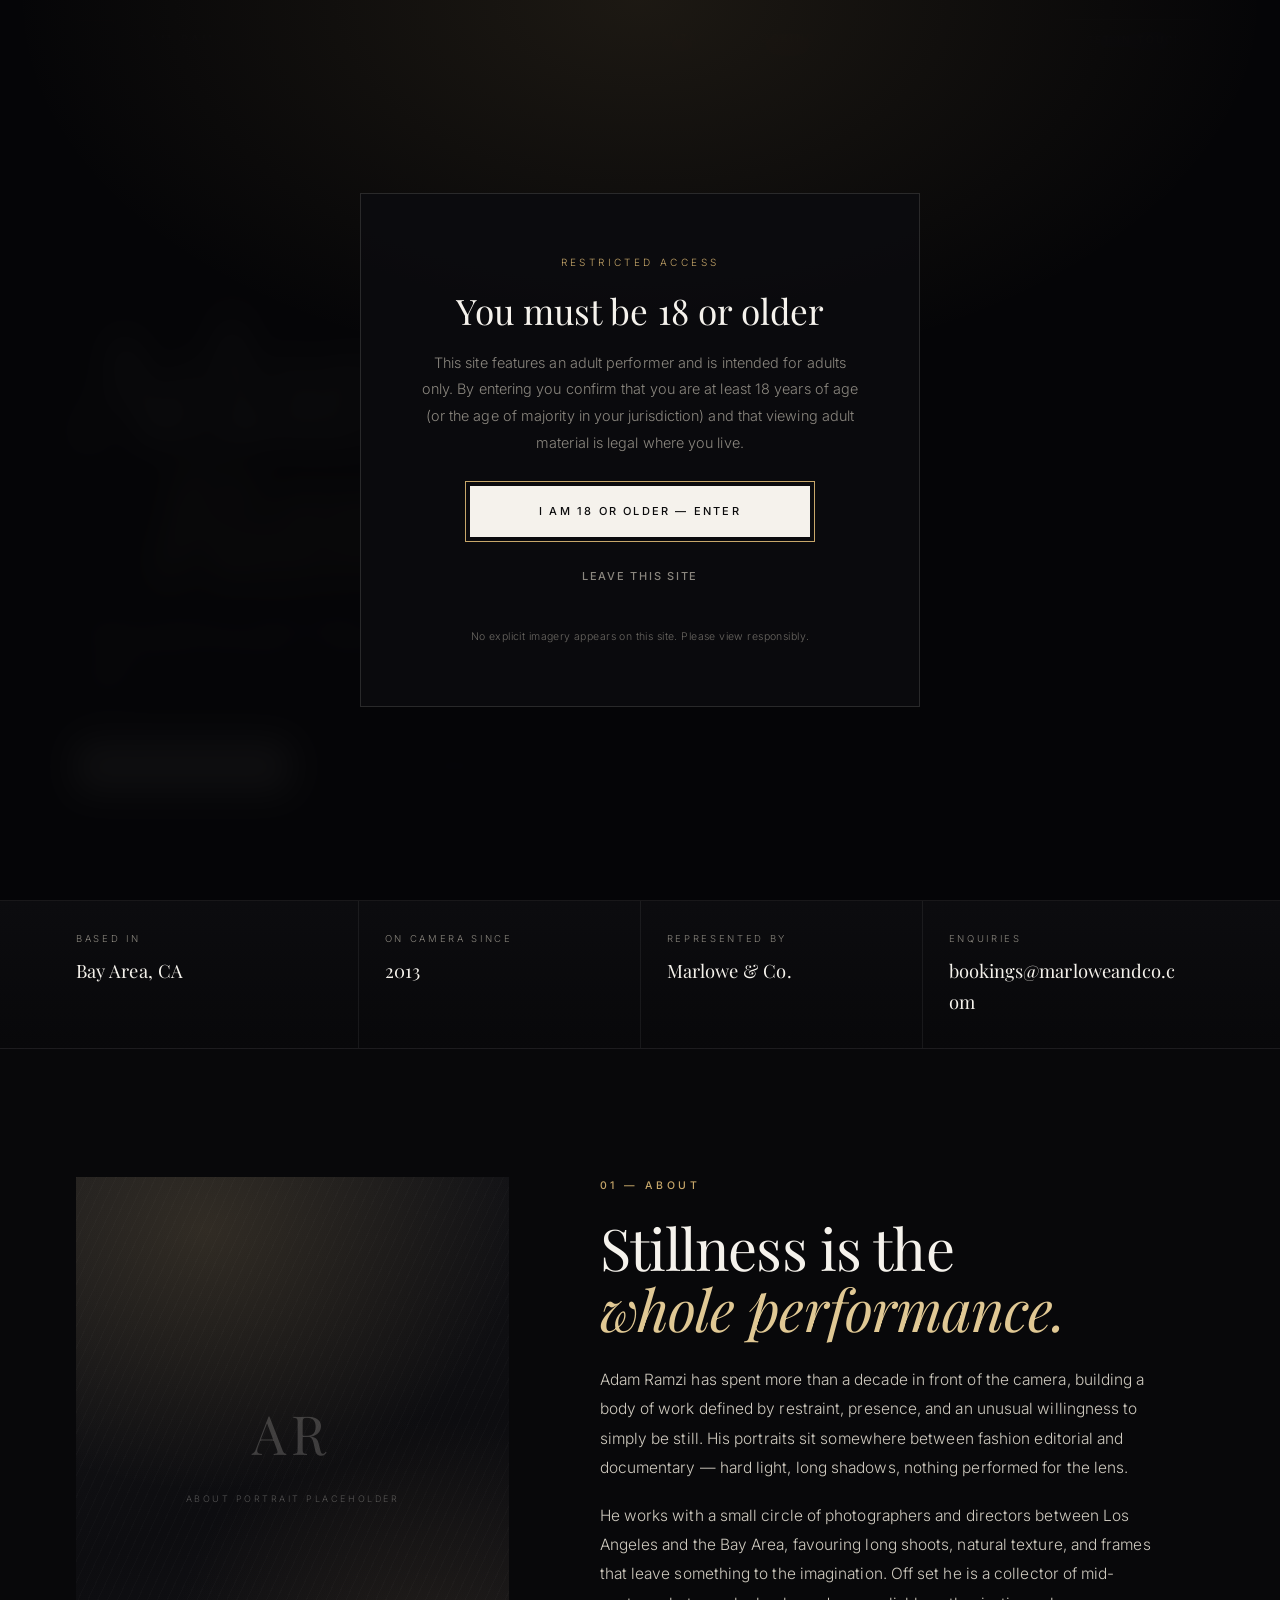
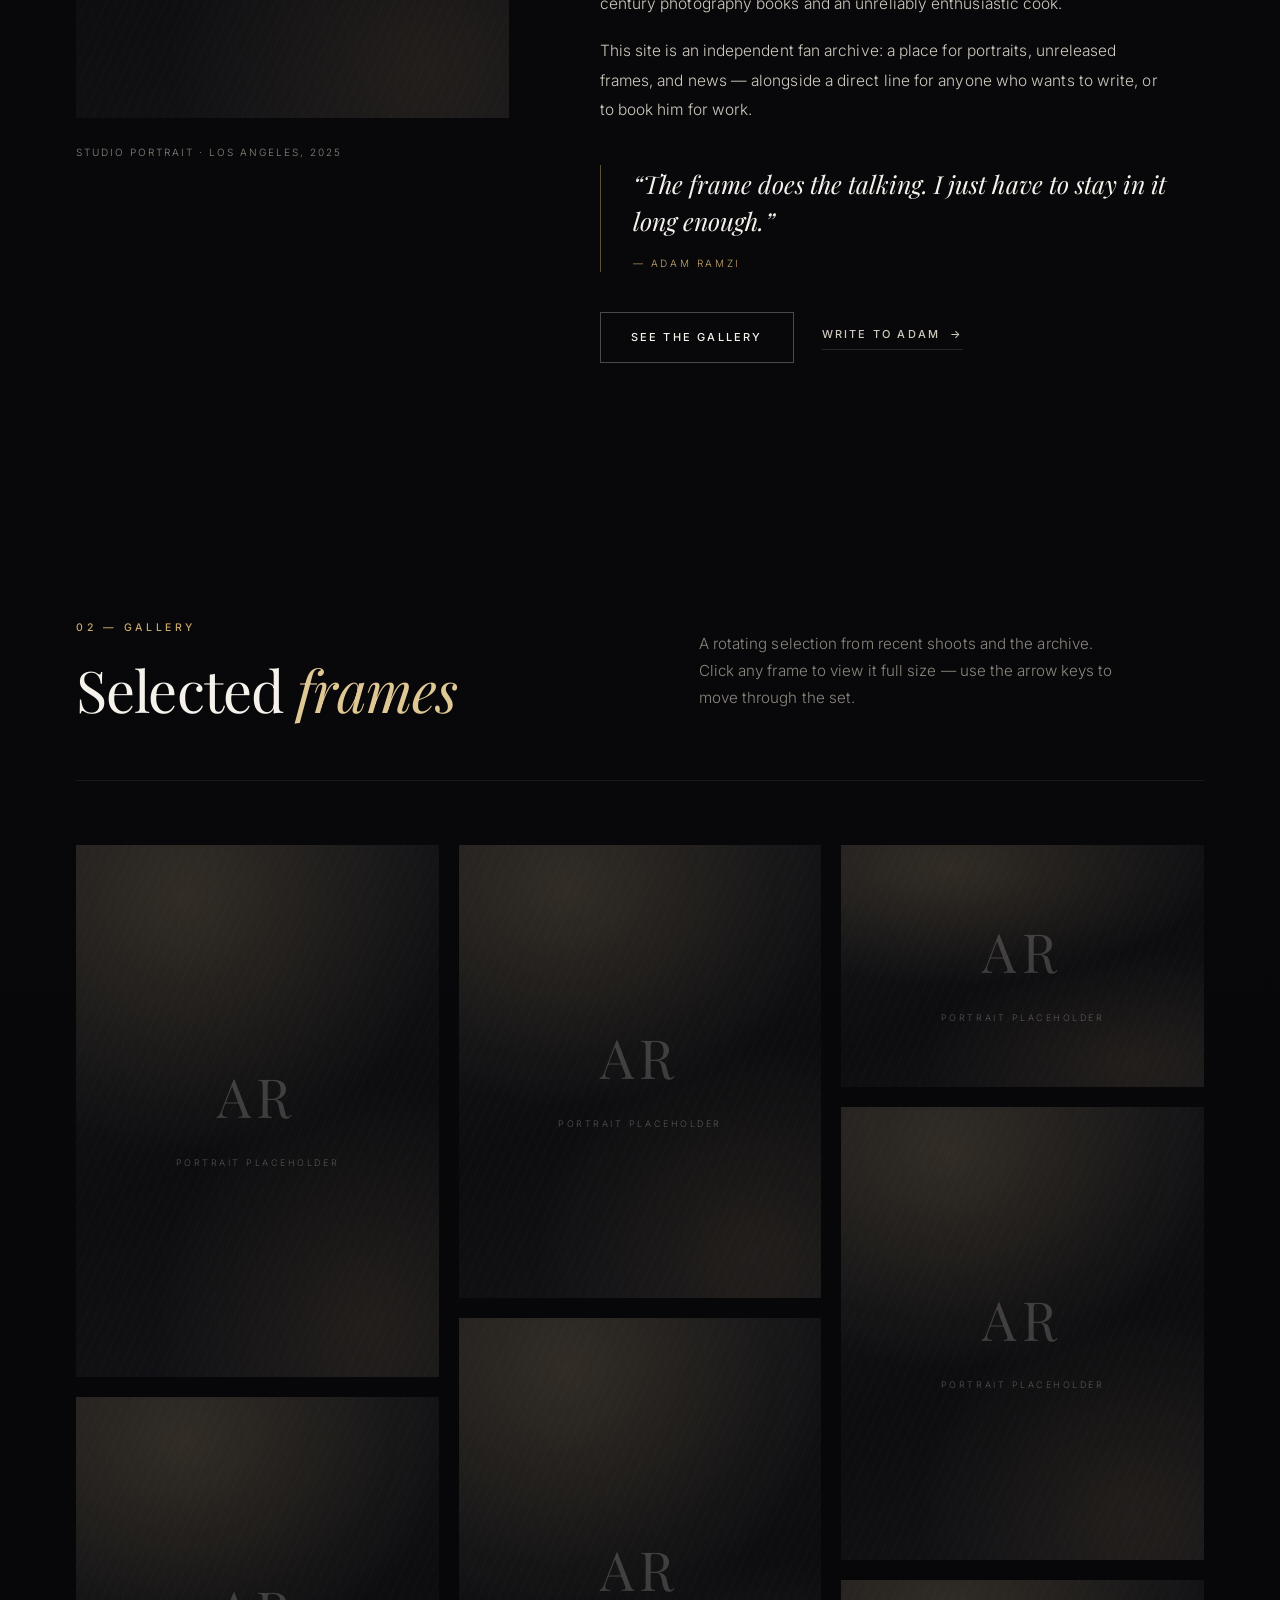
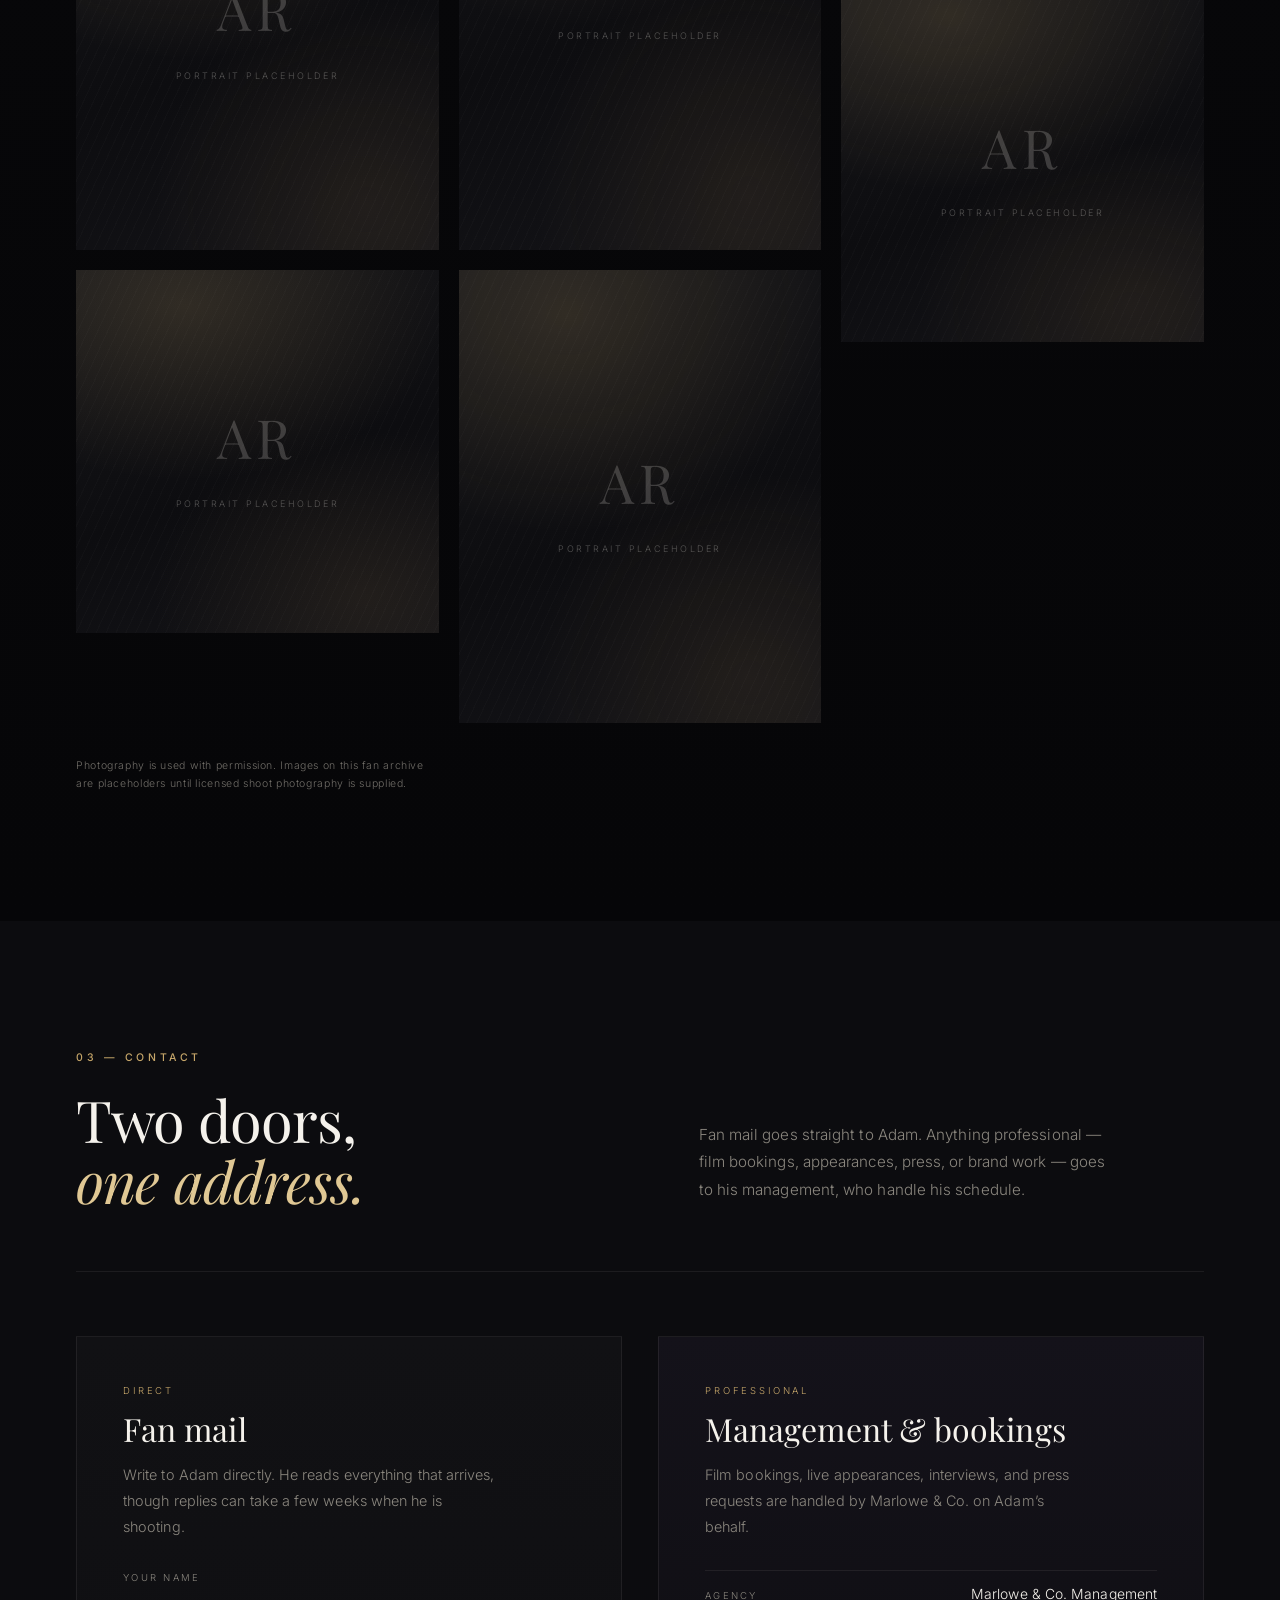
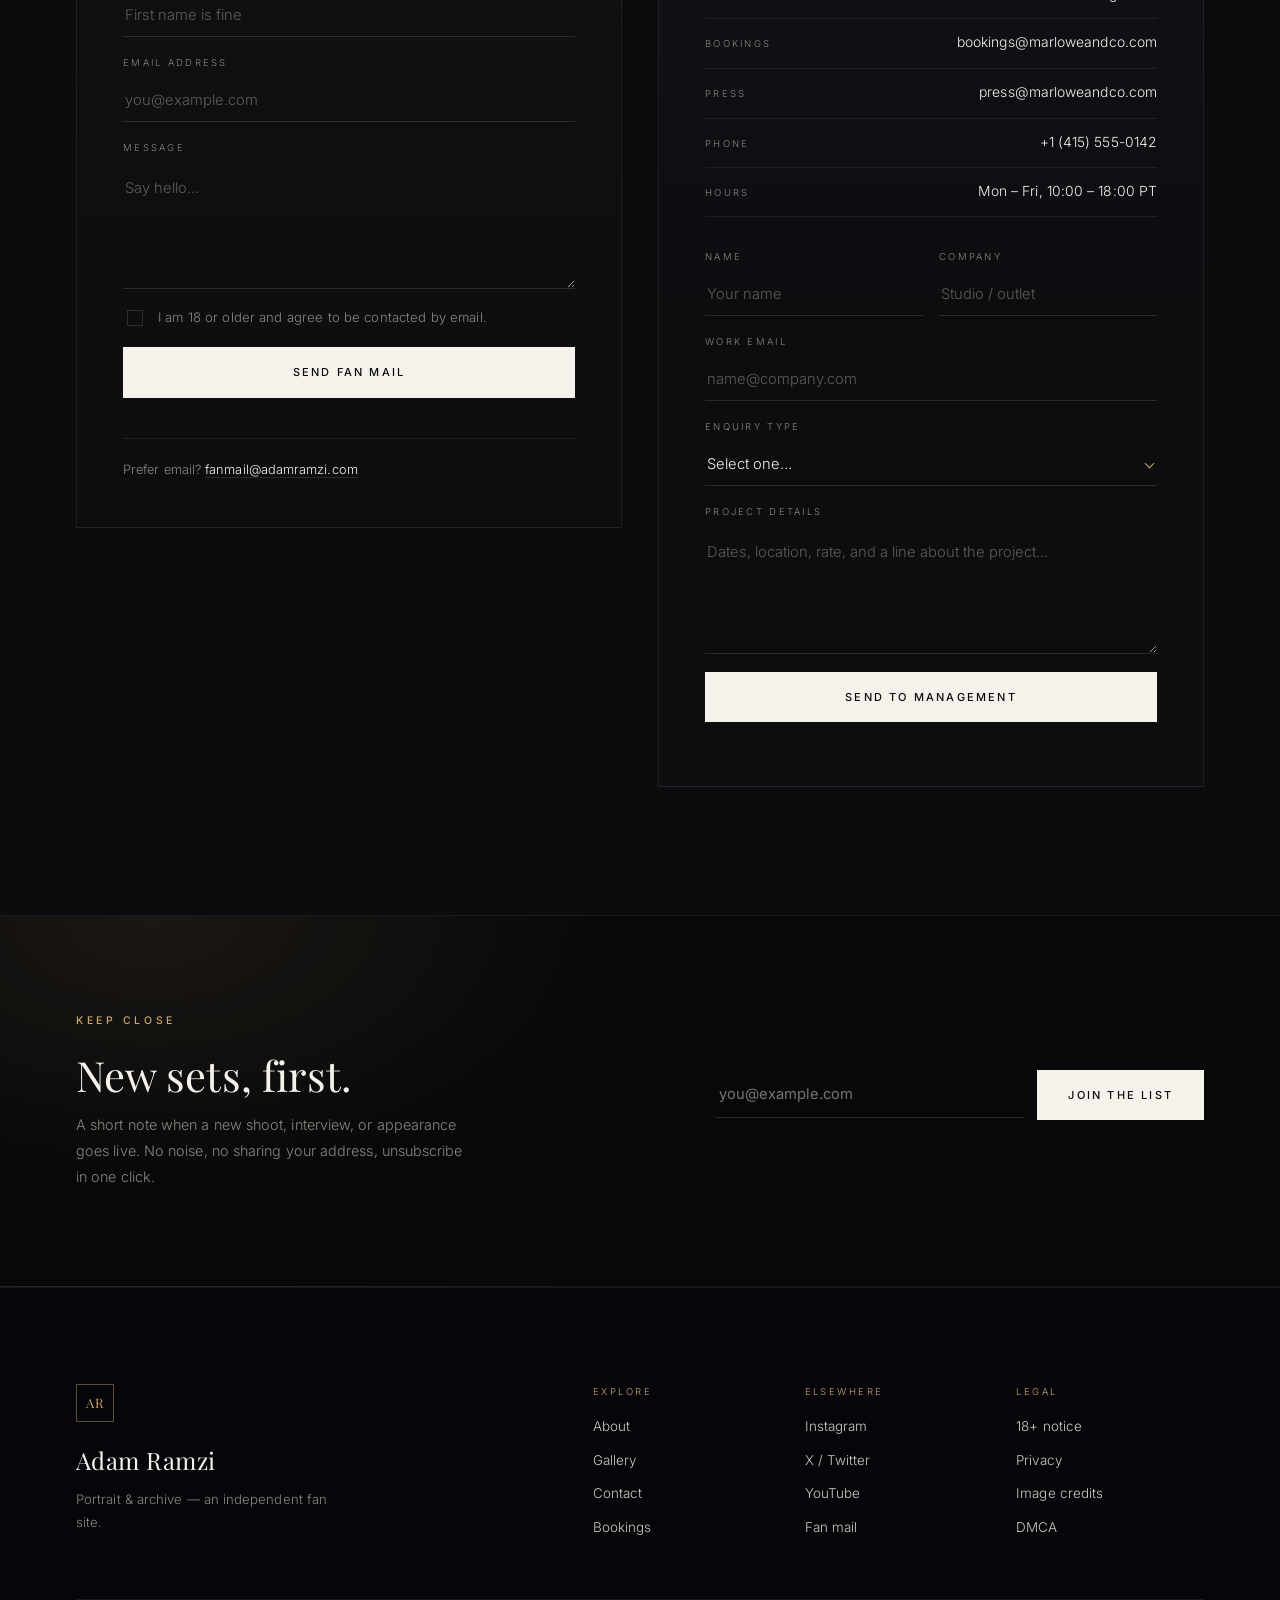
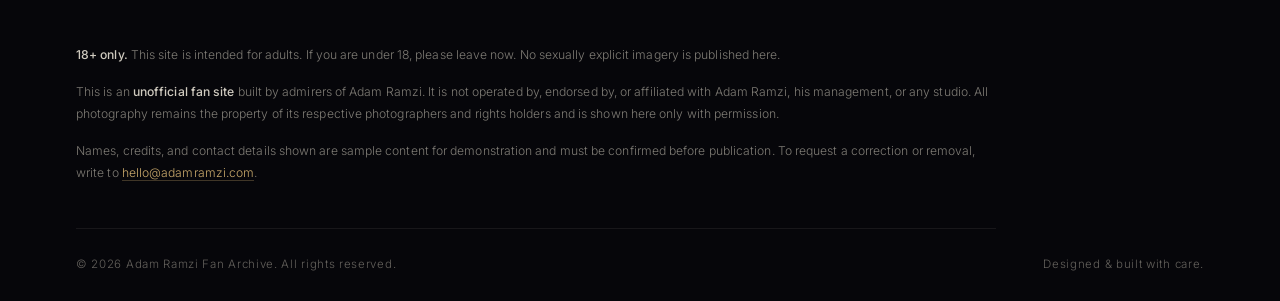
==== index.html @ 941df461 "first commit" ====
<!DOCTYPE html>
<html lang="en" class="no-js">
<head>
  <meta charset="utf-8">
  <meta name="viewport" content="width=device-width, initial-scale=1">
  <title>Adam Ramzi — Portrait &amp; Archive</title>
  <meta name="description" content="The fan hub for Adam Ramzi: portraits, archive work, and direct contact for fan mail, press, and booking enquiries.">
  <meta name="theme-color" content="#08080a">

  <!-- Open Graph / social preview -->
  <meta property="og:type" content="website">
  <meta property="og:title" content="Adam Ramzi — Portrait &amp; Archive">
  <meta property="og:description" content="Portraits, archive work, and direct contact for fan mail, press, and booking enquiries.">
  <meta property="og:image" content="images/hero.jpg">
  <meta name="rating" content="adult">

  <link rel="icon" href="data:image/svg+xml,%3Csvg xmlns='http://www.w3.org/2000/svg' viewBox='0 0 64 64'%3E%3Crect width='64' height='64' fill='%2308080a'/%3E%3Ctext x='32' y='43' font-family='Georgia,serif' font-size='26' fill='%23c7a76a' text-anchor='middle'%3EAR%3C/text%3E%3C/svg%3E">

  <link rel="preconnect" href="https://fonts.googleapis.com">
  <link rel="preconnect" href="https://fonts.gstatic.com" crossorigin>
  <link href="https://fonts.googleapis.com/css2?family=Playfair+Display:ital,wght@0,400;0,500;0,600;1,400&family=Inter:wght@300;400;500;600&display=swap" rel="stylesheet">
  <link rel="stylesheet" href="assets/css/styles.css">

  <script>document.documentElement.classList.remove('no-js');</script>
</head>
<body>

  <!-- ───────────────────────── 18+ GATE ───────────────────────── -->
  <div class="gate" id="age-gate" role="dialog" aria-modal="true" aria-labelledby="gate-title">
    <div class="gate__inner">
      <p class="gate__eyebrow">Restricted access</p>
      <h2 class="gate__title" id="gate-title">You must be 18 or older</h2>
      <p class="gate__copy">
        This site features an adult performer and is intended for adults only.
        By entering you confirm that you are at least 18 years of age (or the age of
        majority in your jurisdiction) and that viewing adult material is legal where you live.
      </p>
      <div class="gate__actions">
        <button class="btn btn--solid" type="button" data-gate-accept>I am 18 or older — Enter</button>
        <a class="btn btn--quiet" href="https://www.google.com" rel="noopener">Leave this site</a>
      </div>
      <p class="gate__fine">No explicit imagery appears on this site. Please view responsibly.</p>
    </div>
  </div>

  <div class="grain" aria-hidden="true"></div>

  <!-- ───────────────────────── HEADER ───────────────────────── -->
  <header class="site-header" id="site-header">
    <div class="site-header__inner">
      <a class="brand" href="#top" aria-label="Adam Ramzi — home">
        <span class="brand__mark">AR</span>
        <span class="brand__text">Adam&nbsp;Ramzi</span>
      </a>

      <nav class="nav" id="primary-nav" aria-label="Primary">
        <a href="#about">About</a>
        <a href="#gallery">Gallery</a>
        <a href="#contact">Contact</a>
        <a href="#contact" data-scroll="bookings">Bookings</a>
      </nav>

      <div class="site-header__actions">
        <a class="btn btn--line btn--sm" href="#contact">Get in touch</a>
        <button class="nav-toggle" id="nav-toggle" type="button" aria-expanded="false" aria-controls="primary-nav" aria-label="Open menu">
          <span></span><span></span>
        </button>
      </div>
    </div>
  </header>

  <main id="top">

    <!-- ───────────────────────── HERO ───────────────────────── -->
    <section class="hero" aria-labelledby="hero-title">
      <div class="hero__media">
        <div class="ph"><span class="ph__mark">AR</span><em class="ph__label">Hero portrait placeholder</em></div>
        <img src="images/hero.jpg" alt="Low-key portrait of Adam Ramzi" width="1600" height="2000" data-ph>
      </div>
      <div class="hero__veil" aria-hidden="true"></div>

      <div class="hero__content container">
        <p class="eyebrow reveal">Fan site &middot; Established 2026</p>
        <h1 class="hero__title reveal" id="hero-title">
          <span>Adam</span>
          <span class="hero__title-line">Ramzi</span>
        </h1>
        <p class="hero__lede reveal">
          Adult film performer, portrait subject, and a study in stillness.
          A quiet archive of the work — and a direct line to the man himself.
        </p>
        <div class="hero__actions reveal">
          <a class="btn btn--solid" href="#gallery">Enter the gallery</a>
          <a class="btn btn--line" href="#contact">Contact &amp; bookings</a>
        </div>
      </div>

      <a class="hero__scroll" href="#about" aria-label="Scroll to about section">
        <span>Scroll</span>
        <span class="hero__scroll-rule" aria-hidden="true"></span>
      </a>
    </section>

    <!-- ───────────────────────── FACTS STRIP ───────────────────────── -->
    <section class="facts" aria-label="At a glance">
      <div class="container facts__grid">
        <div class="fact">
          <p class="fact__label">Based in</p>
          <p class="fact__value">Bay Area, CA</p>
        </div>
        <div class="fact">
          <p class="fact__label">On camera since</p>
          <p class="fact__value">2013</p>
        </div>
        <div class="fact">
          <p class="fact__label">Represented by</p>
          <p class="fact__value">Marlowe &amp; Co.</p>
        </div>
        <div class="fact">
          <p class="fact__label">Enquiries</p>
          <p class="fact__value">bookings@marloweandco.com</p>
        </div>
      </div>
    </section>

    <!-- ───────────────────────── ABOUT ───────────────────────── -->
    <section class="about section" id="about" aria-labelledby="about-title">
      <div class="container about__grid">
        <div class="about__media reveal">
          <div class="frame">
            <div class="ph"><span class="ph__mark">AR</span><em class="ph__label">About portrait placeholder</em></div>
            <img src="images/about.jpg" alt="Portrait of Adam Ramzi in profile" width="1000" height="1250" loading="lazy" data-ph>
          </div>
          <p class="about__caption">Studio portrait &middot; Los Angeles, 2025</p>
        </div>

        <div class="about__body">
          <p class="eyebrow reveal">01 — About</p>
          <h2 class="section__title reveal" id="about-title">
            Stillness is the<br><em>whole performance.</em>
          </h2>

          <div class="about__text reveal">
            <p>
              Adam Ramzi has spent more than a decade in front of the camera, building a body of
              work defined by restraint, presence, and an unusual willingness to simply be still.
              His portraits sit somewhere between fashion editorial and documentary — hard light,
              long shadows, nothing performed for the lens.
            </p>
            <p>
              He works with a small circle of photographers and directors between Los Angeles and
              the Bay Area, favouring long shoots, natural texture, and frames that leave something
              to the imagination. Off set he is a collector of mid-century photography books and an
              unreliably enthusiastic cook.
            </p>
            <p>
              This site is an independent fan archive: a place for portraits, unreleased frames, and
              news — alongside a direct line for anyone who wants to write, or to book him for work.
            </p>
          </div>

          <blockquote class="pullquote reveal">
            <p>“The frame does the talking. I just have to stay in it long enough.”</p>
            <cite>— Adam Ramzi</cite>
          </blockquote>

          <div class="about__actions reveal">
            <a class="btn btn--line" href="#gallery">See the gallery</a>
            <a class="link-arrow" href="#contact">Write to Adam <span aria-hidden="true">→</span></a>
          </div>
        </div>
      </div>
    </section>

    <!-- ───────────────────────── GALLERY ───────────────────────── -->
    <section class="gallery section" id="gallery" aria-labelledby="gallery-title">
      <div class="container">
        <div class="section__head">
          <div>
            <p class="eyebrow reveal">02 — Gallery</p>
            <h2 class="section__title reveal" id="gallery-title">Selected <em>frames</em></h2>
          </div>
          <p class="section__intro reveal">
            A rotating selection from recent shoots and the archive. Click any frame to view it
            full size — use the arrow keys to move through the set.
          </p>
        </div>

        <div class="gallery__grid" id="gallery-grid">
          <figure class="tile tile--tall reveal">
            <div class="ph"><span class="ph__mark">AR</span><em class="ph__label">Portrait placeholder</em></div>
            <img src="images/gallery-01.jpg" alt="Studio portrait of Adam Ramzi in low-key light" width="900" height="1350" loading="lazy" data-ph>
            <figcaption><span>Studio Portrait I</span><em>Los Angeles &middot; 2025</em></figcaption>
          </figure>

          <figure class="tile reveal">
            <div class="ph"><span class="ph__mark">AR</span><em class="ph__label">Portrait placeholder</em></div>
            <img src="images/gallery-02.jpg" alt="Editorial frame of Adam Ramzi against a dark wall" width="900" height="1150" loading="lazy" data-ph>
            <figcaption><span>Editorial No. 04</span><em>Bay Area &middot; 2025</em></figcaption>
          </figure>

          <figure class="tile tile--square reveal">
            <div class="ph"><span class="ph__mark">AR</span><em class="ph__label">Portrait placeholder</em></div>
            <img src="images/gallery-03.jpg" alt="Square-format portrait of Adam Ramzi" width="1000" height="1000" loading="lazy" data-ph>
            <figcaption><span>Square Study</span><em>Archive &middot; 2024</em></figcaption>
          </figure>

          <figure class="tile reveal">
            <div class="ph"><span class="ph__mark">AR</span><em class="ph__label">Portrait placeholder</em></div>
            <img src="images/gallery-04.jpg" alt="Adam Ramzi in profile, window light" width="900" height="1150" loading="lazy" data-ph>
            <figcaption><span>Window Light</span><em>San Francisco &middot; 2024</em></figcaption>
          </figure>

          <figure class="tile tile--tall reveal">
            <div class="ph"><span class="ph__mark">AR</span><em class="ph__label">Portrait placeholder</em></div>
            <img src="images/gallery-05.jpg" alt="Full-length portrait of Adam Ramzi on set" width="900" height="1350" loading="lazy" data-ph>
            <figcaption><span>On Set</span><em>Los Angeles &middot; 2025</em></figcaption>
          </figure>

          <figure class="tile reveal">
            <div class="ph"><span class="ph__mark">AR</span><em class="ph__label">Portrait placeholder</em></div>
            <img src="images/gallery-06.jpg" alt="Close portrait of Adam Ramzi in warm light" width="900" height="1150" loading="lazy" data-ph>
            <figcaption><span>Warm Room</span><em>Archive &middot; 2023</em></figcaption>
          </figure>

          <figure class="tile tile--wide reveal">
            <div class="ph"><span class="ph__mark">AR</span><em class="ph__label">Portrait placeholder</em></div>
            <img src="images/gallery-07.jpg" alt="Wide editorial frame of Adam Ramzi" width="1400" height="900" loading="lazy" data-ph>
            <figcaption><span>Wide Frame</span><em>Editorial &middot; 2025</em></figcaption>
          </figure>

          <figure class="tile reveal">
            <div class="ph"><span class="ph__mark">AR</span><em class="ph__label">Portrait placeholder</em></div>
            <img src="images/gallery-08.jpg" alt="Black and white portrait of Adam Ramzi" width="900" height="1150" loading="lazy" data-ph>
            <figcaption><span>Monochrome</span><em>Archive &middot; 2022</em></figcaption>
          </figure>

          <figure class="tile tile--square reveal">
            <div class="ph"><span class="ph__mark">AR</span><em class="ph__label">Portrait placeholder</em></div>
            <img src="images/gallery-09.jpg" alt="Off-duty portrait of Adam Ramzi" width="1000" height="1000" loading="lazy" data-ph>
            <figcaption><span>Off Duty</span><em>Bay Area &middot; 2025</em></figcaption>
          </figure>
        </div>

        <p class="gallery__note reveal">
          Photography is used with permission. Images on this fan archive are placeholders until
          licensed shoot photography is supplied.
        </p>
      </div>
    </section>

    <!-- ───────────────────────── CONTACT ───────────────────────── -->
    <section class="contact section" id="contact" aria-labelledby="contact-title">
      <div class="container">
        <div class="section__head">
          <div>
            <p class="eyebrow reveal">03 — Contact</p>
            <h2 class="section__title reveal" id="contact-title">Two doors,<br><em>one address.</em></h2>
          </div>
          <p class="section__intro reveal">
            Fan mail goes straight to Adam. Anything professional — film bookings, appearances,
            press, or brand work — goes to his management, who handle his schedule.
          </p>
        </div>

        <div class="contact__grid">

          <!-- Fan mail -->
          <article class="card reveal" id="fanmail">
            <header class="card__head">
              <p class="card__kicker">Direct</p>
              <h3 class="card__title">Fan mail</h3>
              <p class="card__copy">
                Write to Adam directly. He reads everything that arrives, though replies can take
                a few weeks when he is shooting.
              </p>
            </header>

            <form class="form" id="fanmail-form" novalidate>
              <div class="field">
                <label for="fan-name">Your name</label>
                <input id="fan-name" name="name" type="text" autocomplete="name" placeholder="First name is fine" required>
                <p class="field__error" data-error-for="fan-name"></p>
              </div>

              <div class="field">
                <label for="fan-email">Email address</label>
                <input id="fan-email" name="email" type="email" autocomplete="email" placeholder="you@example.com" required>
                <p class="field__error" data-error-for="fan-email"></p>
              </div>

              <div class="field">
                <label for="fan-message">Message</label>
                <textarea id="fan-message" name="message" rows="4" placeholder="Say hello…" required></textarea>
                <p class="field__error" data-error-for="fan-message"></p>
              </div>

              <div class="field field--check">
                <input id="fan-consent" name="consent" type="checkbox" required>
                <label for="fan-consent">I am 18 or older and agree to be contacted by email.</label>
                <p class="field__error" data-error-for="fan-consent"></p>
              </div>

              <button class="btn btn--solid btn--full" type="submit">Send fan mail</button>
              <p class="form__status" role="status" aria-live="polite"></p>
            </form>

            <p class="card__foot">
              Prefer email? <a href="mailto:fanmail@adamramzi.com" data-copy="fanmail@adamramzi.com">fanmail@adamramzi.com</a>
            </p>
          </article>

          <!-- Management -->
          <article class="card card--feature reveal" id="bookings">
            <header class="card__head">
              <p class="card__kicker">Professional</p>
              <h3 class="card__title">Management &amp; bookings</h3>
              <p class="card__copy">
                Film bookings, live appearances, interviews, and press requests are handled by
                Marlowe &amp; Co. on Adam’s behalf.
              </p>
            </header>

            <ul class="rep">
              <li>
                <span class="rep__label">Agency</span>
                <span class="rep__value">Marlowe &amp; Co. Management</span>
              </li>
              <li>
                <span class="rep__label">Bookings</span>
                <a class="rep__value" href="mailto:bookings@marloweandco.com" data-copy="bookings@marloweandco.com">bookings@marloweandco.com</a>
              </li>
              <li>
                <span class="rep__label">Press</span>
                <a class="rep__value" href="mailto:press@marloweandco.com" data-copy="press@marloweandco.com">press@marloweandco.com</a>
              </li>
              <li>
                <span class="rep__label">Phone</span>
                <a class="rep__value" href="tel:+14155550142">+1 (415) 555-0142</a>
              </li>
              <li>
                <span class="rep__label">Hours</span>
                <span class="rep__value">Mon – Fri, 10:00 – 18:00 PT</span>
              </li>
            </ul>

            <form class="form" id="booking-form" novalidate>
              <div class="field-row">
                <div class="field">
                  <label for="book-name">Name</label>
                  <input id="book-name" name="name" type="text" autocomplete="name" placeholder="Your name" required>
                  <p class="field__error" data-error-for="book-name"></p>
                </div>
                <div class="field">
                  <label for="book-company">Company</label>
                  <input id="book-company" name="company" type="text" autocomplete="organization" placeholder="Studio / outlet">
                </div>
              </div>

              <div class="field">
                <label for="book-email">Work email</label>
                <input id="book-email" name="email" type="email" autocomplete="email" placeholder="name@company.com" required>
                <p class="field__error" data-error-for="book-email"></p>
              </div>

              <div class="field">
                <label for="book-type">Enquiry type</label>
                <div class="select">
                  <select id="book-type" name="type" required>
                    <option value="">Select one…</option>
                    <option>Film booking</option>
                    <option>Live appearance</option>
                    <option>Interview / press</option>
                    <option>Brand partnership</option>
                    <option>Other</option>
                  </select>
                  <span class="select__chev" aria-hidden="true"></span>
                </div>
                <p class="field__error" data-error-for="book-type"></p>
              </div>

              <div class="field">
                <label for="book-details">Project details</label>
                <textarea id="book-details" name="details" rows="4" placeholder="Dates, location, rate, and a line about the project…" required></textarea>
                <p class="field__error" data-error-for="book-details"></p>
              </div>

              <button class="btn btn--solid btn--full" type="submit">Send to management</button>
              <p class="form__status" role="status" aria-live="polite"></p>
            </form>
          </article>
        </div>
      </div>
    </section>

    <!-- ───────────────────────── NEWSLETTER ───────────────────────── -->
    <section class="newsletter" aria-labelledby="newsletter-title">
      <div class="container newsletter__inner reveal">
        <div>
          <p class="eyebrow">Keep close</p>
          <h2 class="newsletter__title" id="newsletter-title">New sets, first.</h2>
          <p class="newsletter__copy">
            A short note when a new shoot, interview, or appearance goes live. No noise, no sharing
            your address, unsubscribe in one click.
          </p>
        </div>
        <form class="newsletter__form" id="newsletter-form" novalidate>
          <label class="sr-only" for="newsletter-email">Email address</label>
          <input id="newsletter-email" name="email" type="email" placeholder="you@example.com" autocomplete="email" required>
          <button class="btn btn--solid" type="submit">Join the list</button>
          <p class="form__status" role="status" aria-live="polite"></p>
        </form>
      </div>
    </section>

  </main>

  <!-- ───────────────────────── FOOTER ───────────────────────── -->
  <footer class="site-footer">
    <div class="container">
      <div class="site-footer__top">
        <div class="site-footer__brand">
          <span class="brand__mark">AR</span>
          <p class="site-footer__name">Adam Ramzi</p>
          <p class="site-footer__tag">Portrait &amp; archive — an independent fan site.</p>
        </div>

        <nav class="site-footer__nav" aria-label="Footer">
          <div>
            <p class="site-footer__head">Explore</p>
            <a href="#about">About</a>
            <a href="#gallery">Gallery</a>
            <a href="#contact">Contact</a>
            <a href="#bookings">Bookings</a>
          </div>
          <div>
            <p class="site-footer__head">Elsewhere</p>
            <a href="https://instagram.com" rel="noopener">Instagram</a>
            <a href="https://x.com" rel="noopener">X / Twitter</a>
            <a href="https://youtube.com" rel="noopener">YouTube</a>
            <a href="mailto:fanmail@adamramzi.com">Fan mail</a>
          </div>
          <div>
            <p class="site-footer__head">Legal</p>
            <a href="#legal">18+ notice</a>
            <a href="#legal">Privacy</a>
            <a href="#legal">Image credits</a>
            <a href="#legal">DMCA</a>
          </div>
        </nav>
      </div>

      <div class="site-footer__legal" id="legal">
        <p>
          <strong>18+ only.</strong> This site is intended for adults. If you are under 18, please
          leave now. No sexually explicit imagery is published here.
        </p>
        <p>
          This is an <strong>unofficial fan site</strong> built by admirers of Adam Ramzi. It is not
          operated by, endorsed by, or affiliated with Adam Ramzi, his management, or any studio.
          All photography remains the property of its respective photographers and rights holders and
          is shown here only with permission.
        </p>
        <p>
          Names, credits, and contact details shown are sample content for demonstration and must be
          confirmed before publication. To request a correction or removal, write to
          <a href="mailto:hello@adamramzi.com">hello@adamramzi.com</a>.
        </p>
      </div>

      <div class="site-footer__bottom">
        <p>&copy; <span id="year">2026</span> Adam Ramzi Fan Archive. All rights reserved.</p>
        <p>Designed &amp; built with care.</p>
      </div>
    </div>
  </footer>

  <!-- ───────────────────────── LIGHTBOX ───────────────────────── -->
  <div class="lightbox" id="lightbox" role="dialog" aria-modal="true" aria-label="Gallery viewer" hidden>
    <button class="lightbox__close" type="button" data-lb-close aria-label="Close viewer">&times;</button>
    <button class="lightbox__nav lightbox__nav--prev" type="button" data-lb-prev aria-label="Previous image">&#8249;</button>
    <figure class="lightbox__figure">
      <div class="ph"><span class="ph__mark">AR</span><em class="ph__label">Portrait placeholder</em></div>
      <img id="lightbox-img" src="" alt="">
      <figcaption class="lightbox__caption">
        <span id="lightbox-title"></span>
        <em id="lightbox-meta"></em>
      </figcaption>
    </figure>
    <button class="lightbox__nav lightbox__nav--next" type="button" data-lb-next aria-label="Next image">&#8250;</button>
    <p class="lightbox__count" id="lightbox-count" aria-hidden="true"></p>
  </div>

  <script src="assets/js/main.js"></script>
</body>
</html>
---- assets/css/styles.css ----
/* =========================================================
   Adam Ramzi — Fan Archive
   Editorial dark theme: ink, paper, and a single gold accent.
   ========================================================= */

/* ---------- 1. Tokens ---------- */
:root {
  --ink:        #08080a;
  --ink-soft:   #0c0c0f;
  --panel:      #111114;
  --panel-2:    #16161a;
  --paper:      #f5f2ec;
  --paper-dim:  #cfcabf;
  --muted:      #8b877f;
  --gold:       #c7a76a;
  --gold-soft:  #e0c894;
  --gold-deep:  #a5833f;
  --line:       rgba(245, 242, 236, .13);
  --line-soft:  rgba(245, 242, 236, .07);
  --danger:     #e2725b;

  --font-display: "Playfair Display", "Times New Roman", serif;
  --font-sans:    "Inter", -apple-system, BlinkMacSystemFont, "Segoe UI", sans-serif;

  --nav-h: 78px;
  --container: 1240px;
  --pad: clamp(20px, 5vw, 56px);
  --section-y: clamp(72px, 10vw, 148px);
  --ease: cubic-bezier(.22, .61, .36, 1);
}

/* ---------- 2. Reset ---------- */
*, *::before, *::after { box-sizing: border-box; }

html {
  scroll-behavior: smooth;
  scroll-padding-top: calc(var(--nav-h) + 12px);
  -webkit-text-size-adjust: 100%;
}

body {
  margin: 0;
  min-height: 100%;
  background: var(--ink);
  color: var(--paper);
  font-family: var(--font-sans);
  font-size: 16px;
  font-weight: 300;
  line-height: 1.7;
  letter-spacing: .005em;
  -webkit-font-smoothing: antialiased;
  text-rendering: optimizeLegibility;
  overflow-x: hidden;
}

body.is-locked { overflow: hidden; }

img { display: block; max-width: 100%; }
a { color: inherit; text-decoration: none; }
button { font: inherit; color: inherit; cursor: pointer; }
p { margin: 0; }
h1, h2, h3, h4 { margin: 0; font-weight: 400; }
ul { margin: 0; padding: 0; list-style: none; }
::selection { background: var(--gold); color: #0b0b0c; }

:focus-visible {
  outline: 1px solid var(--gold);
  outline-offset: 4px;
}

.sr-only {
  position: absolute; width: 1px; height: 1px;
  padding: 0; margin: -1px; overflow: hidden;
  clip: rect(0 0 0 0); white-space: nowrap; border: 0;
}

/* ---------- 3. Layout helpers ---------- */
.container {
  width: 100%;
  max-width: var(--container);
  margin-inline: auto;
  padding-inline: var(--pad);
}

.section { padding-block: var(--section-y); position: relative; }

.eyebrow {
  font-size: 10.5px;
  font-weight: 500;
  letter-spacing: .34em;
  text-transform: uppercase;
  color: var(--gold);
  margin-bottom: 22px;
}

.section__title {
  font-family: var(--font-display);
  font-size: clamp(2.1rem, 5vw, 3.6rem);
  line-height: 1.06;
  letter-spacing: -.015em;
  color: var(--paper);
}
.section__title em {
  font-style: italic;
  color: var(--gold-soft);
}

.section__head {
  display: grid;
  grid-template-columns: 1.05fr .95fr;
  gap: clamp(24px, 5vw, 72px);
  align-items: end;
  padding-bottom: clamp(36px, 5vw, 60px);
  border-bottom: 1px solid var(--line-soft);
  margin-bottom: clamp(36px, 5vw, 64px);
}

.section__intro {
  max-width: 46ch;
  font-size: .95rem;
  color: var(--muted);
  line-height: 1.8;
  padding-bottom: 8px;
}

/* ---------- 4. Buttons ---------- */
.btn {
  --btn-bg: transparent;
  display: inline-flex;
  align-items: center;
  justify-content: center;
  gap: 10px;
  padding: 15px 30px;
  border: 1px solid transparent;
  background: var(--btn-bg);
  font-family: var(--font-sans);
  font-size: 11px;
  font-weight: 500;
  letter-spacing: .2em;
  text-transform: uppercase;
  white-space: nowrap;
  transition: background .35s var(--ease), color .35s var(--ease),
              border-color .35s var(--ease), transform .35s var(--ease);
}
.btn:hover { transform: translateY(-2px); }
.btn:active { transform: translateY(0); }

.btn--solid {
  background: var(--paper);
  color: #0b0b0c;
  border-color: var(--paper);
}
.btn--solid:hover { background: var(--gold); border-color: var(--gold); }

.btn--line {
  border-color: rgba(245, 242, 236, .28);
  color: var(--paper);
}
.btn--line:hover {
  border-color: var(--gold);
  color: var(--gold-soft);
  background: rgba(199, 167, 106, .07);
}

.btn--quiet {
  color: var(--muted);
  padding-inline: 18px;
  letter-spacing: .16em;
}
.btn--quiet:hover { color: var(--paper); }

.btn--sm { padding: 11px 20px; font-size: 10px; }
.btn--full { width: 100%; }

.link-arrow {
  display: inline-flex;
  align-items: center;
  gap: 10px;
  font-size: 11px;
  font-weight: 500;
  letter-spacing: .2em;
  text-transform: uppercase;
  color: var(--paper-dim);
  border-bottom: 1px solid var(--line);
  padding-bottom: 6px;
  transition: color .3s var(--ease), border-color .3s var(--ease), gap .3s var(--ease);
}
.link-arrow:hover { color: var(--gold); border-color: var(--gold); gap: 16px; }

/* ---------- 5. Image placeholder system ----------
   Every image sits on top of a .ph block. Until a real photo is
   supplied the elegant placeholder stays visible; once the file
   loads, JS fades the photo in.
   ------------------------------------------------- */
.ph {
  position: absolute;
  inset: 0;
  display: grid;
  place-content: center;
  gap: 12px;
  text-align: center;
  background:
    radial-gradient(120% 80% at 30% 10%, rgba(199, 167, 106, .16), transparent 60%),
    radial-gradient(90% 70% at 80% 90%, rgba(120, 96, 60, .16), transparent 65%),
    linear-gradient(160deg, #17171a 0%, #0d0d10 55%, #131317 100%);
  overflow: hidden;
}
.ph::before {
  content: "";
  position: absolute;
  inset: 0;
  background-image:
    repeating-linear-gradient(115deg, rgba(245, 242, 236, .035) 0 1px, transparent 1px 9px);
  opacity: .5;
}
.ph__mark {
  position: relative;
  font-family: var(--font-display);
  font-size: clamp(28px, 6vw, 54px);
  letter-spacing: .12em;
  color: rgba(245, 242, 236, .2);
}
.ph__label {
  position: relative;
  font-size: 9px;
  font-style: normal;
  letter-spacing: .28em;
  text-transform: uppercase;
  color: rgba(245, 242, 236, .3);
}

.hero img,
.about__media img,
.tile img,
.lightbox img {
  opacity: 0;
  transition: opacity .8s var(--ease);
}
.hero img.is-loaded,
.about__media img.is-loaded,
.tile img.is-loaded,
.lightbox img.is-loaded { opacity: 1; }

/* ---------- 6. Grain overlay ---------- */
.grain {
  position: fixed;
  inset: 0;
  z-index: 3;
  pointer-events: none;
  opacity: .035;
  mix-blend-mode: overlay;
  background-image: url("data:image/svg+xml,%3Csvg xmlns='http://www.w3.org/2000/svg' width='200' height='200'%3E%3Cfilter id='n'%3E%3CfeTurbulence type='fractalNoise' baseFrequency='.85' numOctaves='3'/%3E%3C/filter%3E%3Crect width='200' height='200' filter='url(%23n)'/%3E%3C/svg%3E");
}

/* ---------- 7. Age gate ---------- */
.gate {
  position: fixed;
  inset: 0;
  z-index: 300;
  display: grid;
  place-items: center;
  padding: 24px;
  background:
    radial-gradient(70% 60% at 50% 0%, rgba(199, 167, 106, .12), transparent 70%),
    rgba(6, 6, 8, .96);
  backdrop-filter: blur(18px);
  -webkit-backdrop-filter: blur(18px);
  transition: opacity .5s var(--ease), visibility .5s var(--ease);
}
.gate.is-hidden { opacity: 0; visibility: hidden; }

.gate__inner {
  width: min(560px, 100%);
  padding: clamp(34px, 6vw, 60px);
  border: 1px solid var(--line);
  background: rgba(12, 12, 15, .9);
  text-align: center;
  animation: gateIn .7s var(--ease) both;
}

@keyframes gateIn {
  from { opacity: 0; transform: translateY(18px); }
  to   { opacity: 1; transform: none; }
}

.gate__eyebrow {
  font-size: 10px;
  letter-spacing: .34em;
  text-transform: uppercase;
  color: var(--gold);
  margin-bottom: 20px;
}

.gate__title {
  font-family: var(--font-display);
  font-size: clamp(1.6rem, 4vw, 2.2rem);
  line-height: 1.15;
  margin-bottom: 18px;
}

.gate__copy {
  font-size: .9rem;
  line-height: 1.85;
  color: var(--muted);
  margin-bottom: 30px;
}

.gate__actions {
  display: grid;
  gap: 14px;
  justify-items: center;
}
.gate__actions .btn { width: 100%; max-width: 340px; }

.gate__fine {
  margin-top: 26px;
  font-size: 10.5px;
  letter-spacing: .04em;
  color: rgba(139, 135, 127, .75);
}

/* ---------- 8. Header ---------- */
.site-header {
  position: fixed;
  inset: 0 0 auto 0;
  z-index: 100;
  border-bottom: 1px solid transparent;
  transition: background .4s var(--ease), border-color .4s var(--ease),
              backdrop-filter .4s var(--ease);
}
.site-header.is-scrolled {
  background: rgba(8, 8, 10, .82);
  border-bottom-color: var(--line-soft);
  backdrop-filter: blur(16px) saturate(120%);
  -webkit-backdrop-filter: blur(16px) saturate(120%);
}

.site-header__inner {
  max-width: var(--container);
  margin-inline: auto;
  padding-inline: var(--pad);
  height: var(--nav-h);
  display: flex;
  align-items: center;
  justify-content: space-between;
  gap: 24px;
}

.brand {
  display: inline-flex;
  align-items: center;
  gap: 13px;
}
.brand__mark {
  display: grid;
  place-items: center;
  width: 38px;
  height: 38px;
  border: 1px solid rgba(199, 167, 106, .45);
  font-family: var(--font-display);
  font-size: 13px;
  letter-spacing: .06em;
  color: var(--gold);
  transition: background .35s var(--ease), color .35s var(--ease);
}
.brand:hover .brand__mark { background: var(--gold); color: #0b0b0c; }

.brand__text {
  font-size: 11px;
  font-weight: 500;
  letter-spacing: .3em;
  text-transform: uppercase;
  color: var(--paper);
}

.nav {
  display: flex;
  align-items: center;
  gap: clamp(18px, 2.6vw, 38px);
}
.nav a {
  position: relative;
  font-size: 10.5px;
  font-weight: 400;
  letter-spacing: .22em;
  text-transform: uppercase;
  color: var(--paper-dim);
  padding-block: 6px;
  transition: color .3s var(--ease);
}
.nav a::after {
  content: "";
  position: absolute;
  left: 0; right: 0; bottom: 0;
  height: 1px;
  background: var(--gold);
  transform: scaleX(0);
  transform-origin: left;
  transition: transform .4s var(--ease);
}
.nav a:hover { color: var(--paper); }
.nav a:hover::after,
.nav a.is-active::after { transform: scaleX(1); }
.nav a.is-active { color: var(--gold-soft); }

.site-header__actions {
  display: flex;
  align-items: center;
  gap: 14px;
}

.nav-toggle {
  display: none;
  width: 42px; height: 42px;
  background: none;
  border: 1px solid var(--line);
  position: relative;
}
.nav-toggle span {
  position: absolute;
  left: 12px; right: 12px;
  height: 1px;
  background: var(--paper);
  transition: transform .35s var(--ease), opacity .25s var(--ease);
}
.nav-toggle span:first-child { top: 16px; }
.nav-toggle span:last-child { top: 24px; }
.nav-toggle[aria-expanded="true"] span:first-child { transform: translateY(4px) rotate(45deg); }
.nav-toggle[aria-expanded="true"] span:last-child { transform: translateY(-4px) rotate(-45deg); }

/* ---------- 9. Hero ---------- */
.hero {
  position: relative;
  min-height: 100svh;
  display: flex;
  align-items: flex-end;
  padding-top: calc(var(--nav-h) + 40px);
  padding-bottom: clamp(64px, 12vh, 130px);
  overflow: hidden;
  isolation: isolate;
}

.hero__media {
  position: absolute;
  inset: 0;
  z-index: -2;
}
.hero__media img {
  width: 100%;
  height: 100%;
  object-fit: cover;
  object-position: 62% 28%;
  filter: contrast(1.04) saturate(.9);
}

.hero__veil {
  position: absolute;
  inset: 0;
  z-index: -1;
  background:
    linear-gradient(180deg, rgba(8, 8, 10, .72) 0%, rgba(8, 8, 10, .3) 32%, rgba(8, 8, 10, .82) 78%, var(--ink) 100%),
    linear-gradient(92deg, rgba(8, 8, 10, .92) 0%, rgba(8, 8, 10, .55) 42%, transparent 72%);
}

.hero__content { position: relative; }

.hero__title {
  font-family: var(--font-display);
  font-size: clamp(3.4rem, 12vw, 9.5rem);
  line-height: .88;
  letter-spacing: -.035em;
  margin-block: 0 26px;
}
.hero__title span { display: block; }
.hero__title-line {
  font-style: italic;
  color: var(--gold-soft);
  padding-left: clamp(0px, 6vw, 96px);
}

.hero__lede {
  max-width: 46ch;
  font-size: clamp(.95rem, 1.5vw, 1.1rem);
  line-height: 1.85;
  color: var(--paper-dim);
}

.hero__actions {
  display: flex;
  flex-wrap: wrap;
  gap: 14px;
  margin-top: 38px;
}

.hero__scroll {
  position: absolute;
  right: var(--pad);
  bottom: 40px;
  display: flex;
  align-items: center;
  gap: 14px;
  font-size: 9.5px;
  letter-spacing: .3em;
  text-transform: uppercase;
  color: var(--muted);
  transition: color .3s var(--ease);
}
.hero__scroll:hover { color: var(--gold); }
.hero__scroll-rule {
  width: 60px;
  height: 1px;
  background: linear-gradient(90deg, var(--gold), transparent);
  animation: scrollPulse 3s var(--ease) infinite;
}
@keyframes scrollPulse {
  0%, 100% { opacity: .35; transform: scaleX(.6); transform-origin: left; }
  50%      { opacity: 1;   transform: scaleX(1);  transform-origin: left; }
}

/* ---------- 10. Facts ---------- */
.facts {
  border-block: 1px solid var(--line-soft);
  background: linear-gradient(180deg, var(--ink-soft), var(--ink));
}
.facts__grid {
  display: grid;
  grid-template-columns: repeat(4, 1fr);
}
.fact {
  padding: 30px clamp(12px, 2vw, 28px) 30px 0;
  border-left: 1px solid var(--line-soft);
  padding-left: clamp(14px, 2vw, 28px);
}
.fact:first-child { border-left: 0; padding-left: 0; }
.fact__label {
  font-size: 9.5px;
  letter-spacing: .28em;
  text-transform: uppercase;
  color: var(--muted);
  margin-bottom: 8px;
}
.fact__value {
  font-family: var(--font-display);
  font-size: clamp(.95rem, 1.5vw, 1.15rem);
  color: var(--paper);
  overflow-wrap: anywhere;
}

/* ---------- 11. About ---------- */
.about__grid {
  display: grid;
  grid-template-columns: .85fr 1.15fr;
  gap: clamp(32px, 6vw, 92px);
  align-items: start;
}

.about__media { position: relative; }

.frame {
  position: relative;
  aspect-ratio: 4 / 5;
  overflow: hidden;
  background: var(--panel);
}
.frame img { width: 100%; height: 100%; object-fit: cover; }
.frame::after {
  content: "";
  position: absolute;
  inset: 14px -14px -14px 14px;
  border: 1px solid rgba(199, 167, 106, .3);
  pointer-events: none;
  z-index: -1;
}
.about__media { padding-right: 14px; }

.about__caption {
  margin-top: 26px;
  font-size: 10px;
  letter-spacing: .2em;
  text-transform: uppercase;
  color: var(--muted);
}

.about__text {
  display: grid;
  gap: 18px;
  margin-top: 26px;
  max-width: 56ch;
  font-size: .97rem;
  line-height: 1.9;
  color: var(--paper-dim);
}
.about__text p { color: var(--paper-dim); }

.pullquote {
  margin: 40px 0 0;
  padding-left: clamp(18px, 3vw, 32px);
  border-left: 1px solid rgba(199, 167, 106, .45);
}
.pullquote p {
  font-family: var(--font-display);
  font-style: italic;
  font-size: clamp(1.15rem, 2.2vw, 1.55rem);
  line-height: 1.5;
  color: var(--paper);
}
.pullquote cite {
  display: block;
  margin-top: 16px;
  font-size: 10px;
  font-style: normal;
  letter-spacing: .26em;
  text-transform: uppercase;
  color: var(--gold);
}

.about__actions {
  display: flex;
  align-items: center;
  gap: 28px;
  flex-wrap: wrap;
  margin-top: 40px;
}

/* ---------- 12. Gallery ---------- */
.gallery { background: linear-gradient(180deg, var(--ink), #060608); }

.gallery__grid {
  columns: 3;
  column-gap: clamp(12px, 1.6vw, 20px);
}

.tile {
  position: relative;
  margin: 0 0 clamp(12px, 1.6vw, 20px);
  break-inside: avoid;
  overflow: hidden;
  background: var(--panel);
  aspect-ratio: 4 / 5;
  cursor: pointer;
}
.tile--tall { aspect-ratio: 3 / 4.4; }
.tile--square { aspect-ratio: 1 / 1; }
.tile--wide { aspect-ratio: 3 / 2; }

.tile img {
  position: absolute;
  inset: 0;
  width: 100%;
  height: 100%;
  object-fit: cover;
  transition: opacity .8s var(--ease), transform .9s var(--ease);
}
.tile:hover img.is-loaded { transform: scale(1.04); }

.tile figcaption {
  position: absolute;
  inset: auto 0 0 0;
  z-index: 2;
  display: flex;
  justify-content: space-between;
  align-items: baseline;
  gap: 12px;
  padding: 44px 20px 18px;
  background: linear-gradient(180deg, transparent, rgba(6, 6, 8, .88));
  opacity: 0;
  transform: translateY(8px);
  transition: opacity .45s var(--ease), transform .45s var(--ease);
}
.tile:hover figcaption,
.tile:focus-within figcaption { opacity: 1; transform: none; }

.tile figcaption span {
  font-family: var(--font-display);
  font-size: .98rem;
  color: var(--paper);
}
.tile figcaption em {
  font-size: 9px;
  font-style: normal;
  letter-spacing: .18em;
  text-transform: uppercase;
  color: var(--gold);
  text-align: right;
}

.tile::after {
  content: "";
  position: absolute;
  inset: 0;
  border: 1px solid transparent;
  transition: border-color .4s var(--ease);
  pointer-events: none;
  z-index: 3;
}
.tile:hover::after { border-color: rgba(199, 167, 106, .45); }

.gallery__note {
  margin-top: 34px;
  font-size: 10.5px;
  letter-spacing: .06em;
  color: rgba(139, 135, 127, .8);
  max-width: 60ch;
}

/* ---------- 13. Lightbox ---------- */
.lightbox {
  position: fixed;
  inset: 0;
  z-index: 400;
  display: grid;
  grid-template-columns: 64px 1fr 64px;
  align-items: center;
  gap: clamp(8px, 2vw, 24px);
  padding: clamp(16px, 3vw, 40px);
  background: rgba(5, 5, 7, .96);
  backdrop-filter: blur(10px);
  -webkit-backdrop-filter: blur(10px);
  animation: fadeIn .35s var(--ease);
}
.lightbox[hidden] { display: none; }

@keyframes fadeIn { from { opacity: 0; } to { opacity: 1; } }

.lightbox__figure {
  position: relative;
  margin: 0;
  justify-self: center;
  max-width: min(1100px, 100%);
  width: 100%;
  aspect-ratio: 3 / 4;
  max-height: 82vh;
  display: grid;
  place-items: center;
  background: var(--panel);
  overflow: hidden;
}
.lightbox__figure img {
  position: relative;
  z-index: 2;
  width: 100%;
  height: 100%;
  object-fit: contain;
}

.lightbox__caption {
  position: absolute;
  inset: auto 0 0 0;
  z-index: 3;
  display: flex;
  justify-content: space-between;
  align-items: baseline;
  gap: 10px;
  padding: 50px 24px 20px;
  background: linear-gradient(180deg, transparent, rgba(4, 4, 6, .92));
  pointer-events: none;
}
.lightbox__caption span {
  font-family: var(--font-display);
  font-size: 1.05rem;
}
.lightbox__caption em {
  font-style: normal;
  font-size: 9.5px;
  letter-spacing: .2em;
  text-transform: uppercase;
  color: var(--gold);
}

.lightbox__nav,
.lightbox__close {
  background: none;
  border: 1px solid var(--line);
  color: var(--paper);
  width: 52px;
  height: 52px;
  display: grid;
  place-items: center;
  font-size: 24px;
  line-height: 1;
  transition: background .3s var(--ease), border-color .3s var(--ease), color .3s var(--ease);
}
.lightbox__nav:hover,
.lightbox__close:hover {
  background: var(--gold);
  border-color: var(--gold);
  color: #0b0b0c;
}
.lightbox__nav { justify-self: center; }

.lightbox__close {
  position: absolute;
  top: clamp(14px, 3vw, 32px);
  right: clamp(14px, 3vw, 32px);
  font-size: 22px;
}

.lightbox__count {
  position: absolute;
  left: 50%;
  bottom: clamp(10px, 2vw, 22px);
  transform: translateX(-50%);
  margin: 0;
  font-size: 9.5px;
  letter-spacing: .3em;
  color: var(--muted);
}

/* ---------- 14. Contact ---------- */
.contact { background: var(--ink-soft); }

.contact__grid {
  display: grid;
  grid-template-columns: 1fr 1fr;
  gap: clamp(20px, 3vw, 36px);
  align-items: start;
}

.card {
  position: relative;
  padding: clamp(26px, 4vw, 46px);
  background: linear-gradient(180deg, var(--panel), #0d0d10);
  border: 1px solid var(--line-soft);
  transition: border-color .4s var(--ease), transform .4s var(--ease);
}
.card:hover { border-color: rgba(245, 242, 236, .2); }
.card--feature { background: linear-gradient(180deg, #14121a, #0d0d10 55%); }

.card__head { margin-bottom: 30px; }

.card__kicker {
  font-size: 9.5px;
  letter-spacing: .3em;
  text-transform: uppercase;
  color: var(--gold);
  margin-bottom: 12px;
}

.card__title {
  font-family: var(--font-display);
  font-size: clamp(1.5rem, 2.6vw, 2rem);
  line-height: 1.15;
  margin-bottom: 14px;
}

.card__copy {
  font-size: .9rem;
  line-height: 1.8;
  color: var(--muted);
  max-width: 42ch;
}

/* Representative details */
.rep {
  display: grid;
  gap: 0;
  margin-bottom: 32px;
  border-top: 1px solid var(--line-soft);
}
.rep li {
  display: flex;
  justify-content: space-between;
  align-items: baseline;
  gap: 16px;
  padding: 12px 0;
  border-bottom: 1px solid var(--line-soft);
}
.rep__label {
  font-size: 9.5px;
  letter-spacing: .24em;
  text-transform: uppercase;
  color: var(--muted);
  flex: 0 0 auto;
}
.rep__value {
  font-size: .87rem;
  color: var(--paper);
  text-align: right;
  overflow-wrap: anywhere;
}
a.rep__value {
  border-bottom: 1px solid transparent;
  transition: color .3s var(--ease), border-color .3s var(--ease);
}
a.rep__value:hover { color: var(--gold); border-color: var(--gold); }

/* Forms */
.form { display: grid; gap: 18px; }

.field { display: grid; gap: 8px; }
.field-row {
  display: grid;
  grid-template-columns: 1fr 1fr;
  gap: 16px;
}

.field label {
  font-size: 9.5px;
  letter-spacing: .24em;
  text-transform: uppercase;
  color: var(--muted);
}

.field input[type="text"],
.field input[type="email"],
.field textarea,
.field select {
  width: 100%;
  padding: 12px 2px;
  background: transparent;
  border: 0;
  border-bottom: 1px solid var(--line);
  color: var(--paper);
  font-family: var(--font-sans);
  font-size: .92rem;
  font-weight: 300;
  border-radius: 0;
  transition: border-color .35s var(--ease), background .35s var(--ease);
  appearance: none;
}
.field textarea { resize: vertical; min-height: 96px; line-height: 1.7; }

.field input::placeholder,
.field textarea::placeholder { color: rgba(139, 135, 127, .65); }

.field input:focus,
.field textarea:focus,
.field select:focus {
  outline: none;
  border-bottom-color: var(--gold);
}
.field select { cursor: pointer; color: var(--paper); }
.field select option { background: #101013; color: var(--paper); }

.select { position: relative; }
.select__chev {
  position: absolute;
  right: 4px;
  top: 50%;
  width: 7px;
  height: 7px;
  margin-top: -5px;
  border-right: 1px solid var(--gold);
  border-bottom: 1px solid var(--gold);
  transform: rotate(45deg);
  pointer-events: none;
}

.field--check {
  display: grid;
  grid-template-columns: auto 1fr;
  align-items: start;
  gap: 12px;
}
.field--check input {
  appearance: none;
  width: 16px;
  height: 16px;
  margin-top: 3px;
  border: 1px solid var(--line);
  background: transparent;
  transition: background .25s var(--ease), border-color .25s var(--ease);
  cursor: pointer;
  flex: 0 0 auto;
}
.field--check input:checked {
  background: var(--gold);
  border-color: var(--gold);
  box-shadow: inset 0 0 0 3px #0d0d10;
}
.field--check label {
  text-transform: none;
  letter-spacing: .01em;
  font-size: .82rem;
  line-height: 1.6;
  color: var(--muted);
  cursor: pointer;
}
.field--check .field__error { grid-column: 2; }

.field__error {
  font-size: .74rem;
  letter-spacing: .03em;
  color: var(--danger);
  min-height: 0;
  display: none;
}
.field.has-error .field__error { display: block; }
.field.has-error input,
.field.has-error textarea,
.field.has-error select { border-bottom-color: var(--danger); }

.form__status {
  font-size: .82rem;
  line-height: 1.6;
  color: var(--gold-soft);
  min-height: 0;
}
.form__status:not(:empty) {
  padding: 12px 16px;
  border-left: 1px solid var(--gold);
  background: rgba(199, 167, 106, .07);
}

.form.is-sending .btn { opacity: .6; pointer-events: none; }

.card__foot {
  margin-top: 22px;
  padding-top: 20px;
  border-top: 1px solid var(--line-soft);
  font-size: .8rem;
  color: var(--muted);
}
.card__foot a {
  color: var(--paper);
  border-bottom: 1px solid var(--line);
  transition: color .3s var(--ease), border-color .3s var(--ease);
}
.card__foot a:hover { color: var(--gold); border-color: var(--gold); }

/* ---------- 15. Newsletter ---------- */
.newsletter {
  padding-block: clamp(56px, 8vw, 96px);
  border-block: 1px solid var(--line-soft);
  background:
    radial-gradient(60% 120% at 12% 0%, rgba(199, 167, 106, .1), transparent 60%),
    var(--ink);
}
.newsletter__inner {
  display: grid;
  grid-template-columns: 1fr .85fr;
  gap: clamp(26px, 5vw, 64px);
  align-items: center;
}
.newsletter__title {
  font-family: var(--font-display);
  font-size: clamp(1.8rem, 3.6vw, 2.6rem);
  line-height: 1.1;
  margin-bottom: 14px;
}
.newsletter__copy {
  font-size: .9rem;
  line-height: 1.8;
  color: var(--muted);
  max-width: 44ch;
}
.newsletter__form {
  display: grid;
  grid-template-columns: 1fr auto;
  gap: 12px;
  align-items: center;
}
.newsletter__form input {
  padding: 14px 4px;
  background: transparent;
  border: 0;
  border-bottom: 1px solid var(--line);
  color: var(--paper);
  font-family: var(--font-sans);
  font-size: .92rem;
  transition: border-color .35s var(--ease);
}
.newsletter__form input:focus { outline: none; border-bottom-color: var(--gold); }
.newsletter__form .form__status { grid-column: 1 / -1; }

/* ---------- 16. Footer ---------- */
.site-footer {
  padding-top: clamp(56px, 8vw, 96px);
  background: #06060a;
  border-top: 1px solid var(--line-soft);
}

.site-footer__top {
  display: grid;
  grid-template-columns: 1fr 1.35fr;
  gap: clamp(32px, 5vw, 72px);
  padding-bottom: clamp(36px, 5vw, 60px);
  border-bottom: 1px solid var(--line-soft);
}

.site-footer__brand .brand__mark { margin-bottom: 18px; }
.site-footer__name {
  font-family: var(--font-display);
  font-size: 1.5rem;
  letter-spacing: .02em;
  margin-bottom: 8px;
}
.site-footer__tag {
  font-size: .82rem;
  color: var(--muted);
  max-width: 32ch;
}

.site-footer__nav {
  display: grid;
  grid-template-columns: repeat(3, 1fr);
  gap: 24px;
}
.site-footer__nav > div { display: grid; gap: 11px; align-content: start; }
.site-footer__head {
  font-size: 9.5px;
  letter-spacing: .26em;
  text-transform: uppercase;
  color: var(--gold);
  margin-bottom: 4px;
}
.site-footer__nav a {
  font-size: .84rem;
  color: var(--paper-dim);
  width: fit-content;
  transition: color .3s var(--ease);
}
.site-footer__nav a:hover { color: var(--gold); }

.site-footer__legal {
  display: grid;
  gap: 14px;
  padding-block: clamp(28px, 4vw, 44px);
  border-bottom: 1px solid var(--line-soft);
  max-width: 92ch;
}
.site-footer__legal p {
  font-size: .76rem;
  line-height: 1.85;
  color: rgba(139, 135, 127, .9);
}
.site-footer__legal strong { color: var(--paper-dim); font-weight: 500; }
.site-footer__legal a { color: var(--gold); border-bottom: 1px solid rgba(199, 167, 106, .3); }

.site-footer__bottom {
  display: flex;
  justify-content: space-between;
  flex-wrap: wrap;
  gap: 10px;
  padding-block: 26px;
  font-size: .72rem;
  letter-spacing: .06em;
  color: rgba(139, 135, 127, .7);
}

/* ---------- 17. Reveal animation ---------- */
.reveal {
  opacity: 0;
  transform: translateY(22px);
  transition: opacity .9s var(--ease), transform .9s var(--ease);
}
.reveal.is-visible {
  opacity: 1;
  transform: none;
}
.no-js .reveal { opacity: 1; transform: none; }

/* ---------- 18. Responsive ---------- */
@media (max-width: 1024px) {
  .gallery__grid { columns: 2; }
  .about__grid { grid-template-columns: 1fr; gap: 40px; }
  .about__media { max-width: 480px; }
  .section__head { grid-template-columns: 1fr; align-items: start; gap: 22px; }
  .contact__grid { grid-template-columns: 1fr; }
  .newsletter__inner { grid-template-columns: 1fr; }
  .site-footer__top { grid-template-columns: 1fr; }
  .facts__grid { grid-template-columns: repeat(2, 1fr); }
  .fact:nth-child(3) { border-left: 0; padding-left: 0; }
  .fact:nth-child(n+3) { border-top: 1px solid var(--line-soft); }
}

/* Touch devices never hover, so captions stay visible there. */
@media (hover: none) {
  .tile figcaption { opacity: 1; transform: none; }
  .tile img.is-loaded { transform: none; }
}

@media (max-width: 860px) {
  :root { --nav-h: 68px; }

  .nav {
    position: fixed;
    inset: var(--nav-h) 0 auto 0;
    flex-direction: column;
    align-items: stretch;
    gap: 0;
    padding: 8px var(--pad) 22px;
    background: rgba(8, 8, 10, .97);
    border-bottom: 1px solid var(--line-soft);
    backdrop-filter: blur(16px);
    -webkit-backdrop-filter: blur(16px);
    max-height: 0;
    overflow: hidden;
    opacity: 0;
    visibility: hidden;
    transition: max-height .45s var(--ease), opacity .3s var(--ease), visibility .3s;
  }
  .nav.is-open {
    max-height: 340px;
    opacity: 1;
    visibility: visible;
  }
  .nav a {
    padding: 16px 0;
    border-bottom: 1px solid var(--line-soft);
    font-size: 11px;
  }
  .nav a::after { display: none; }

  .nav-toggle { display: block; }
  .site-header__actions .btn { display: none; }

  .hero__title-line { padding-left: 0; }
  .hero__scroll { display: none; }
  .hero__media img { object-position: 58% 22%; }
}

@media (max-width: 640px) {
  body { font-size: 15px; }

  .gallery__grid { columns: 1; }
  .tile, .tile--tall, .tile--square, .tile--wide { aspect-ratio: 4 / 5; }

  .facts__grid { grid-template-columns: 1fr; }
  .fact { border-left: 0; padding-left: 0; }
  .fact + .fact { border-top: 1px solid var(--line-soft); }

  .field-row { grid-template-columns: 1fr; }
  .newsletter__form { grid-template-columns: 1fr; }
  .newsletter__form .btn { width: 100%; }

  .site-footer__nav { grid-template-columns: 1fr 1fr; gap: 28px 20px; }
  .site-footer__bottom { flex-direction: column; }

  .lightbox { grid-template-columns: 1fr; grid-template-rows: 1fr auto; padding: 14px; }
  .lightbox__figure { aspect-ratio: 3 / 4; max-height: 72vh; }
  .lightbox__nav { position: absolute; bottom: 22px; width: 46px; height: 46px; }
  .lightbox__nav--prev { left: 18px; }
  .lightbox__nav--next { right: 18px; }
  .lightbox__count { bottom: 38px; }
  .lightbox__caption { flex-direction: column; gap: 4px; }
}

/* ---------- 19. Reduced motion ---------- */
@media (prefers-reduced-motion: reduce) {
  html { scroll-behavior: auto; }
  *, *::before, *::after {
    animation-duration: .01ms !important;
    animation-iteration-count: 1 !important;
    transition-duration: .01ms !important;
  }
  .reveal { opacity: 1; transform: none; }
  .hero__scroll-rule { animation: none; }
}
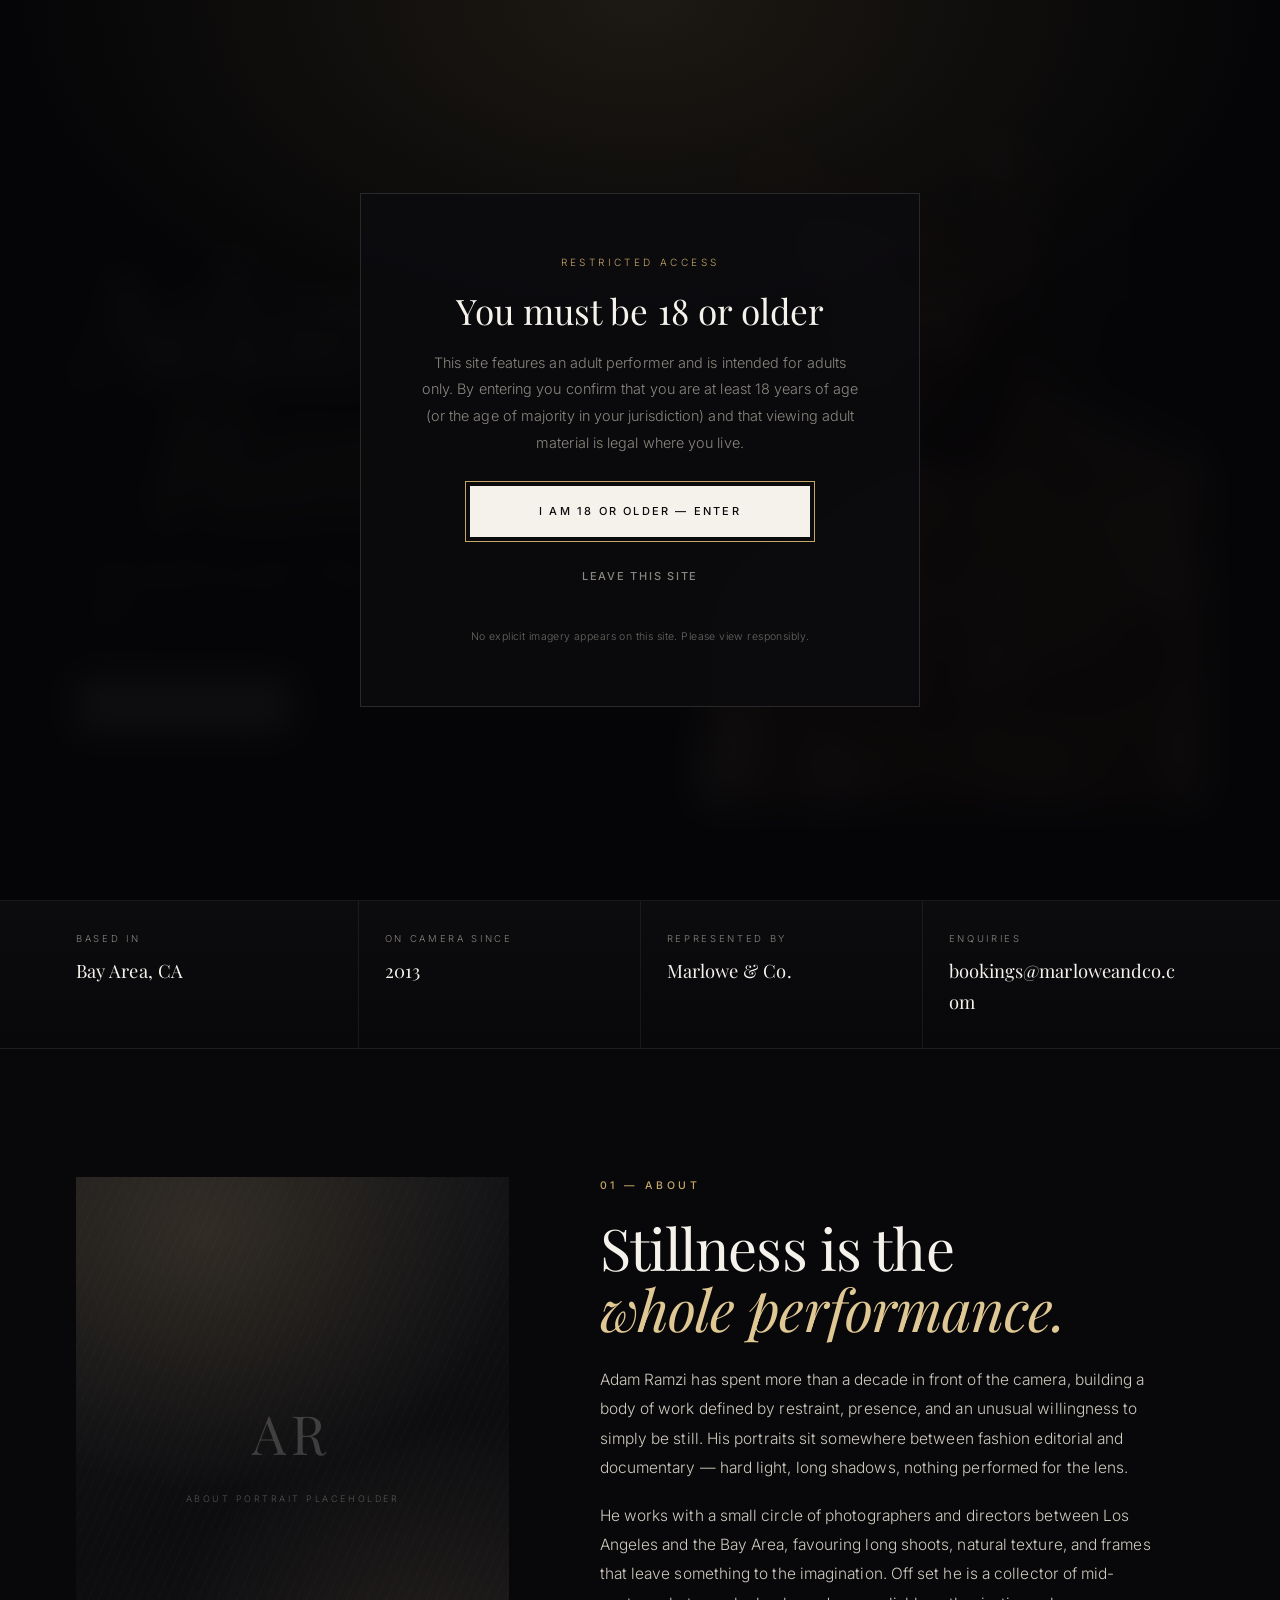
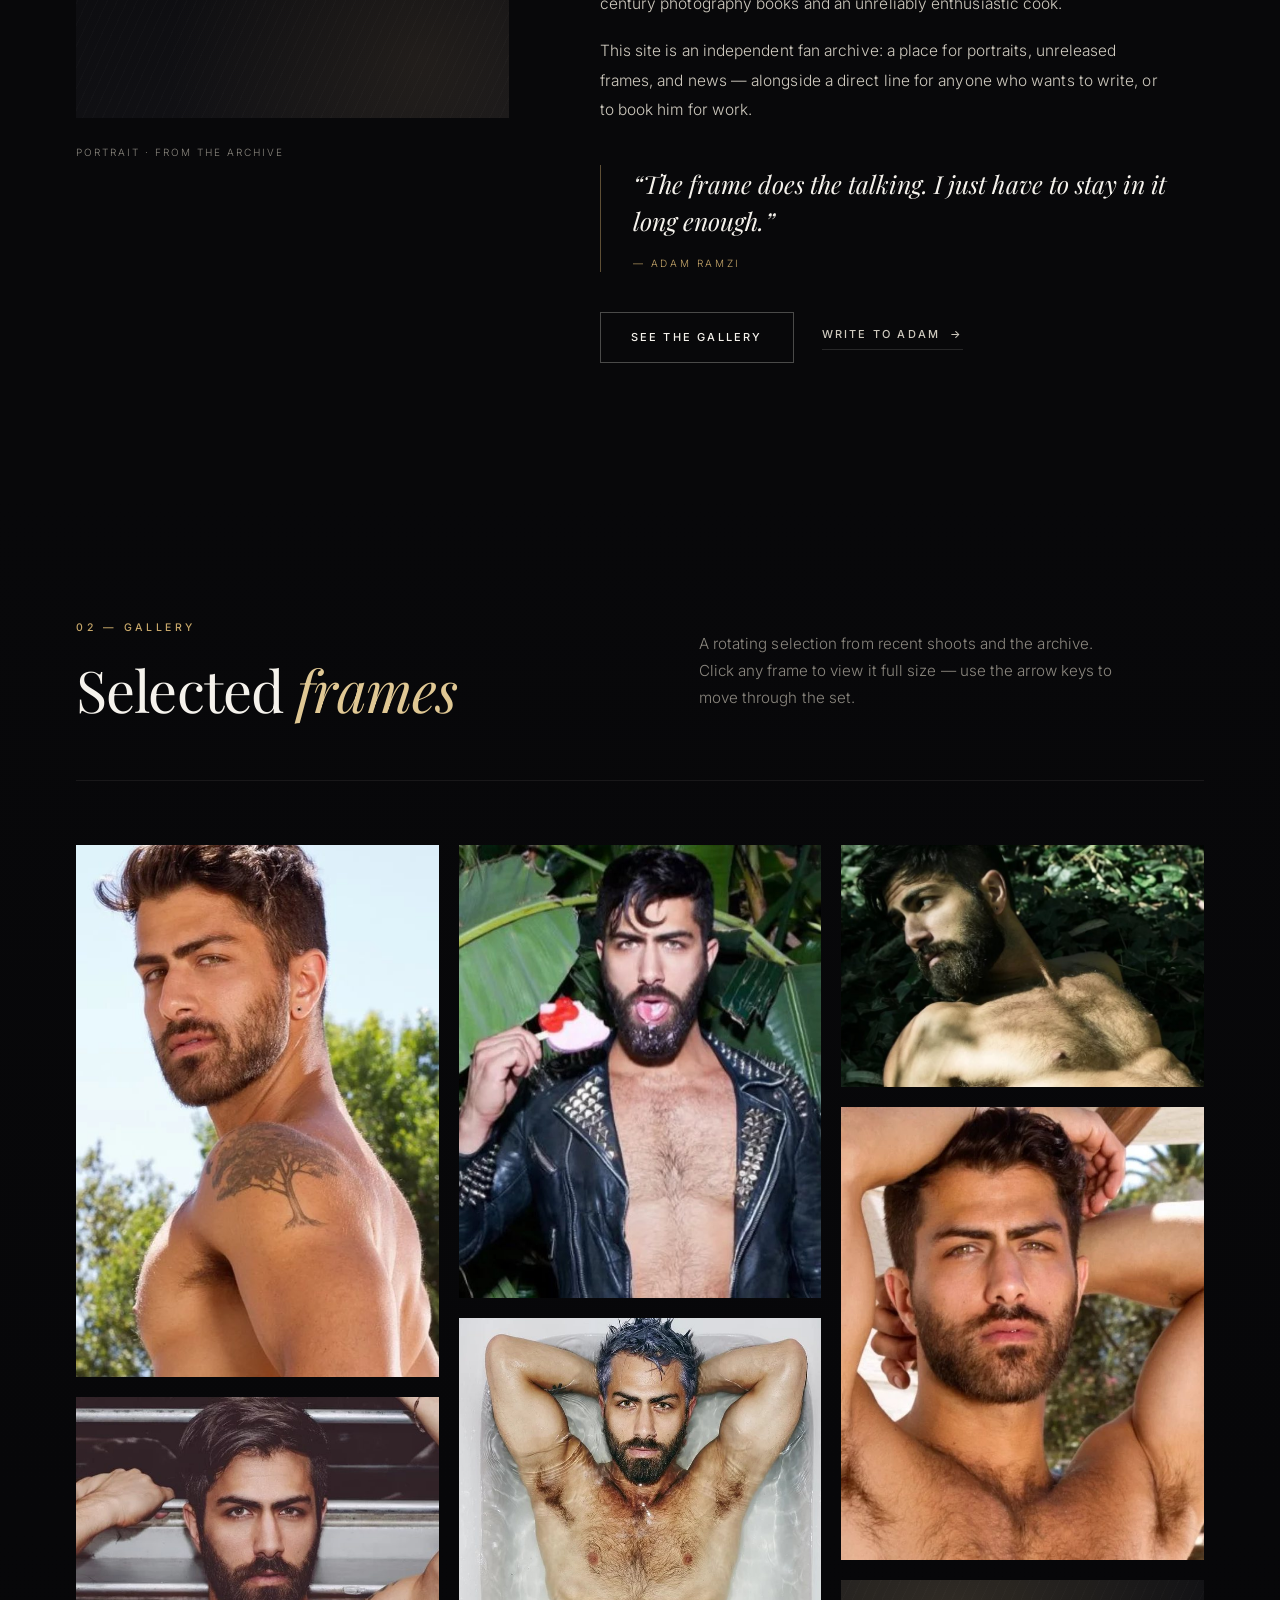
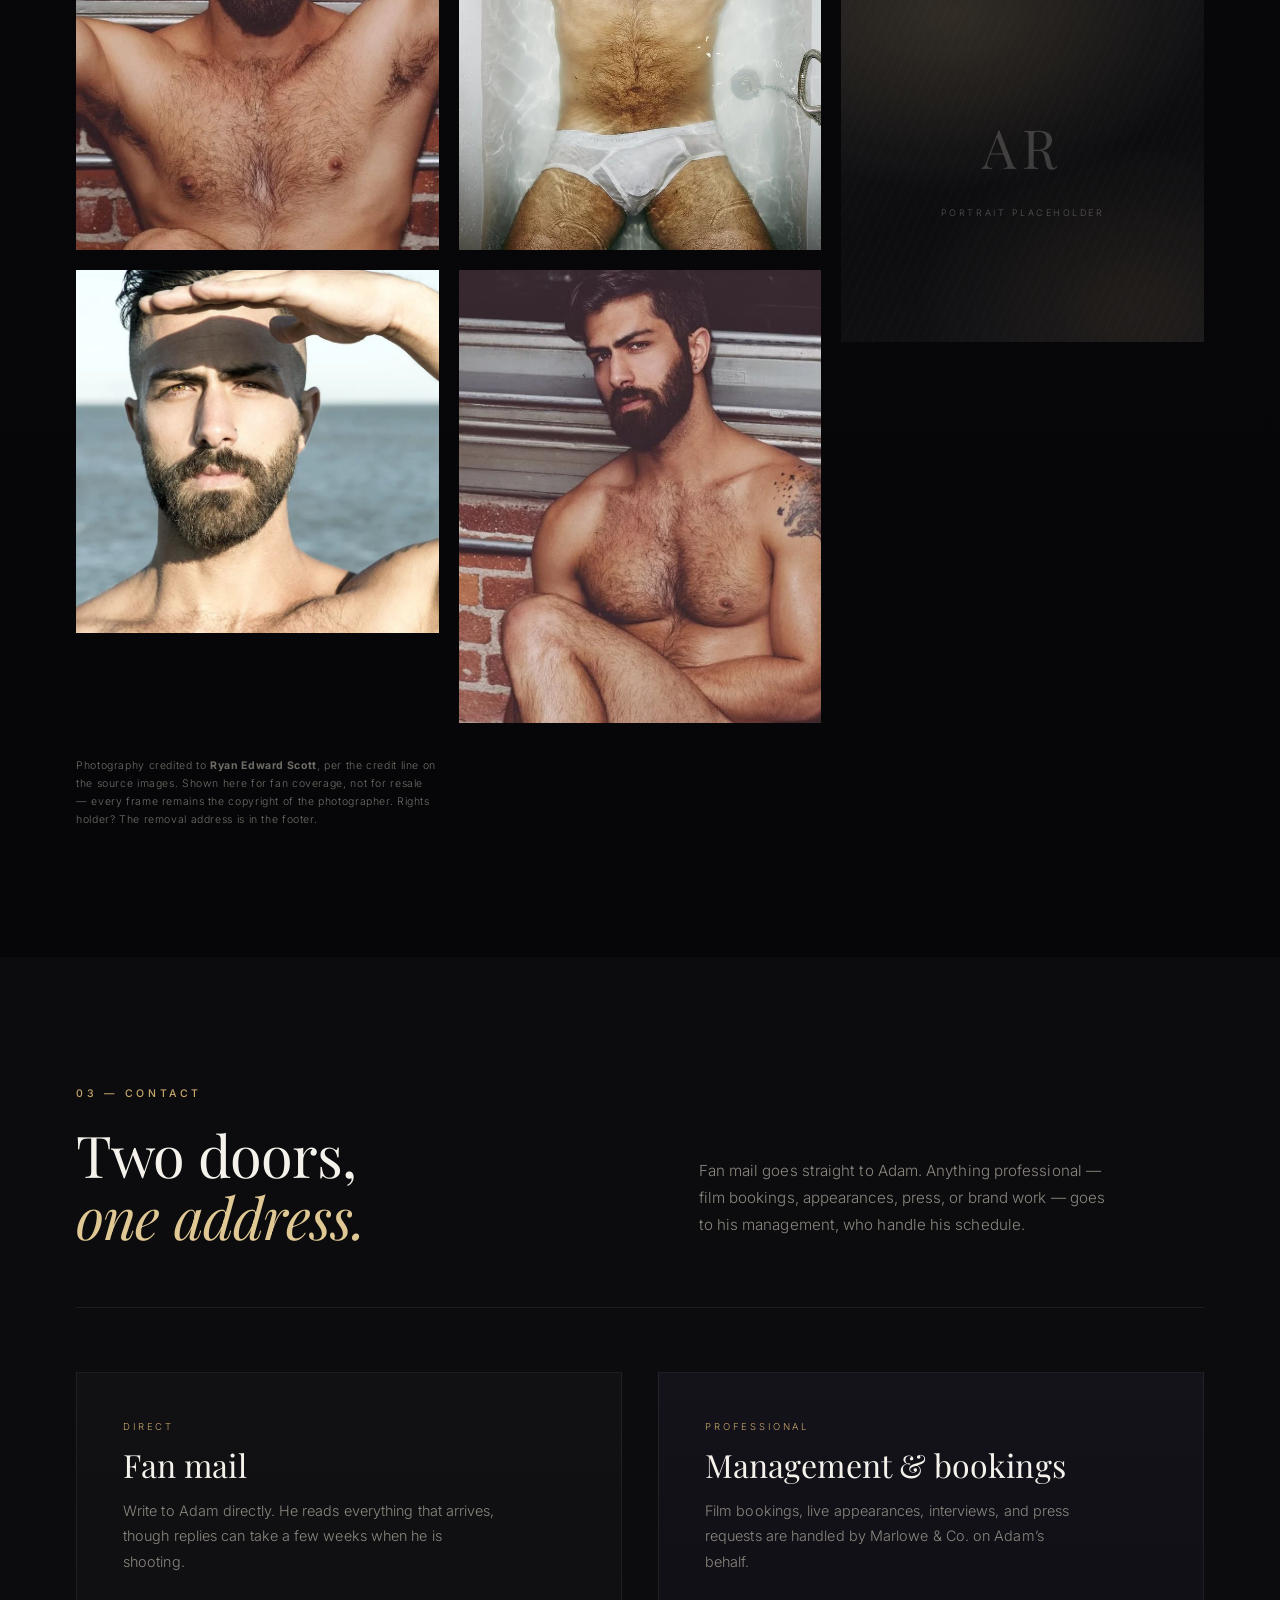
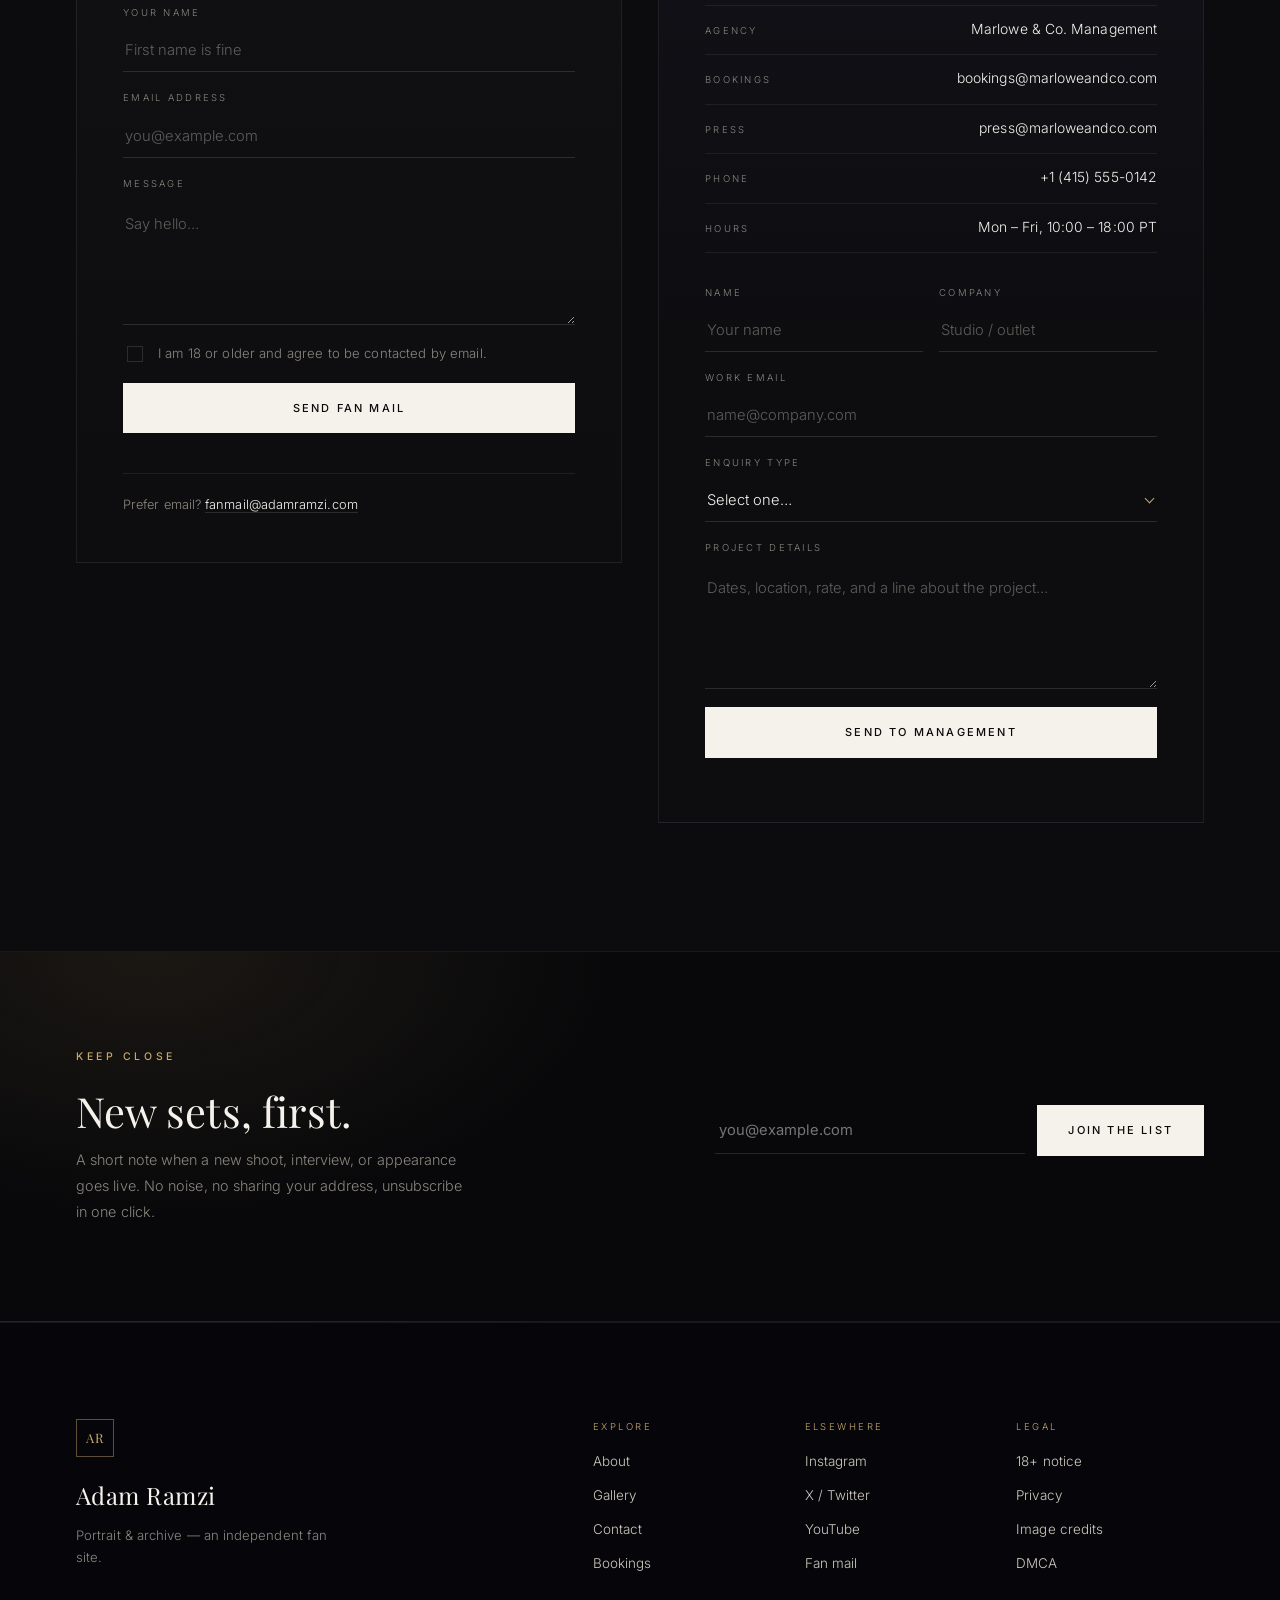
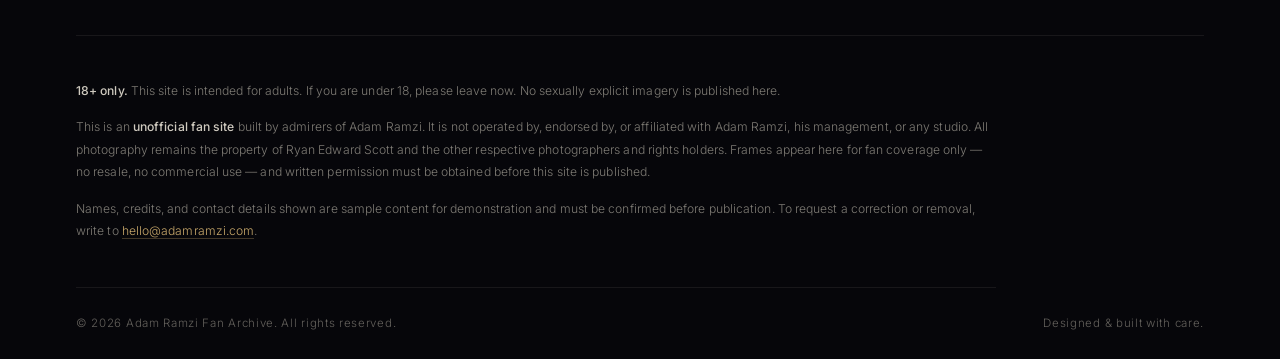
==== commit 466d3f45: "Refactor code structure for improved readability and maintainability" ====
--- a/index.html
+++ b/index.html
@@ -19,7 +19,7 @@
   <link rel="preconnect" href="https://fonts.googleapis.com">
   <link rel="preconnect" href="https://fonts.gstatic.com" crossorigin>
   <link href="https://fonts.googleapis.com/css2?family=Playfair+Display:ital,wght@0,400;0,500;0,600;1,400&family=Inter:wght@300;400;500;600&display=swap" rel="stylesheet">
-  <link rel="stylesheet" href="assets/css/styles.css">
+  <link rel="stylesheet" href="assets/css/styles.css?v=4">
 
   <script>document.documentElement.classList.remove('no-js');</script>
 </head>
@@ -75,7 +75,7 @@
     <section class="hero" aria-labelledby="hero-title">
       <div class="hero__media">
         <div class="ph"><span class="ph__mark">AR</span><em class="ph__label">Hero portrait placeholder</em></div>
-        <img src="images/hero.jpg" alt="Low-key portrait of Adam Ramzi" width="1600" height="2000" data-ph>
+        <img src="images/hero.jpg" alt="Portrait of Adam Ramzi in low light" width="616" height="770" data-ph>
       </div>
       <div class="hero__veil" aria-hidden="true"></div>
 
@@ -129,9 +129,9 @@
         <div class="about__media reveal">
           <div class="frame">
             <div class="ph"><span class="ph__mark">AR</span><em class="ph__label">About portrait placeholder</em></div>
-            <img src="images/about.jpg" alt="Portrait of Adam Ramzi in profile" width="1000" height="1250" loading="lazy" data-ph>
-          </div>
-          <p class="about__caption">Studio portrait &middot; Los Angeles, 2025</p>
+            <img src="images/about.jpg" alt="Portrait of Adam Ramzi, standing against foliage" width="616" height="770" loading="lazy" data-ph>
+          </div>
+          <p class="about__caption">Portrait &middot; from the archive</p>
         </div>
 
         <div class="about__body">
@@ -189,62 +189,63 @@
         <div class="gallery__grid" id="gallery-grid">
           <figure class="tile tile--tall reveal">
             <div class="ph"><span class="ph__mark">AR</span><em class="ph__label">Portrait placeholder</em></div>
-            <img src="images/gallery-01.jpg" alt="Studio portrait of Adam Ramzi in low-key light" width="900" height="1350" loading="lazy" data-ph>
-            <figcaption><span>Studio Portrait I</span><em>Los Angeles &middot; 2025</em></figcaption>
+            <img src="images/gallery-01.jpg" alt="Adam Ramzi photographed from behind, looking back over his shoulder" width="513" height="770" loading="lazy" data-ph>
+            <figcaption><span>Backlight</span><em>Portrait</em></figcaption>
           </figure>
 
           <figure class="tile reveal">
             <div class="ph"><span class="ph__mark">AR</span><em class="ph__label">Portrait placeholder</em></div>
-            <img src="images/gallery-02.jpg" alt="Editorial frame of Adam Ramzi against a dark wall" width="900" height="1150" loading="lazy" data-ph>
-            <figcaption><span>Editorial No. 04</span><em>Bay Area &middot; 2025</em></figcaption>
+            <img src="images/gallery-02.jpg" alt="Adam Ramzi against a brick wall, hands behind his head" width="616" height="770" loading="lazy" data-ph>
+            <figcaption><span>Brickwork</span><em>Portrait</em></figcaption>
           </figure>
 
           <figure class="tile tile--square reveal">
             <div class="ph"><span class="ph__mark">AR</span><em class="ph__label">Portrait placeholder</em></div>
-            <img src="images/gallery-03.jpg" alt="Square-format portrait of Adam Ramzi" width="1000" height="1000" loading="lazy" data-ph>
-            <figcaption><span>Square Study</span><em>Archive &middot; 2024</em></figcaption>
+            <img src="images/gallery-03.jpg" alt="Close portrait of Adam Ramzi shading his eyes by the sea" width="770" height="770" loading="lazy" data-ph>
+            <figcaption><span>Summer Diary</span><em>Ryan Edward Scott</em></figcaption>
           </figure>
 
           <figure class="tile reveal">
             <div class="ph"><span class="ph__mark">AR</span><em class="ph__label">Portrait placeholder</em></div>
-            <img src="images/gallery-04.jpg" alt="Adam Ramzi in profile, window light" width="900" height="1150" loading="lazy" data-ph>
-            <figcaption><span>Window Light</span><em>San Francisco &middot; 2024</em></figcaption>
+            <img src="images/gallery-04.jpg" alt="Adam Ramzi in a studded leather jacket, holding a lollipop" width="616" height="770" loading="lazy" data-ph>
+            <figcaption><span>Leather</span><em>Editorial</em></figcaption>
           </figure>
 
           <figure class="tile tile--tall reveal">
             <div class="ph"><span class="ph__mark">AR</span><em class="ph__label">Portrait placeholder</em></div>
-            <img src="images/gallery-05.jpg" alt="Full-length portrait of Adam Ramzi on set" width="900" height="1350" loading="lazy" data-ph>
-            <figcaption><span>On Set</span><em>Los Angeles &middot; 2025</em></figcaption>
+            <img src="images/gallery-05.jpg" alt="Adam Ramzi in a bathtub with his arms raised" width="712" height="1068" loading="lazy" data-ph>
+            <figcaption><span>Wet Room</span><em>Editorial</em></figcaption>
           </figure>
 
           <figure class="tile reveal">
             <div class="ph"><span class="ph__mark">AR</span><em class="ph__label">Portrait placeholder</em></div>
-            <img src="images/gallery-06.jpg" alt="Close portrait of Adam Ramzi in warm light" width="900" height="1150" loading="lazy" data-ph>
-            <figcaption><span>Warm Room</span><em>Archive &middot; 2023</em></figcaption>
+            <img src="images/gallery-06.jpg" alt="Adam Ramzi seated against a brick wall" width="616" height="770" loading="lazy" data-ph>
+            <figcaption><span>Seated Study</span><em>Portrait</em></figcaption>
           </figure>
 
           <figure class="tile tile--wide reveal">
             <div class="ph"><span class="ph__mark">AR</span><em class="ph__label">Portrait placeholder</em></div>
-            <img src="images/gallery-07.jpg" alt="Wide editorial frame of Adam Ramzi" width="1400" height="900" loading="lazy" data-ph>
-            <figcaption><span>Wide Frame</span><em>Editorial &middot; 2025</em></figcaption>
+            <img src="images/gallery-07.jpg" alt="Adam Ramzi lying in dense green foliage" width="770" height="495" loading="lazy" data-ph>
+            <figcaption><span>Understory</span><em>Portrait</em></figcaption>
           </figure>
 
           <figure class="tile reveal">
             <div class="ph"><span class="ph__mark">AR</span><em class="ph__label">Portrait placeholder</em></div>
-            <img src="images/gallery-08.jpg" alt="Black and white portrait of Adam Ramzi" width="900" height="1150" loading="lazy" data-ph>
-            <figcaption><span>Monochrome</span><em>Archive &middot; 2022</em></figcaption>
+            <img src="images/gallery-08.jpg" alt="Adam Ramzi outdoors with his arms behind his head" width="616" height="770" loading="lazy" data-ph>
+            <figcaption><span>Poolside</span><em>Editorial</em></figcaption>
           </figure>
 
           <figure class="tile tile--square reveal">
             <div class="ph"><span class="ph__mark">AR</span><em class="ph__label">Portrait placeholder</em></div>
-            <img src="images/gallery-09.jpg" alt="Off-duty portrait of Adam Ramzi" width="1000" height="1000" loading="lazy" data-ph>
-            <figcaption><span>Off Duty</span><em>Bay Area &middot; 2025</em></figcaption>
+            <img src="images/gallery-09.jpg" alt="Portrait of Adam Ramzi" width="1000" height="1000" loading="lazy" data-ph>
+            <figcaption><span>Reserved frame</span><em>Gallery</em></figcaption>
           </figure>
         </div>
 
         <p class="gallery__note reveal">
-          Photography is used with permission. Images on this fan archive are placeholders until
-          licensed shoot photography is supplied.
+          Photography credited to <strong>Ryan Edward Scott</strong>, per the credit line on the
+          source images. Shown here for fan coverage, not for resale &mdash; every frame remains
+          the copyright of the photographer. Rights holder? The removal address is in the footer.
         </p>
       </div>
     </section>
@@ -458,8 +459,9 @@
         <p>
           This is an <strong>unofficial fan site</strong> built by admirers of Adam Ramzi. It is not
           operated by, endorsed by, or affiliated with Adam Ramzi, his management, or any studio.
-          All photography remains the property of its respective photographers and rights holders and
-          is shown here only with permission.
+          All photography remains the property of Ryan Edward Scott and the other respective
+          photographers and rights holders. Frames appear here for fan coverage only — no resale,
+          no commercial use — and written permission must be obtained before this site is published.
         </p>
         <p>
           Names, credits, and contact details shown are sample content for demonstration and must be
--- a/assets/css/styles.css
+++ b/assets/css/styles.css
@@ -432,37 +432,54 @@
 .hero {
   position: relative;
   min-height: 100svh;
-  display: flex;
-  align-items: flex-end;
-  padding-top: calc(var(--nav-h) + 40px);
-  padding-bottom: clamp(64px, 12vh, 130px);
+  display: grid;
+  grid-template-columns: minmax(0, 1.06fr) minmax(0, .94fr);
+  grid-template-areas: "content media";
+  align-items: center;
+  gap: clamp(24px, 4vw, 68px);
+  max-width: var(--container);
+  margin-inline: auto;
+  padding: calc(var(--nav-h) + 44px) var(--pad) clamp(56px, 9vh, 104px);
   overflow: hidden;
   isolation: isolate;
 }
 
+/* The portrait sits in a thin frame rather than full-bleed: the source
+   photography is a tight chest-up crop, and type needs room beside it. */
 .hero__media {
-  position: absolute;
-  inset: 0;
-  z-index: -2;
+  grid-area: media;
+  position: relative;
+  inset: auto;
+  z-index: 1;
+  height: min(74svh, 720px);
+  border: 1px solid rgba(199, 167, 106, .22);
+  background: var(--panel);
+}
+.hero__media::after {
+  content: "";
+  position: absolute;
+  inset: 12px -12px -12px 12px;
+  border: 1px solid rgba(199, 167, 106, .16);
+  z-index: -1;
+  pointer-events: none;
 }
 .hero__media img {
   width: 100%;
   height: 100%;
   object-fit: cover;
-  object-position: 62% 28%;
-  filter: contrast(1.04) saturate(.9);
-}
-
-.hero__veil {
-  position: absolute;
-  inset: 0;
-  z-index: -1;
-  background:
-    linear-gradient(180deg, rgba(8, 8, 10, .72) 0%, rgba(8, 8, 10, .3) 32%, rgba(8, 8, 10, .82) 78%, var(--ink) 100%),
-    linear-gradient(92deg, rgba(8, 8, 10, .92) 0%, rgba(8, 8, 10, .55) 42%, transparent 72%);
-}
-
-.hero__content { position: relative; }
+  object-position: 50% 24%;
+  filter: contrast(1.03) saturate(.92);
+}
+
+.hero__veil { display: none; }
+
+.hero__content {
+  grid-area: content;
+  position: relative;
+  z-index: 2;
+  max-width: none;
+  padding-inline: 0;
+}
 
 .hero__title {
   font-family: var(--font-display);
@@ -494,8 +511,9 @@
 
 .hero__scroll {
   position: absolute;
-  right: var(--pad);
-  bottom: 40px;
+  left: var(--pad);
+  right: auto;
+  bottom: 34px;
   display: flex;
   align-items: center;
   gap: 14px;
@@ -726,17 +744,19 @@
   position: relative;
   margin: 0;
   justify-self: center;
-  max-width: min(1100px, 100%);
+  max-width: min(880px, 100%);
   width: 100%;
   aspect-ratio: 3 / 4;
   max-height: 82vh;
+  overflow: hidden;
   display: grid;
   place-items: center;
   background: var(--panel);
   overflow: hidden;
 }
 .lightbox__figure img {
-  position: relative;
+  position: absolute;
+  inset: 0;
   z-index: 2;
   width: 100%;
   height: 100%;
@@ -1162,6 +1182,21 @@
   .facts__grid { grid-template-columns: repeat(2, 1fr); }
   .fact:nth-child(3) { border-left: 0; padding-left: 0; }
   .fact:nth-child(n+3) { border-top: 1px solid var(--line-soft); }
+}
+
+/* Stacked hero: portrait under the headline once two columns get cramped. */
+@media (max-width: 900px) {
+  .hero {
+    grid-template-columns: 1fr;
+    grid-template-areas: "content" "media";
+    align-content: center;
+    gap: 32px;
+    padding-top: calc(var(--nav-h) + 32px);
+    padding-bottom: 48px;
+  }
+  .hero__media { height: 46svh; min-height: 280px; }
+  .hero__media::after { inset: 10px -10px -10px 10px; }
+  .hero__title { font-size: clamp(2.9rem, 11.5vw, 5.6rem); }
 }
 
 /* Touch devices never hover, so captions stay visible there. */
@@ -1207,7 +1242,7 @@
 
   .hero__title-line { padding-left: 0; }
   .hero__scroll { display: none; }
-  .hero__media img { object-position: 58% 22%; }
+  .hero__media img { object-position: 50% 20%; }
 }
 
 @media (max-width: 640px) {
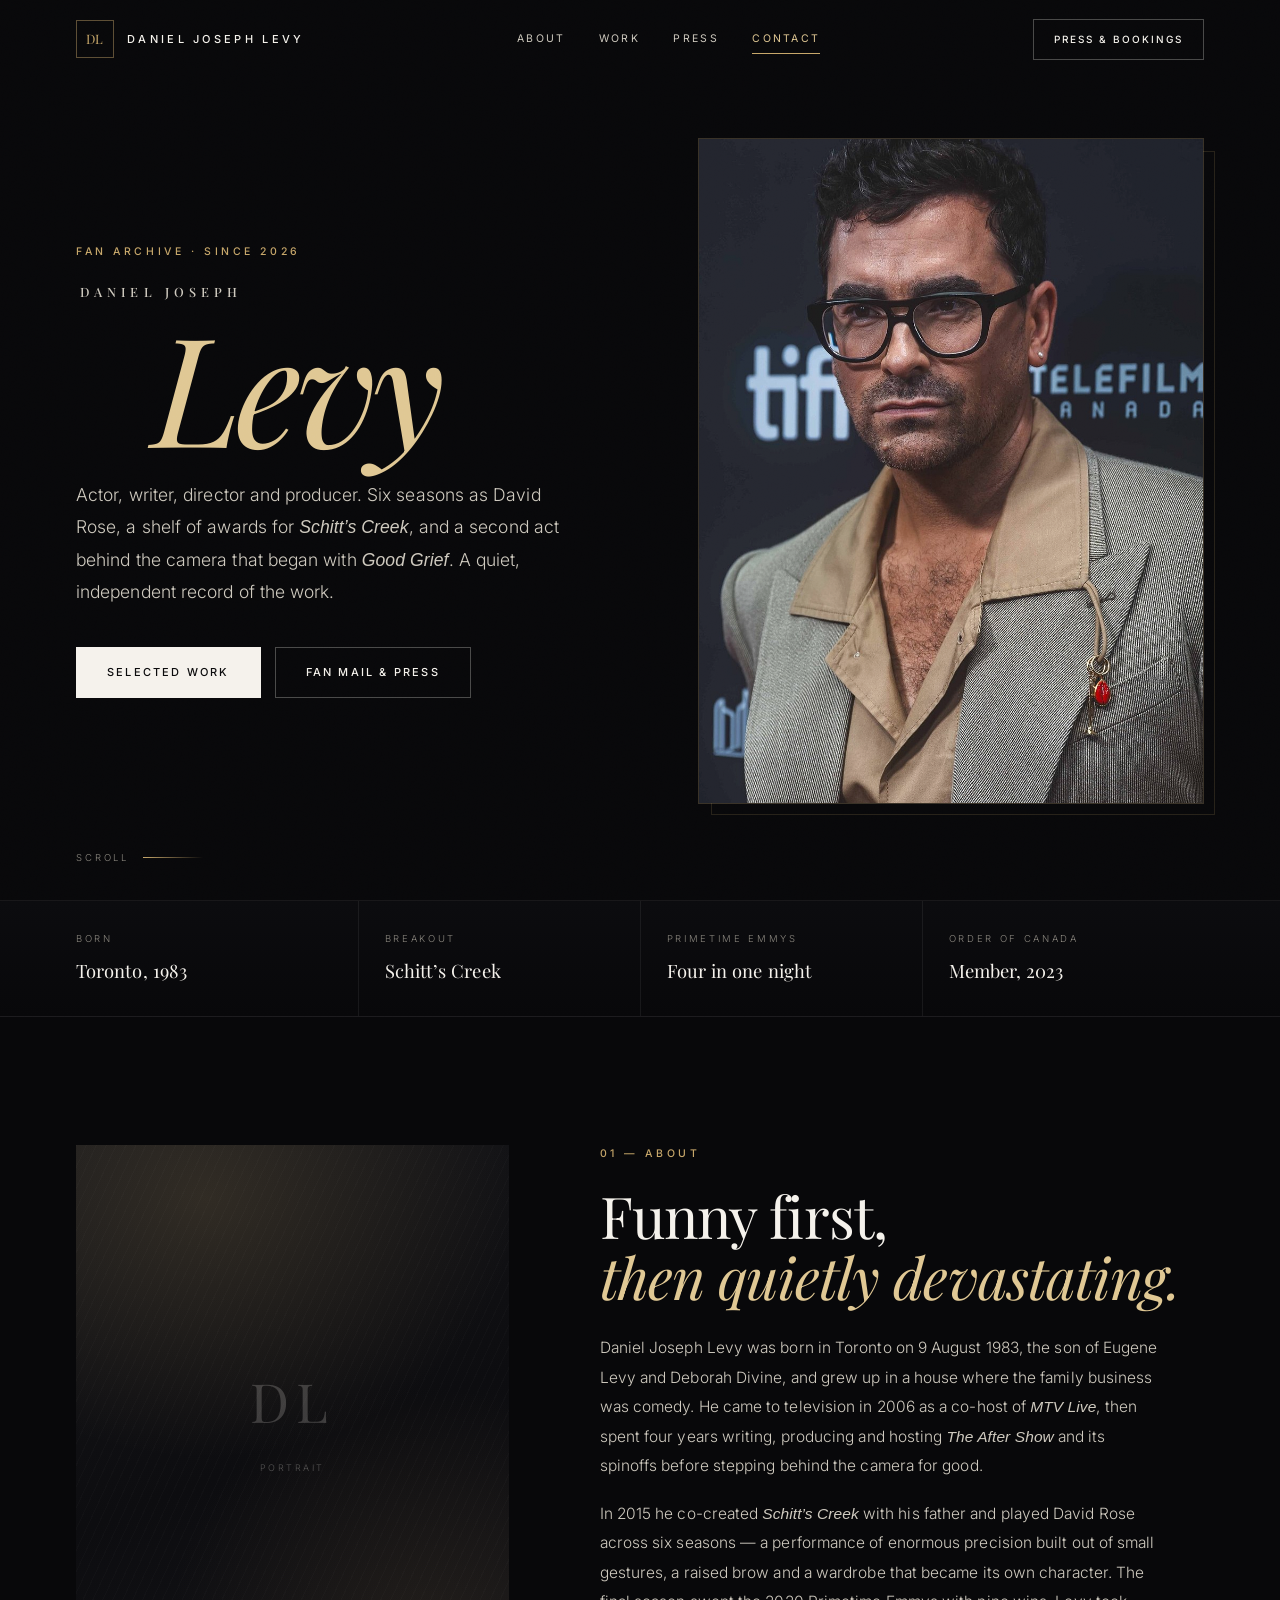
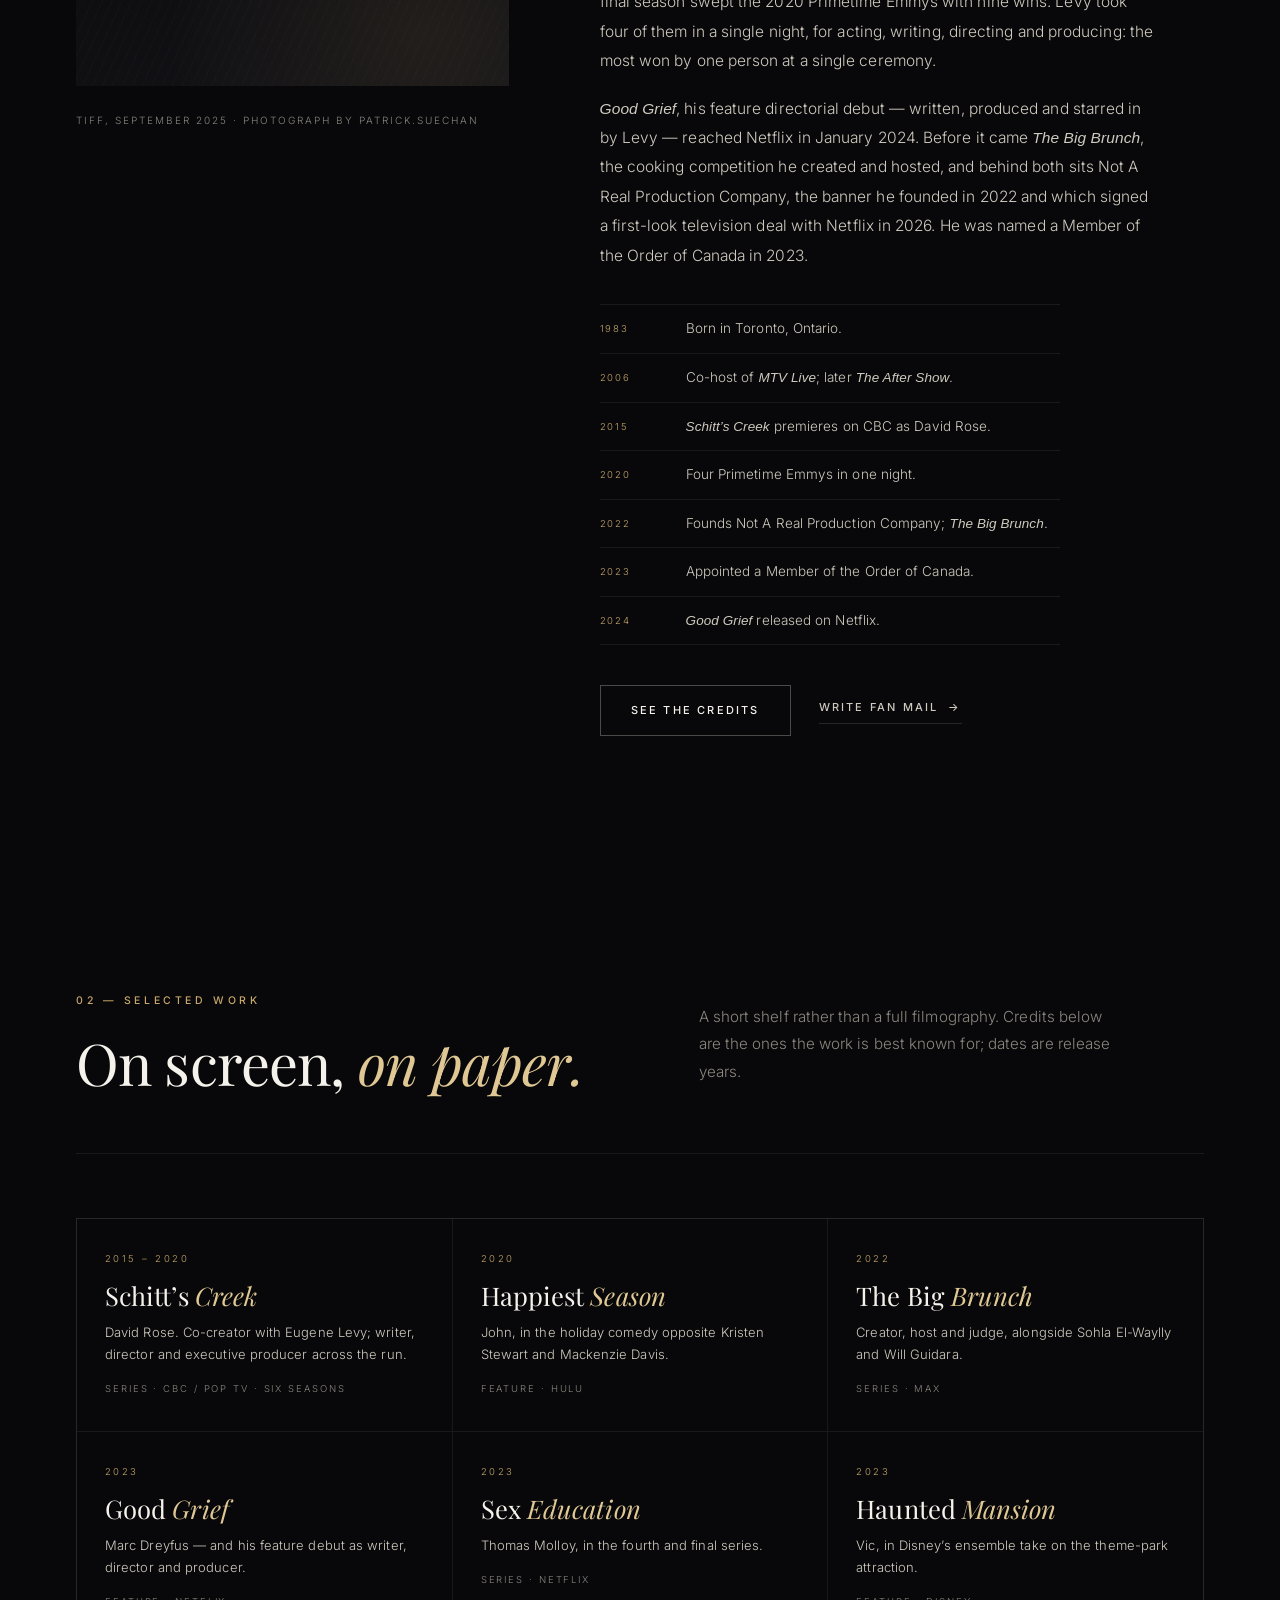
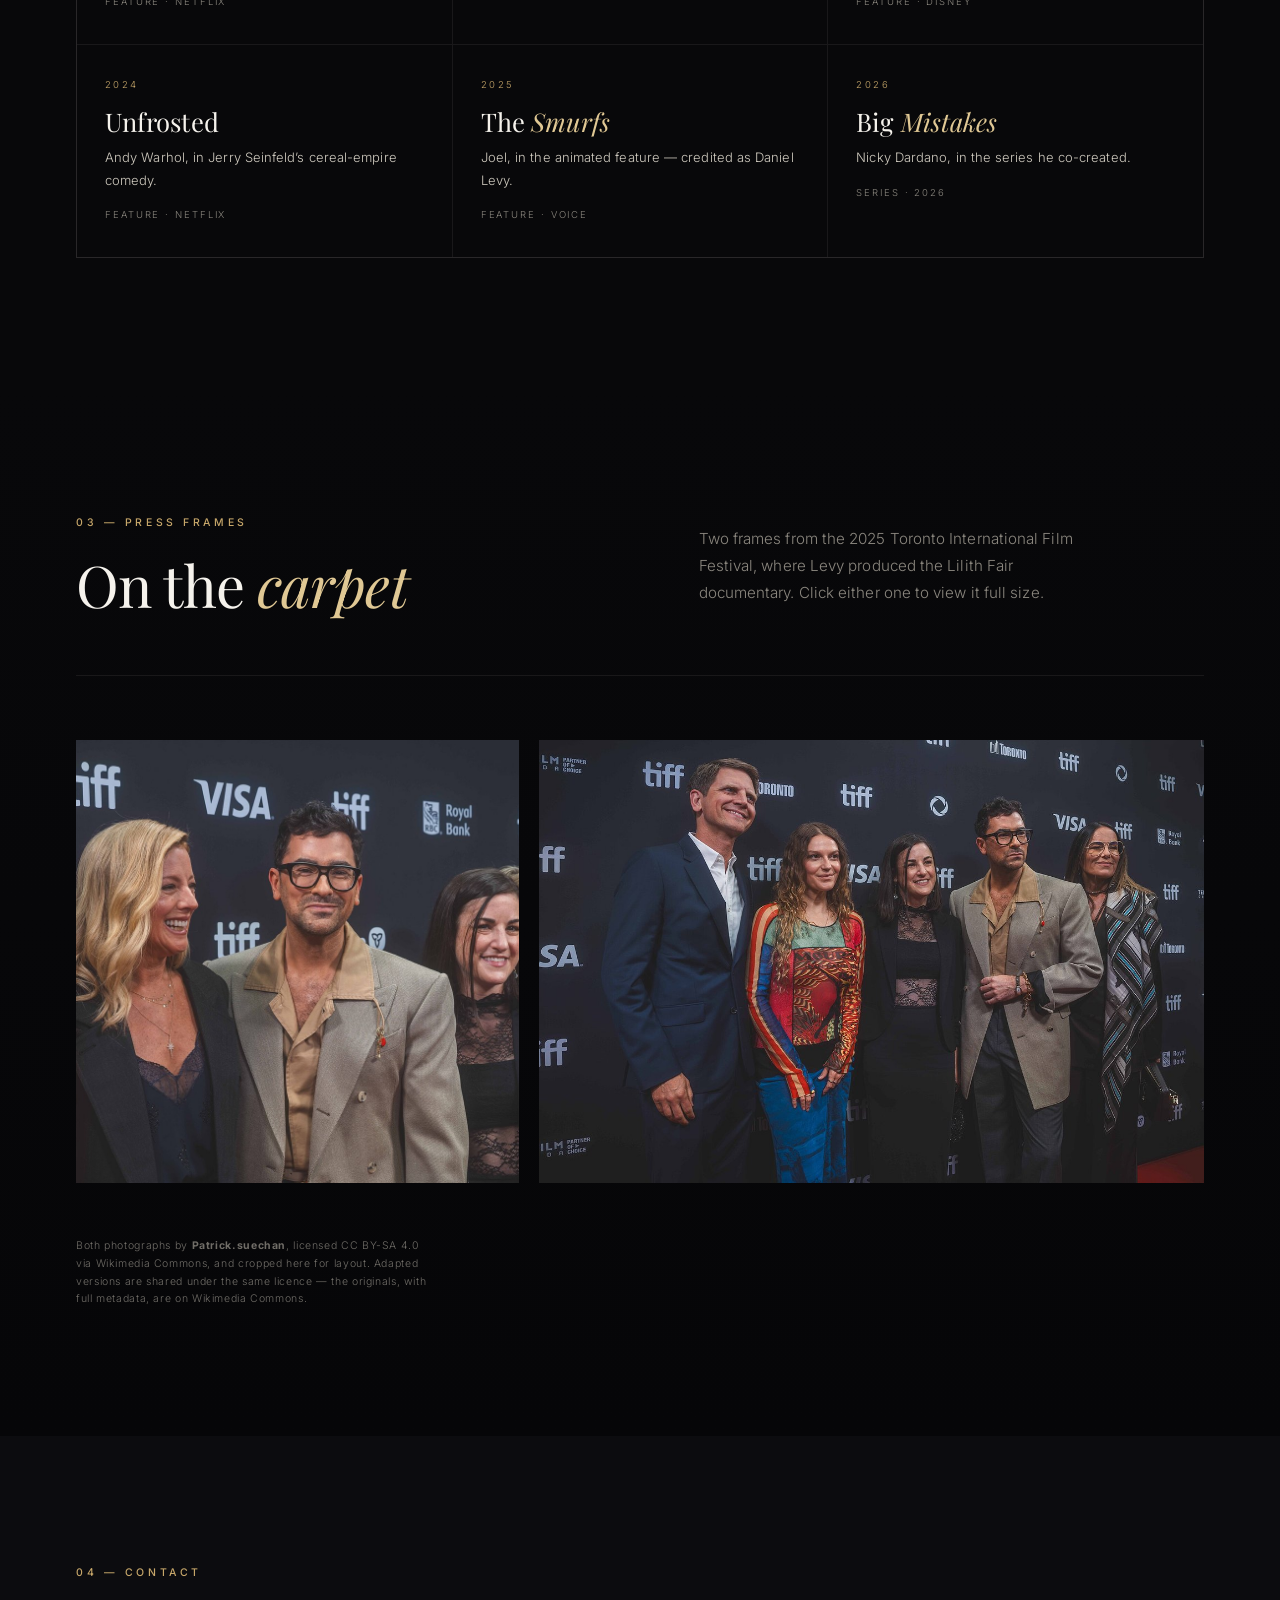
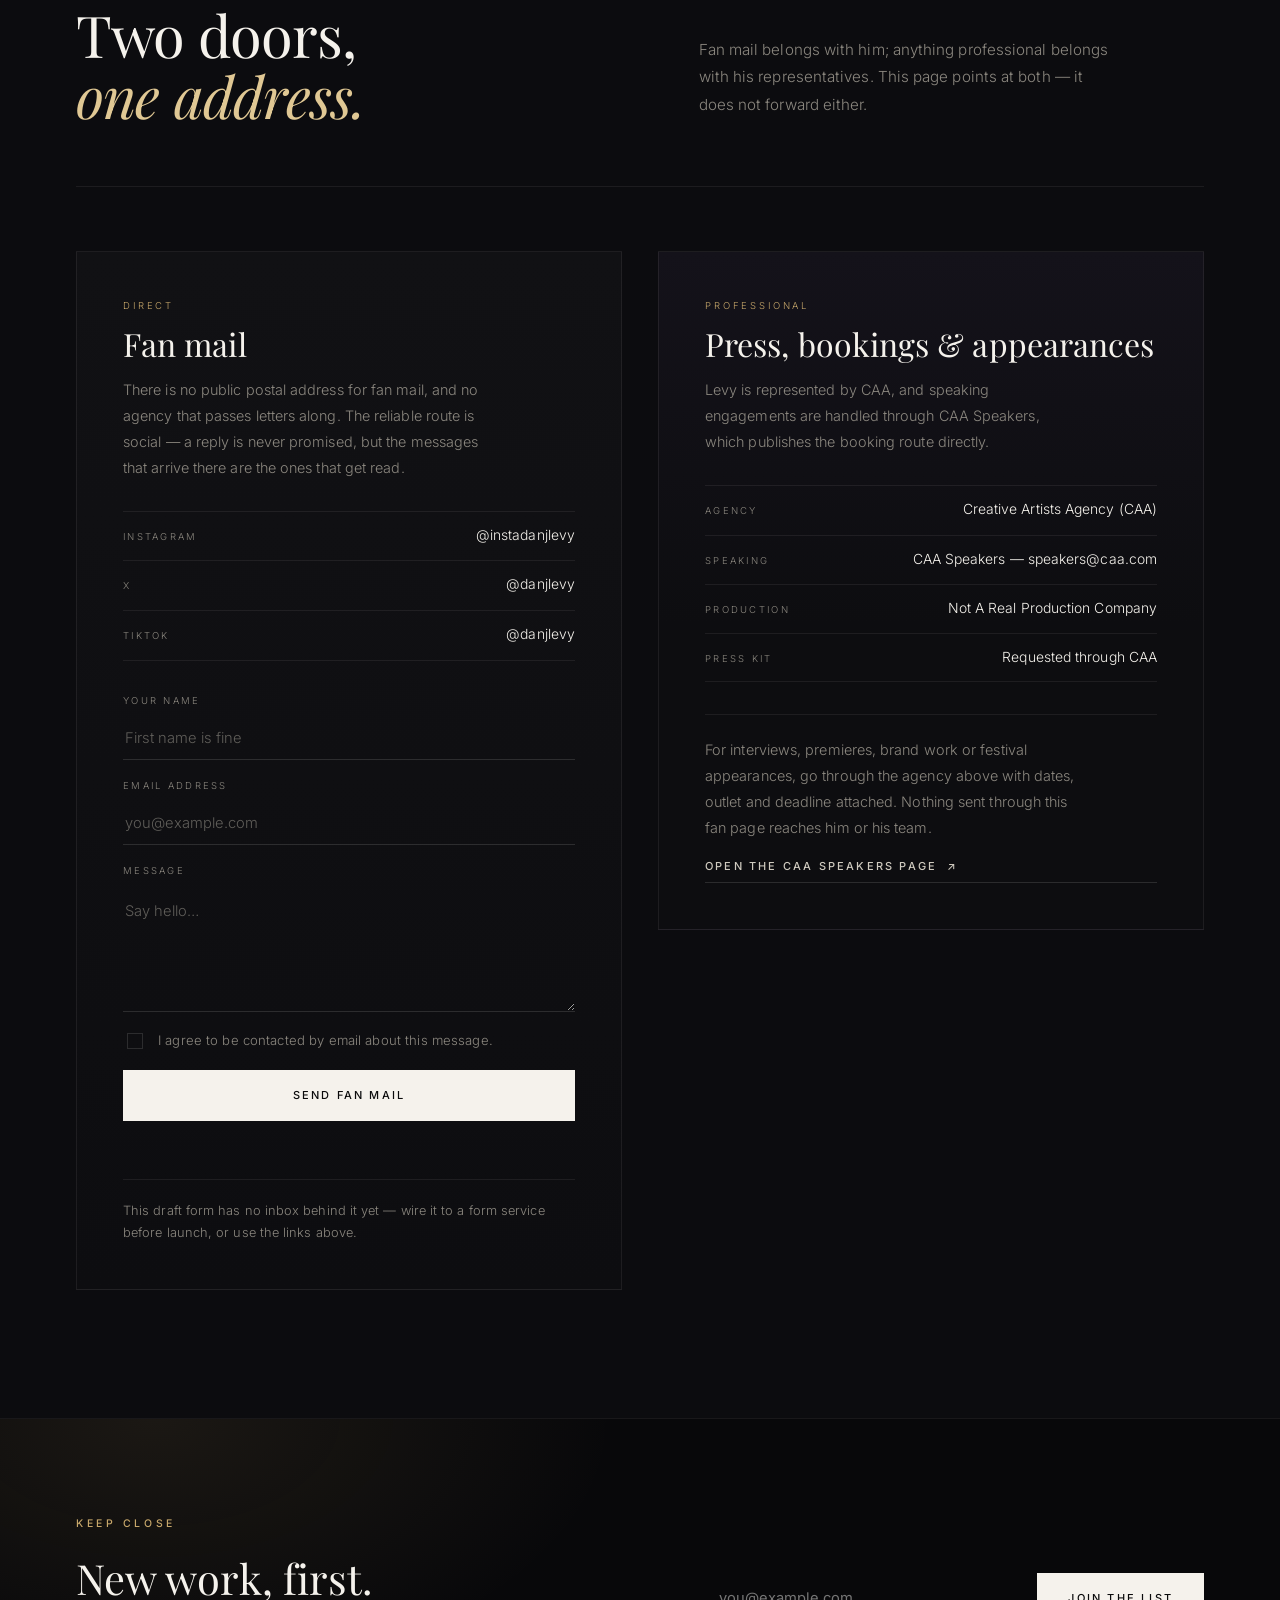
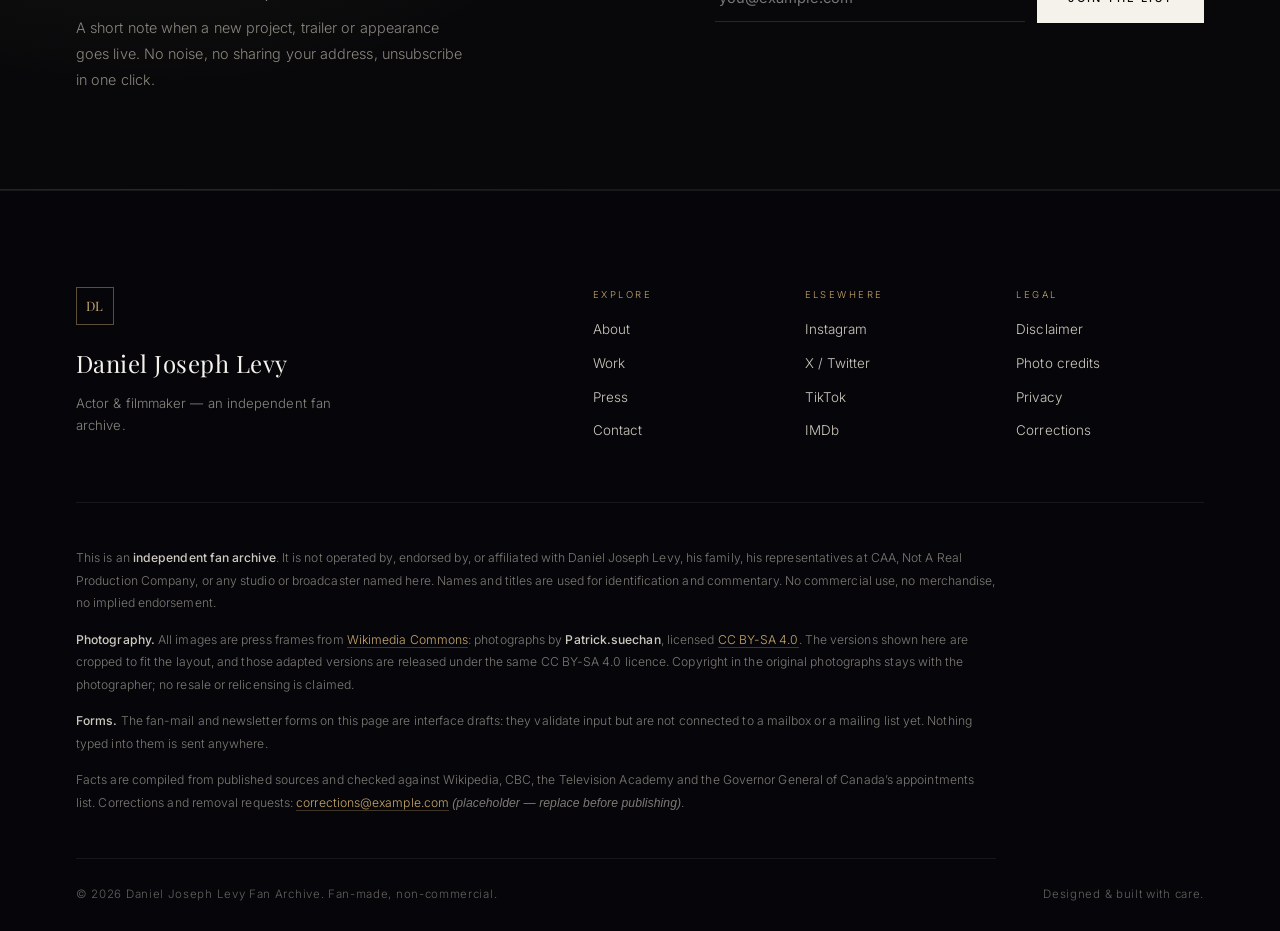
==== commit f0771bd3: "Refactor code structure for improved readability and maintainability" ====
--- a/index.html
+++ b/index.html
@@ -3,65 +3,46 @@
 <head>
   <meta charset="utf-8">
   <meta name="viewport" content="width=device-width, initial-scale=1">
-  <title>Adam Ramzi — Portrait &amp; Archive</title>
-  <meta name="description" content="The fan hub for Adam Ramzi: portraits, archive work, and direct contact for fan mail, press, and booking enquiries.">
+  <title>Daniel Joseph Levy — Actor &amp; Filmmaker</title>
+  <meta name="description" content="An independent fan archive for Daniel Joseph Levy: selected work, press frames, and where to send fan mail or a professional enquiry.">
   <meta name="theme-color" content="#08080a">
 
   <!-- Open Graph / social preview -->
   <meta property="og:type" content="website">
-  <meta property="og:title" content="Adam Ramzi — Portrait &amp; Archive">
-  <meta property="og:description" content="Portraits, archive work, and direct contact for fan mail, press, and booking enquiries.">
+  <meta property="og:title" content="Daniel Joseph Levy — Actor &amp; Filmmaker">
+  <meta property="og:description" content="Selected work, press frames, and where to send fan mail or a professional enquiry.">
   <meta property="og:image" content="images/hero.jpg">
-  <meta name="rating" content="adult">
-
-  <link rel="icon" href="data:image/svg+xml,%3Csvg xmlns='http://www.w3.org/2000/svg' viewBox='0 0 64 64'%3E%3Crect width='64' height='64' fill='%2308080a'/%3E%3Ctext x='32' y='43' font-family='Georgia,serif' font-size='26' fill='%23c7a76a' text-anchor='middle'%3EAR%3C/text%3E%3C/svg%3E">
+
+  <link rel="icon" href="data:image/svg+xml,%3Csvg xmlns='http://www.w3.org/2000/svg' viewBox='0 0 64 64'%3E%3Crect width='64' height='64' fill='%2308080a'/%3E%3Ctext x='32' y='43' font-family='Georgia,serif' font-size='26' fill='%23c7a76a' text-anchor='middle'%3EDL%3C/text%3E%3C/svg%3E">
 
   <link rel="preconnect" href="https://fonts.googleapis.com">
   <link rel="preconnect" href="https://fonts.gstatic.com" crossorigin>
   <link href="https://fonts.googleapis.com/css2?family=Playfair+Display:ital,wght@0,400;0,500;0,600;1,400&family=Inter:wght@300;400;500;600&display=swap" rel="stylesheet">
-  <link rel="stylesheet" href="assets/css/styles.css?v=4">
+  <link rel="stylesheet" href="assets/css/styles.css?v=5">
 
   <script>document.documentElement.classList.remove('no-js');</script>
 </head>
 <body>
 
-  <!-- ───────────────────────── 18+ GATE ───────────────────────── -->
-  <div class="gate" id="age-gate" role="dialog" aria-modal="true" aria-labelledby="gate-title">
-    <div class="gate__inner">
-      <p class="gate__eyebrow">Restricted access</p>
-      <h2 class="gate__title" id="gate-title">You must be 18 or older</h2>
-      <p class="gate__copy">
-        This site features an adult performer and is intended for adults only.
-        By entering you confirm that you are at least 18 years of age (or the age of
-        majority in your jurisdiction) and that viewing adult material is legal where you live.
-      </p>
-      <div class="gate__actions">
-        <button class="btn btn--solid" type="button" data-gate-accept>I am 18 or older — Enter</button>
-        <a class="btn btn--quiet" href="https://www.google.com" rel="noopener">Leave this site</a>
-      </div>
-      <p class="gate__fine">No explicit imagery appears on this site. Please view responsibly.</p>
-    </div>
-  </div>
-
   <div class="grain" aria-hidden="true"></div>
 
   <!-- ───────────────────────── HEADER ───────────────────────── -->
   <header class="site-header" id="site-header">
     <div class="site-header__inner">
-      <a class="brand" href="#top" aria-label="Adam Ramzi — home">
-        <span class="brand__mark">AR</span>
-        <span class="brand__text">Adam&nbsp;Ramzi</span>
+      <a class="brand" href="#top" aria-label="Daniel Joseph Levy — home">
+        <span class="brand__mark">DL</span>
+        <span class="brand__text">Daniel&nbsp;Joseph&nbsp;Levy</span>
       </a>
 
       <nav class="nav" id="primary-nav" aria-label="Primary">
         <a href="#about">About</a>
-        <a href="#gallery">Gallery</a>
+        <a href="#work">Work</a>
+        <a href="#press">Press</a>
         <a href="#contact">Contact</a>
-        <a href="#contact" data-scroll="bookings">Bookings</a>
       </nav>
 
       <div class="site-header__actions">
-        <a class="btn btn--line btn--sm" href="#contact">Get in touch</a>
+        <a class="btn btn--line btn--sm" href="#contact" data-scroll="bookings">Press &amp; bookings</a>
         <button class="nav-toggle" id="nav-toggle" type="button" aria-expanded="false" aria-controls="primary-nav" aria-label="Open menu">
           <span></span><span></span>
         </button>
@@ -74,24 +55,24 @@
     <!-- ───────────────────────── HERO ───────────────────────── -->
     <section class="hero" aria-labelledby="hero-title">
       <div class="hero__media">
-        <div class="ph"><span class="ph__mark">AR</span><em class="ph__label">Hero portrait placeholder</em></div>
-        <img src="images/hero.jpg" alt="Portrait of Adam Ramzi in low light" width="616" height="770" data-ph>
-      </div>
-      <div class="hero__veil" aria-hidden="true"></div>
+        <div class="ph"><span class="ph__mark">DL</span><em class="ph__label">Portrait</em></div>
+        <img src="images/hero.jpg" alt="Daniel Joseph Levy at the 2025 Toronto International Film Festival, photographed against the event backdrop" width="1000" height="1250" data-ph>
+      </div>
 
       <div class="hero__content container">
-        <p class="eyebrow reveal">Fan site &middot; Established 2026</p>
+        <p class="eyebrow reveal">Fan archive &middot; Since 2026</p>
         <h1 class="hero__title reveal" id="hero-title">
-          <span>Adam</span>
-          <span class="hero__title-line">Ramzi</span>
+          <span class="hero__given">Daniel Joseph</span>
+          <span class="hero__title-line">Levy</span>
         </h1>
         <p class="hero__lede reveal">
-          Adult film performer, portrait subject, and a study in stillness.
-          A quiet archive of the work — and a direct line to the man himself.
+          Actor, writer, director and producer. Six seasons as David Rose, a shelf of awards for
+          <em>Schitt’s Creek</em>, and a second act behind the camera that began with
+          <em>Good Grief</em>. A quiet, independent record of the work.
         </p>
         <div class="hero__actions reveal">
-          <a class="btn btn--solid" href="#gallery">Enter the gallery</a>
-          <a class="btn btn--line" href="#contact">Contact &amp; bookings</a>
+          <a class="btn btn--solid" href="#work">Selected work</a>
+          <a class="btn btn--line" href="#contact">Fan mail &amp; press</a>
         </div>
       </div>
 
@@ -105,20 +86,20 @@
     <section class="facts" aria-label="At a glance">
       <div class="container facts__grid">
         <div class="fact">
-          <p class="fact__label">Based in</p>
-          <p class="fact__value">Bay Area, CA</p>
+          <p class="fact__label">Born</p>
+          <p class="fact__value">Toronto, 1983</p>
         </div>
         <div class="fact">
-          <p class="fact__label">On camera since</p>
-          <p class="fact__value">2013</p>
+          <p class="fact__label">Breakout</p>
+          <p class="fact__value">Schitt’s Creek</p>
         </div>
         <div class="fact">
-          <p class="fact__label">Represented by</p>
-          <p class="fact__value">Marlowe &amp; Co.</p>
+          <p class="fact__label">Primetime Emmys</p>
+          <p class="fact__value">Four in one night</p>
         </div>
         <div class="fact">
-          <p class="fact__label">Enquiries</p>
-          <p class="fact__value">bookings@marloweandco.com</p>
+          <p class="fact__label">Order of Canada</p>
+          <p class="fact__value">Member, 2023</p>
         </div>
       </div>
     </section>
@@ -128,124 +109,176 @@
       <div class="container about__grid">
         <div class="about__media reveal">
           <div class="frame">
-            <div class="ph"><span class="ph__mark">AR</span><em class="ph__label">About portrait placeholder</em></div>
-            <img src="images/about.jpg" alt="Portrait of Adam Ramzi, standing against foliage" width="616" height="770" loading="lazy" data-ph>
-          </div>
-          <p class="about__caption">Portrait &middot; from the archive</p>
+            <div class="ph"><span class="ph__mark">DL</span><em class="ph__label">Portrait</em></div>
+            <img src="images/about.jpg" alt="Close portrait of Daniel Joseph Levy in horn-rimmed glasses at the Toronto International Film Festival, 2025" width="1000" height="1250" loading="lazy" data-ph>
+          </div>
+          <p class="about__caption">TIFF, September 2025 &middot; Photograph by Patrick.suechan</p>
         </div>
 
         <div class="about__body">
           <p class="eyebrow reveal">01 — About</p>
           <h2 class="section__title reveal" id="about-title">
-            Stillness is the<br><em>whole performance.</em>
+            Funny first,<br><em>then quietly devastating.</em>
           </h2>
 
           <div class="about__text reveal">
             <p>
-              Adam Ramzi has spent more than a decade in front of the camera, building a body of
-              work defined by restraint, presence, and an unusual willingness to simply be still.
-              His portraits sit somewhere between fashion editorial and documentary — hard light,
-              long shadows, nothing performed for the lens.
+              Daniel Joseph Levy was born in Toronto on 9 August 1983, the son of Eugene Levy and
+              Deborah Divine, and grew up in a house where the family business was comedy. He came
+              to television in 2006 as a co-host of <em>MTV Live</em>, then spent four years writing,
+              producing and hosting <em>The After Show</em> and its spinoffs before stepping behind
+              the camera for good.
             </p>
             <p>
-              He works with a small circle of photographers and directors between Los Angeles and
-              the Bay Area, favouring long shoots, natural texture, and frames that leave something
-              to the imagination. Off set he is a collector of mid-century photography books and an
-              unreliably enthusiastic cook.
+              In 2015 he co-created <em>Schitt’s Creek</em> with his father and played David Rose
+              across six seasons — a performance of enormous precision built out of small gestures,
+              a raised brow and a wardrobe that became its own character. The final season swept the
+              2020 Primetime Emmys with nine wins. Levy took four of them in a single night, for
+              acting, writing, directing and producing: the most won by one person at a single
+              ceremony.
             </p>
             <p>
-              This site is an independent fan archive: a place for portraits, unreleased frames, and
-              news — alongside a direct line for anyone who wants to write, or to book him for work.
+              <em>Good Grief</em>, his feature directorial debut — written, produced and starred in
+              by Levy — reached Netflix in January 2024. Before it came <em>The Big Brunch</em>, the
+              cooking competition he created and hosted, and behind both sits Not A Real Production
+              Company, the banner he founded in 2022 and which signed a first-look television deal
+              with Netflix in 2026. He was named a Member of the Order of Canada in 2023.
             </p>
           </div>
 
-          <blockquote class="pullquote reveal">
-            <p>“The frame does the talking. I just have to stay in it long enough.”</p>
-            <cite>— Adam Ramzi</cite>
-          </blockquote>
+          <ol class="timeline reveal">
+            <li><span class="timeline__year">1983</span><span class="timeline__what">Born in Toronto, Ontario.</span></li>
+            <li><span class="timeline__year">2006</span><span class="timeline__what">Co-host of <em>MTV Live</em>; later <em>The After Show</em>.</span></li>
+            <li><span class="timeline__year">2015</span><span class="timeline__what"><em>Schitt’s Creek</em> premieres on CBC as David Rose.</span></li>
+            <li><span class="timeline__year">2020</span><span class="timeline__what">Four Primetime Emmys in one night.</span></li>
+            <li><span class="timeline__year">2022</span><span class="timeline__what">Founds Not A Real Production Company; <em>The Big Brunch</em>.</span></li>
+            <li><span class="timeline__year">2023</span><span class="timeline__what">Appointed a Member of the Order of Canada.</span></li>
+            <li><span class="timeline__year">2024</span><span class="timeline__what"><em>Good Grief</em> released on Netflix.</span></li>
+          </ol>
 
           <div class="about__actions reveal">
-            <a class="btn btn--line" href="#gallery">See the gallery</a>
-            <a class="link-arrow" href="#contact">Write to Adam <span aria-hidden="true">→</span></a>
-          </div>
-        </div>
-      </div>
-    </section>
-
-    <!-- ───────────────────────── GALLERY ───────────────────────── -->
-    <section class="gallery section" id="gallery" aria-labelledby="gallery-title">
+            <a class="btn btn--line" href="#work">See the credits</a>
+            <a class="link-arrow" href="#contact">Write fan mail <span aria-hidden="true">→</span></a>
+          </div>
+        </div>
+      </div>
+    </section>
+
+    <!-- ───────────────────────── SELECTED WORK ───────────────────────── -->
+    <section class="work section" id="work" aria-labelledby="work-title">
       <div class="container">
         <div class="section__head">
           <div>
-            <p class="eyebrow reveal">02 — Gallery</p>
-            <h2 class="section__title reveal" id="gallery-title">Selected <em>frames</em></h2>
+            <p class="eyebrow reveal">02 — Selected work</p>
+            <h2 class="section__title reveal" id="work-title">On screen, <em>on paper.</em></h2>
           </div>
           <p class="section__intro reveal">
-            A rotating selection from recent shoots and the archive. Click any frame to view it
-            full size — use the arrow keys to move through the set.
+            A short shelf rather than a full filmography. Credits below are the ones the work is
+            best known for; dates are release years.
           </p>
         </div>
 
+        <div class="work__grid">
+          <article class="work__card reveal">
+            <p class="work__year">2015 – 2020</p>
+            <h3 class="work__title">Schitt’s <em>Creek</em></h3>
+            <p class="work__role">David Rose. Co-creator with Eugene Levy; writer, director and executive producer across the run.</p>
+            <p class="work__meta">Series &middot; CBC / Pop TV &middot; six seasons</p>
+          </article>
+
+          <article class="work__card reveal">
+            <p class="work__year">2020</p>
+            <h3 class="work__title">Happiest <em>Season</em></h3>
+            <p class="work__role">John, in the holiday comedy opposite Kristen Stewart and Mackenzie Davis.</p>
+            <p class="work__meta">Feature &middot; Hulu</p>
+          </article>
+
+          <article class="work__card reveal">
+            <p class="work__year">2022</p>
+            <h3 class="work__title">The Big <em>Brunch</em></h3>
+            <p class="work__role">Creator, host and judge, alongside Sohla El-Waylly and Will Guidara.</p>
+            <p class="work__meta">Series &middot; Max</p>
+          </article>
+
+          <article class="work__card reveal">
+            <p class="work__year">2023</p>
+            <h3 class="work__title">Good <em>Grief</em></h3>
+            <p class="work__role">Marc Dreyfus — and his feature debut as writer, director and producer.</p>
+            <p class="work__meta">Feature &middot; Netflix</p>
+          </article>
+
+          <article class="work__card reveal">
+            <p class="work__year">2023</p>
+            <h3 class="work__title">Sex <em>Education</em></h3>
+            <p class="work__role">Thomas Molloy, in the fourth and final series.</p>
+            <p class="work__meta">Series &middot; Netflix</p>
+          </article>
+
+          <article class="work__card reveal">
+            <p class="work__year">2023</p>
+            <h3 class="work__title">Haunted <em>Mansion</em></h3>
+            <p class="work__role">Vic, in Disney’s ensemble take on the theme-park attraction.</p>
+            <p class="work__meta">Feature &middot; Disney</p>
+          </article>
+
+          <article class="work__card reveal">
+            <p class="work__year">2024</p>
+            <h3 class="work__title">Unfrosted</h3>
+            <p class="work__role">Andy Warhol, in Jerry Seinfeld’s cereal-empire comedy.</p>
+            <p class="work__meta">Feature &middot; Netflix</p>
+          </article>
+
+          <article class="work__card reveal">
+            <p class="work__year">2025</p>
+            <h3 class="work__title">The <em>Smurfs</em></h3>
+            <p class="work__role">Joel, in the animated feature — credited as Daniel Levy.</p>
+            <p class="work__meta">Feature &middot; voice</p>
+          </article>
+
+          <article class="work__card reveal">
+            <p class="work__year">2026</p>
+            <h3 class="work__title">Big <em>Mistakes</em></h3>
+            <p class="work__role">Nicky Dardano, in the series he co-created.</p>
+            <p class="work__meta">Series &middot; 2026</p>
+          </article>
+        </div>
+      </div>
+    </section>
+
+    <!-- ───────────────────────── PRESS / GALLERY ───────────────────────── -->
+    <section class="gallery section" id="press" aria-labelledby="gallery-title">
+      <div class="container">
+        <div class="section__head">
+          <div>
+            <p class="eyebrow reveal">03 — Press frames</p>
+            <h2 class="section__title reveal" id="gallery-title">On the <em>carpet</em></h2>
+          </div>
+          <p class="section__intro reveal">
+            Two frames from the 2025 Toronto International Film Festival, where Levy produced the
+            Lilith Fair documentary. Click either one to view it full size.
+          </p>
+        </div>
+
         <div class="gallery__grid" id="gallery-grid">
-          <figure class="tile tile--tall reveal">
-            <div class="ph"><span class="ph__mark">AR</span><em class="ph__label">Portrait placeholder</em></div>
-            <img src="images/gallery-01.jpg" alt="Adam Ramzi photographed from behind, looking back over his shoulder" width="513" height="770" loading="lazy" data-ph>
-            <figcaption><span>Backlight</span><em>Portrait</em></figcaption>
+          <figure class="tile tile--square reveal">
+            <div class="ph"><span class="ph__mark">DL</span><em class="ph__label">Press frame</em></div>
+            <img src="images/press-02.jpg" alt="Sarah McLachlan laughing beside Daniel Joseph Levy at the 2025 Toronto International Film Festival" width="900" height="900" loading="lazy" data-ph>
+            <figcaption><span>Lilith Fair</span><em>TIFF 2025</em></figcaption>
           </figure>
 
-          <figure class="tile reveal">
-            <div class="ph"><span class="ph__mark">AR</span><em class="ph__label">Portrait placeholder</em></div>
-            <img src="images/gallery-02.jpg" alt="Adam Ramzi against a brick wall, hands behind his head" width="616" height="770" loading="lazy" data-ph>
-            <figcaption><span>Brickwork</span><em>Portrait</em></figcaption>
+          <figure class="tile tile--wide reveal">
+            <div class="ph"><span class="ph__mark">DL</span><em class="ph__label">Press frame</em></div>
+            <img src="images/press-03.jpg" alt="The producing team of Lilith Fair: Building a Mystery, including Daniel Joseph Levy, lined up on the red carpet" width="1200" height="800" loading="lazy" data-ph>
+            <figcaption><span>Producers’ row</span><em>TIFF 2025</em></figcaption>
           </figure>
-
-          <figure class="tile tile--square reveal">
-            <div class="ph"><span class="ph__mark">AR</span><em class="ph__label">Portrait placeholder</em></div>
-            <img src="images/gallery-03.jpg" alt="Close portrait of Adam Ramzi shading his eyes by the sea" width="770" height="770" loading="lazy" data-ph>
-            <figcaption><span>Summer Diary</span><em>Ryan Edward Scott</em></figcaption>
-          </figure>
-
-          <figure class="tile reveal">
-            <div class="ph"><span class="ph__mark">AR</span><em class="ph__label">Portrait placeholder</em></div>
-            <img src="images/gallery-04.jpg" alt="Adam Ramzi in a studded leather jacket, holding a lollipop" width="616" height="770" loading="lazy" data-ph>
-            <figcaption><span>Leather</span><em>Editorial</em></figcaption>
-          </figure>
-
-          <figure class="tile tile--tall reveal">
-            <div class="ph"><span class="ph__mark">AR</span><em class="ph__label">Portrait placeholder</em></div>
-            <img src="images/gallery-05.jpg" alt="Adam Ramzi in a bathtub with his arms raised" width="712" height="1068" loading="lazy" data-ph>
-            <figcaption><span>Wet Room</span><em>Editorial</em></figcaption>
-          </figure>
-
-          <figure class="tile reveal">
-            <div class="ph"><span class="ph__mark">AR</span><em class="ph__label">Portrait placeholder</em></div>
-            <img src="images/gallery-06.jpg" alt="Adam Ramzi seated against a brick wall" width="616" height="770" loading="lazy" data-ph>
-            <figcaption><span>Seated Study</span><em>Portrait</em></figcaption>
-          </figure>
-
-          <figure class="tile tile--wide reveal">
-            <div class="ph"><span class="ph__mark">AR</span><em class="ph__label">Portrait placeholder</em></div>
-            <img src="images/gallery-07.jpg" alt="Adam Ramzi lying in dense green foliage" width="770" height="495" loading="lazy" data-ph>
-            <figcaption><span>Understory</span><em>Portrait</em></figcaption>
-          </figure>
-
-          <figure class="tile reveal">
-            <div class="ph"><span class="ph__mark">AR</span><em class="ph__label">Portrait placeholder</em></div>
-            <img src="images/gallery-08.jpg" alt="Adam Ramzi outdoors with his arms behind his head" width="616" height="770" loading="lazy" data-ph>
-            <figcaption><span>Poolside</span><em>Editorial</em></figcaption>
-          </figure>
-
-          <figure class="tile tile--square reveal">
-            <div class="ph"><span class="ph__mark">AR</span><em class="ph__label">Portrait placeholder</em></div>
-            <img src="images/gallery-09.jpg" alt="Portrait of Adam Ramzi" width="1000" height="1000" loading="lazy" data-ph>
-            <figcaption><span>Reserved frame</span><em>Gallery</em></figcaption>
-          </figure>
         </div>
 
         <p class="gallery__note reveal">
-          Photography credited to <strong>Ryan Edward Scott</strong>, per the credit line on the
-          source images. Shown here for fan coverage, not for resale &mdash; every frame remains
-          the copyright of the photographer. Rights holder? The removal address is in the footer.
+          Both photographs by <strong>Patrick.suechan</strong>, licensed
+          <a href="https://creativecommons.org/licenses/by-sa/4.0/" rel="noopener">CC BY-SA 4.0</a>
+          via Wikimedia Commons, and cropped here for layout. Adapted versions are shared under the
+          same licence &mdash; the originals, with full metadata, are on
+          <a href="https://commons.wikimedia.org/wiki/Category:Dan_Levy_(Canadian_actor)" rel="noopener">Wikimedia Commons</a>.
         </p>
       </div>
     </section>
@@ -255,12 +288,12 @@
       <div class="container">
         <div class="section__head">
           <div>
-            <p class="eyebrow reveal">03 — Contact</p>
+            <p class="eyebrow reveal">04 — Contact</p>
             <h2 class="section__title reveal" id="contact-title">Two doors,<br><em>one address.</em></h2>
           </div>
           <p class="section__intro reveal">
-            Fan mail goes straight to Adam. Anything professional — film bookings, appearances,
-            press, or brand work — goes to his management, who handle his schedule.
+            Fan mail belongs with him; anything professional belongs with his representatives.
+            This page points at both — it does not forward either.
           </p>
         </div>
 
@@ -272,10 +305,26 @@
               <p class="card__kicker">Direct</p>
               <h3 class="card__title">Fan mail</h3>
               <p class="card__copy">
-                Write to Adam directly. He reads everything that arrives, though replies can take
-                a few weeks when he is shooting.
+                There is no public postal address for fan mail, and no agency that passes letters
+                along. The reliable route is social — a reply is never promised, but the messages
+                that arrive there are the ones that get read.
               </p>
             </header>
+
+            <ul class="rep">
+              <li>
+                <span class="rep__label">Instagram</span>
+                <a class="rep__value" href="https://www.instagram.com/instadanjlevy/" rel="noopener">@instadanjlevy</a>
+              </li>
+              <li>
+                <span class="rep__label">X</span>
+                <a class="rep__value" href="https://x.com/danjlevy" rel="noopener">@danjlevy</a>
+              </li>
+              <li>
+                <span class="rep__label">TikTok</span>
+                <a class="rep__value" href="https://www.tiktok.com/@danjlevy" rel="noopener">@danjlevy</a>
+              </li>
+            </ul>
 
             <form class="form" id="fanmail-form" novalidate>
               <div class="field">
@@ -298,97 +347,59 @@
 
               <div class="field field--check">
                 <input id="fan-consent" name="consent" type="checkbox" required>
-                <label for="fan-consent">I am 18 or older and agree to be contacted by email.</label>
+                <label for="fan-consent">I agree to be contacted by email about this message.</label>
                 <p class="field__error" data-error-for="fan-consent"></p>
               </div>
 
               <button class="btn btn--solid btn--full" type="submit">Send fan mail</button>
               <p class="form__status" role="status" aria-live="polite"></p>
+              <p class="card__foot">
+                This draft form has no inbox behind it yet &mdash; wire it to a form service before
+                launch, or use the links above.
+              </p>
             </form>
-
-            <p class="card__foot">
-              Prefer email? <a href="mailto:fanmail@adamramzi.com" data-copy="fanmail@adamramzi.com">fanmail@adamramzi.com</a>
-            </p>
-          </article>
-
-          <!-- Management -->
+          </article>
+
+          <!-- Representation -->
           <article class="card card--feature reveal" id="bookings">
             <header class="card__head">
               <p class="card__kicker">Professional</p>
-              <h3 class="card__title">Management &amp; bookings</h3>
+              <h3 class="card__title">Press, bookings &amp; appearances</h3>
               <p class="card__copy">
-                Film bookings, live appearances, interviews, and press requests are handled by
-                Marlowe &amp; Co. on Adam’s behalf.
+                Levy is represented by CAA, and speaking engagements are handled through CAA
+                Speakers, which publishes the booking route directly.
               </p>
             </header>
 
             <ul class="rep">
               <li>
                 <span class="rep__label">Agency</span>
-                <span class="rep__value">Marlowe &amp; Co. Management</span>
-              </li>
-              <li>
-                <span class="rep__label">Bookings</span>
-                <a class="rep__value" href="mailto:bookings@marloweandco.com" data-copy="bookings@marloweandco.com">bookings@marloweandco.com</a>
-              </li>
-              <li>
-                <span class="rep__label">Press</span>
-                <a class="rep__value" href="mailto:press@marloweandco.com" data-copy="press@marloweandco.com">press@marloweandco.com</a>
-              </li>
-              <li>
-                <span class="rep__label">Phone</span>
-                <a class="rep__value" href="tel:+14155550142">+1 (415) 555-0142</a>
-              </li>
-              <li>
-                <span class="rep__label">Hours</span>
-                <span class="rep__value">Mon – Fri, 10:00 – 18:00 PT</span>
+                <a class="rep__value" href="https://www.caa.com/" rel="noopener">Creative Artists Agency (CAA)</a>
+              </li>
+              <li>
+                <span class="rep__label">Speaking</span>
+                <a class="rep__value" href="https://www.caa.com/caaspeakers/daniel-levy/" rel="noopener">CAA Speakers &mdash; speakers@caa.com</a>
+              </li>
+              <li>
+                <span class="rep__label">Production</span>
+                <span class="rep__value">Not A Real Production Company</span>
+              </li>
+              <li>
+                <span class="rep__label">Press kit</span>
+                <span class="rep__value">Requested through CAA</span>
               </li>
             </ul>
 
-            <form class="form" id="booking-form" novalidate>
-              <div class="field-row">
-                <div class="field">
-                  <label for="book-name">Name</label>
-                  <input id="book-name" name="name" type="text" autocomplete="name" placeholder="Your name" required>
-                  <p class="field__error" data-error-for="book-name"></p>
-                </div>
-                <div class="field">
-                  <label for="book-company">Company</label>
-                  <input id="book-company" name="company" type="text" autocomplete="organization" placeholder="Studio / outlet">
-                </div>
-              </div>
-
-              <div class="field">
-                <label for="book-email">Work email</label>
-                <input id="book-email" name="email" type="email" autocomplete="email" placeholder="name@company.com" required>
-                <p class="field__error" data-error-for="book-email"></p>
-              </div>
-
-              <div class="field">
-                <label for="book-type">Enquiry type</label>
-                <div class="select">
-                  <select id="book-type" name="type" required>
-                    <option value="">Select one…</option>
-                    <option>Film booking</option>
-                    <option>Live appearance</option>
-                    <option>Interview / press</option>
-                    <option>Brand partnership</option>
-                    <option>Other</option>
-                  </select>
-                  <span class="select__chev" aria-hidden="true"></span>
-                </div>
-                <p class="field__error" data-error-for="book-type"></p>
-              </div>
-
-              <div class="field">
-                <label for="book-details">Project details</label>
-                <textarea id="book-details" name="details" rows="4" placeholder="Dates, location, rate, and a line about the project…" required></textarea>
-                <p class="field__error" data-error-for="book-details"></p>
-              </div>
-
-              <button class="btn btn--solid btn--full" type="submit">Send to management</button>
-              <p class="form__status" role="status" aria-live="polite"></p>
-            </form>
+            <div class="card__body">
+              <p class="card__copy">
+                For interviews, premieres, brand work or festival appearances, go through the agency
+                above with dates, outlet and deadline attached. Nothing sent through this fan page
+                reaches him or his team.
+              </p>
+              <a class="link-arrow" href="https://www.caa.com/caaspeakers/daniel-levy/" rel="noopener">
+                Open the CAA Speakers page <span aria-hidden="true">↗</span>
+              </a>
+            </div>
           </article>
         </div>
       </div>
@@ -399,9 +410,9 @@
       <div class="container newsletter__inner reveal">
         <div>
           <p class="eyebrow">Keep close</p>
-          <h2 class="newsletter__title" id="newsletter-title">New sets, first.</h2>
+          <h2 class="newsletter__title" id="newsletter-title">New work, first.</h2>
           <p class="newsletter__copy">
-            A short note when a new shoot, interview, or appearance goes live. No noise, no sharing
+            A short note when a new project, trailer or appearance goes live. No noise, no sharing
             your address, unsubscribe in one click.
           </p>
         </div>
@@ -421,68 +432,78 @@
     <div class="container">
       <div class="site-footer__top">
         <div class="site-footer__brand">
-          <span class="brand__mark">AR</span>
-          <p class="site-footer__name">Adam Ramzi</p>
-          <p class="site-footer__tag">Portrait &amp; archive — an independent fan site.</p>
+          <span class="brand__mark">DL</span>
+          <p class="site-footer__name">Daniel Joseph Levy</p>
+          <p class="site-footer__tag">Actor &amp; filmmaker — an independent fan archive.</p>
         </div>
 
         <nav class="site-footer__nav" aria-label="Footer">
           <div>
             <p class="site-footer__head">Explore</p>
             <a href="#about">About</a>
-            <a href="#gallery">Gallery</a>
+            <a href="#work">Work</a>
+            <a href="#press">Press</a>
             <a href="#contact">Contact</a>
-            <a href="#bookings">Bookings</a>
           </div>
           <div>
             <p class="site-footer__head">Elsewhere</p>
-            <a href="https://instagram.com" rel="noopener">Instagram</a>
-            <a href="https://x.com" rel="noopener">X / Twitter</a>
-            <a href="https://youtube.com" rel="noopener">YouTube</a>
-            <a href="mailto:fanmail@adamramzi.com">Fan mail</a>
+            <a href="https://www.instagram.com/instadanjlevy/" rel="noopener">Instagram</a>
+            <a href="https://x.com/danjlevy" rel="noopener">X / Twitter</a>
+            <a href="https://www.tiktok.com/@danjlevy" rel="noopener">TikTok</a>
+            <a href="https://www.imdb.com/name/nm2391794/" rel="noopener">IMDb</a>
           </div>
           <div>
             <p class="site-footer__head">Legal</p>
-            <a href="#legal">18+ notice</a>
+            <a href="#legal">Disclaimer</a>
+            <a href="#legal">Photo credits</a>
             <a href="#legal">Privacy</a>
-            <a href="#legal">Image credits</a>
-            <a href="#legal">DMCA</a>
+            <a href="#legal">Corrections</a>
           </div>
         </nav>
       </div>
 
       <div class="site-footer__legal" id="legal">
         <p>
-          <strong>18+ only.</strong> This site is intended for adults. If you are under 18, please
-          leave now. No sexually explicit imagery is published here.
+          This is an <strong>independent fan archive</strong>. It is not operated by, endorsed by,
+          or affiliated with Daniel Joseph Levy, his family, his representatives at CAA, Not A Real
+          Production Company, or any studio or broadcaster named here. Names and titles are used for
+          identification and commentary. No commercial use, no merchandise, no implied endorsement.
         </p>
         <p>
-          This is an <strong>unofficial fan site</strong> built by admirers of Adam Ramzi. It is not
-          operated by, endorsed by, or affiliated with Adam Ramzi, his management, or any studio.
-          All photography remains the property of Ryan Edward Scott and the other respective
-          photographers and rights holders. Frames appear here for fan coverage only — no resale,
-          no commercial use — and written permission must be obtained before this site is published.
+          <strong>Photography.</strong> All images are press frames from
+          <a href="https://commons.wikimedia.org/wiki/Category:Dan_Levy_(Canadian_actor)" rel="noopener">Wikimedia Commons</a>:
+          photographs by <strong>Patrick.suechan</strong>, licensed
+          <a href="https://creativecommons.org/licenses/by-sa/4.0/" rel="noopener">CC BY-SA 4.0</a>.
+          The versions shown here are cropped to fit the layout, and those adapted versions are
+          released under the same CC BY-SA 4.0 licence. Copyright in the original photographs stays
+          with the photographer; no resale or relicensing is claimed.
         </p>
         <p>
-          Names, credits, and contact details shown are sample content for demonstration and must be
-          confirmed before publication. To request a correction or removal, write to
-          <a href="mailto:hello@adamramzi.com">hello@adamramzi.com</a>.
+          <strong>Forms.</strong> The fan-mail and newsletter forms on this page are interface
+          drafts: they validate input but are not connected to a mailbox or a mailing list yet.
+          Nothing typed into them is sent anywhere.
         </p>
+        <p>
+          Facts are compiled from published sources and checked against Wikipedia, CBC, the
+          Television Academy and the Governor General of Canada’s appointments list. Corrections and
+          removal requests: <a href="mailto:corrections@example.com">corrections@example.com</a>
+          <em>(placeholder — replace before publishing)</em>.
+        </p>
       </div>
 
       <div class="site-footer__bottom">
-        <p>&copy; <span id="year">2026</span> Adam Ramzi Fan Archive. All rights reserved.</p>
+        <p>&copy; <span id="year">2026</span> Daniel Joseph Levy Fan Archive. Fan-made, non-commercial.</p>
         <p>Designed &amp; built with care.</p>
       </div>
     </div>
   </footer>
 
   <!-- ───────────────────────── LIGHTBOX ───────────────────────── -->
-  <div class="lightbox" id="lightbox" role="dialog" aria-modal="true" aria-label="Gallery viewer" hidden>
+  <div class="lightbox" id="lightbox" role="dialog" aria-modal="true" aria-label="Image viewer" hidden>
     <button class="lightbox__close" type="button" data-lb-close aria-label="Close viewer">&times;</button>
     <button class="lightbox__nav lightbox__nav--prev" type="button" data-lb-prev aria-label="Previous image">&#8249;</button>
     <figure class="lightbox__figure">
-      <div class="ph"><span class="ph__mark">AR</span><em class="ph__label">Portrait placeholder</em></div>
+      <div class="ph"><span class="ph__mark">DL</span><em class="ph__label">Press frame</em></div>
       <img id="lightbox-img" src="" alt="">
       <figcaption class="lightbox__caption">
         <span id="lightbox-title"></span>
--- a/assets/css/styles.css
+++ b/assets/css/styles.css
@@ -252,73 +252,6 @@
   background-image: url("data:image/svg+xml,%3Csvg xmlns='http://www.w3.org/2000/svg' width='200' height='200'%3E%3Cfilter id='n'%3E%3CfeTurbulence type='fractalNoise' baseFrequency='.85' numOctaves='3'/%3E%3C/filter%3E%3Crect width='200' height='200' filter='url(%23n)'/%3E%3C/svg%3E");
 }
 
-/* ---------- 7. Age gate ---------- */
-.gate {
-  position: fixed;
-  inset: 0;
-  z-index: 300;
-  display: grid;
-  place-items: center;
-  padding: 24px;
-  background:
-    radial-gradient(70% 60% at 50% 0%, rgba(199, 167, 106, .12), transparent 70%),
-    rgba(6, 6, 8, .96);
-  backdrop-filter: blur(18px);
-  -webkit-backdrop-filter: blur(18px);
-  transition: opacity .5s var(--ease), visibility .5s var(--ease);
-}
-.gate.is-hidden { opacity: 0; visibility: hidden; }
-
-.gate__inner {
-  width: min(560px, 100%);
-  padding: clamp(34px, 6vw, 60px);
-  border: 1px solid var(--line);
-  background: rgba(12, 12, 15, .9);
-  text-align: center;
-  animation: gateIn .7s var(--ease) both;
-}
-
-@keyframes gateIn {
-  from { opacity: 0; transform: translateY(18px); }
-  to   { opacity: 1; transform: none; }
-}
-
-.gate__eyebrow {
-  font-size: 10px;
-  letter-spacing: .34em;
-  text-transform: uppercase;
-  color: var(--gold);
-  margin-bottom: 20px;
-}
-
-.gate__title {
-  font-family: var(--font-display);
-  font-size: clamp(1.6rem, 4vw, 2.2rem);
-  line-height: 1.15;
-  margin-bottom: 18px;
-}
-
-.gate__copy {
-  font-size: .9rem;
-  line-height: 1.85;
-  color: var(--muted);
-  margin-bottom: 30px;
-}
-
-.gate__actions {
-  display: grid;
-  gap: 14px;
-  justify-items: center;
-}
-.gate__actions .btn { width: 100%; max-width: 340px; }
-
-.gate__fine {
-  margin-top: 26px;
-  font-size: 10.5px;
-  letter-spacing: .04em;
-  color: rgba(139, 135, 127, .75);
-}
-
 /* ---------- 8. Header ---------- */
 .site-header {
   position: fixed;
@@ -489,6 +422,17 @@
   margin-block: 0 26px;
 }
 .hero__title span { display: block; }
+.hero__given {
+  font-family: var(--font-body);
+  font-size: clamp(.68rem, 1vw, .82rem);
+  font-weight: 500;
+  line-height: 1.4;
+  letter-spacing: .4em;
+  text-transform: uppercase;
+  color: var(--paper-dim);
+  margin-bottom: clamp(10px, 1.6vw, 18px);
+  padding-left: 4px;
+}
 .hero__title-line {
   font-style: italic;
   color: var(--gold-soft);
@@ -640,12 +584,86 @@
   margin-top: 40px;
 }
 
+/* ---------- 11b. Selected work ---------- */
+.work { background: var(--ink); }
+.work__grid {
+  display: grid;
+  grid-template-columns: repeat(3, 1fr);
+  gap: 1px;
+  margin-top: clamp(34px, 5vw, 56px);
+  background: var(--line-soft);
+  border: 1px solid var(--line-soft);
+}
+.work__card {
+  position: relative;
+  padding: clamp(22px, 2.6vw, 32px) clamp(20px, 2.4vw, 28px) clamp(26px, 3vw, 34px);
+  background: var(--ink);
+  transition: background .4s var(--ease);
+}
+.work__card:hover { background: #0d0d10; }
+.work__year {
+  font-size: 9.5px;
+  letter-spacing: .26em;
+  text-transform: uppercase;
+  color: var(--gold);
+}
+.work__title {
+  font-family: var(--font-display);
+  font-size: clamp(1.32rem, 2vw, 1.62rem);
+  line-height: 1.15;
+  margin: 14px 0 10px;
+}
+.work__title em { font-style: italic; color: var(--gold-soft); }
+.work__role {
+  font-size: 13px;
+  line-height: 1.7;
+  color: var(--paper-dim);
+}
+.work__meta {
+  margin-top: 16px;
+  font-size: 9.5px;
+  letter-spacing: .2em;
+  text-transform: uppercase;
+  color: var(--muted);
+}
+
+/* ---------- 11c. Timeline ---------- */
+.timeline {
+  margin: 34px 0 0;
+  padding: 0;
+  list-style: none;
+  border-top: 1px solid var(--line-soft);
+  max-width: 46ch;
+}
+.timeline li {
+  display: grid;
+  grid-template-columns: 72px 1fr;
+  gap: 14px;
+  padding: 13px 0;
+  border-bottom: 1px solid var(--line-soft);
+}
+.timeline__year {
+  font-size: 9.5px;
+  letter-spacing: .18em;
+  color: var(--gold);
+  padding-top: 3px;
+}
+.timeline__what {
+  font-size: 13.5px;
+  line-height: 1.6;
+  color: var(--paper-dim);
+}
+
 /* ---------- 12. Gallery ---------- */
 .gallery { background: linear-gradient(180deg, var(--ink), #060608); }
 
+/* Two press frames share one baseline: a square and a 3:2 sit side by side
+   at 2fr / 3fr, so their heights match exactly without cropping. */
 .gallery__grid {
-  columns: 3;
-  column-gap: clamp(12px, 1.6vw, 20px);
+  display: grid;
+  grid-template-columns: 2fr 3fr;
+  align-items: start;
+  gap: clamp(12px, 1.6vw, 20px);
 }
 
 .tile {
@@ -847,6 +865,14 @@
 .card--feature { background: linear-gradient(180deg, #14121a, #0d0d10 55%); }
 
 .card__head { margin-bottom: 30px; }
+
+.card__body {
+  display: grid;
+  gap: 16px;
+  margin-top: 22px;
+  padding-top: 22px;
+  border-top: 1px solid var(--line-soft);
+}
 
 .card__kicker {
   font-size: 9.5px;
@@ -1172,8 +1198,8 @@
 
 /* ---------- 18. Responsive ---------- */
 @media (max-width: 1024px) {
-  .gallery__grid { columns: 2; }
   .about__grid { grid-template-columns: 1fr; gap: 40px; }
+  .work__grid { grid-template-columns: repeat(2, 1fr); }
   .about__media { max-width: 480px; }
   .section__head { grid-template-columns: 1fr; align-items: start; gap: 22px; }
   .contact__grid { grid-template-columns: 1fr; }
@@ -1197,6 +1223,7 @@
   .hero__media { height: 46svh; min-height: 280px; }
   .hero__media::after { inset: 10px -10px -10px 10px; }
   .hero__title { font-size: clamp(2.9rem, 11.5vw, 5.6rem); }
+  .gallery__grid { grid-template-columns: 1fr; }
 }
 
 /* Touch devices never hover, so captions stay visible there. */
@@ -1248,8 +1275,8 @@
 @media (max-width: 640px) {
   body { font-size: 15px; }
 
-  .gallery__grid { columns: 1; }
-  .tile, .tile--tall, .tile--square, .tile--wide { aspect-ratio: 4 / 5; }
+  .work__grid { grid-template-columns: 1fr; }
+  .timeline li { grid-template-columns: 62px 1fr; }
 
   .facts__grid { grid-template-columns: 1fr; }
   .fact { border-left: 0; padding-left: 0; }
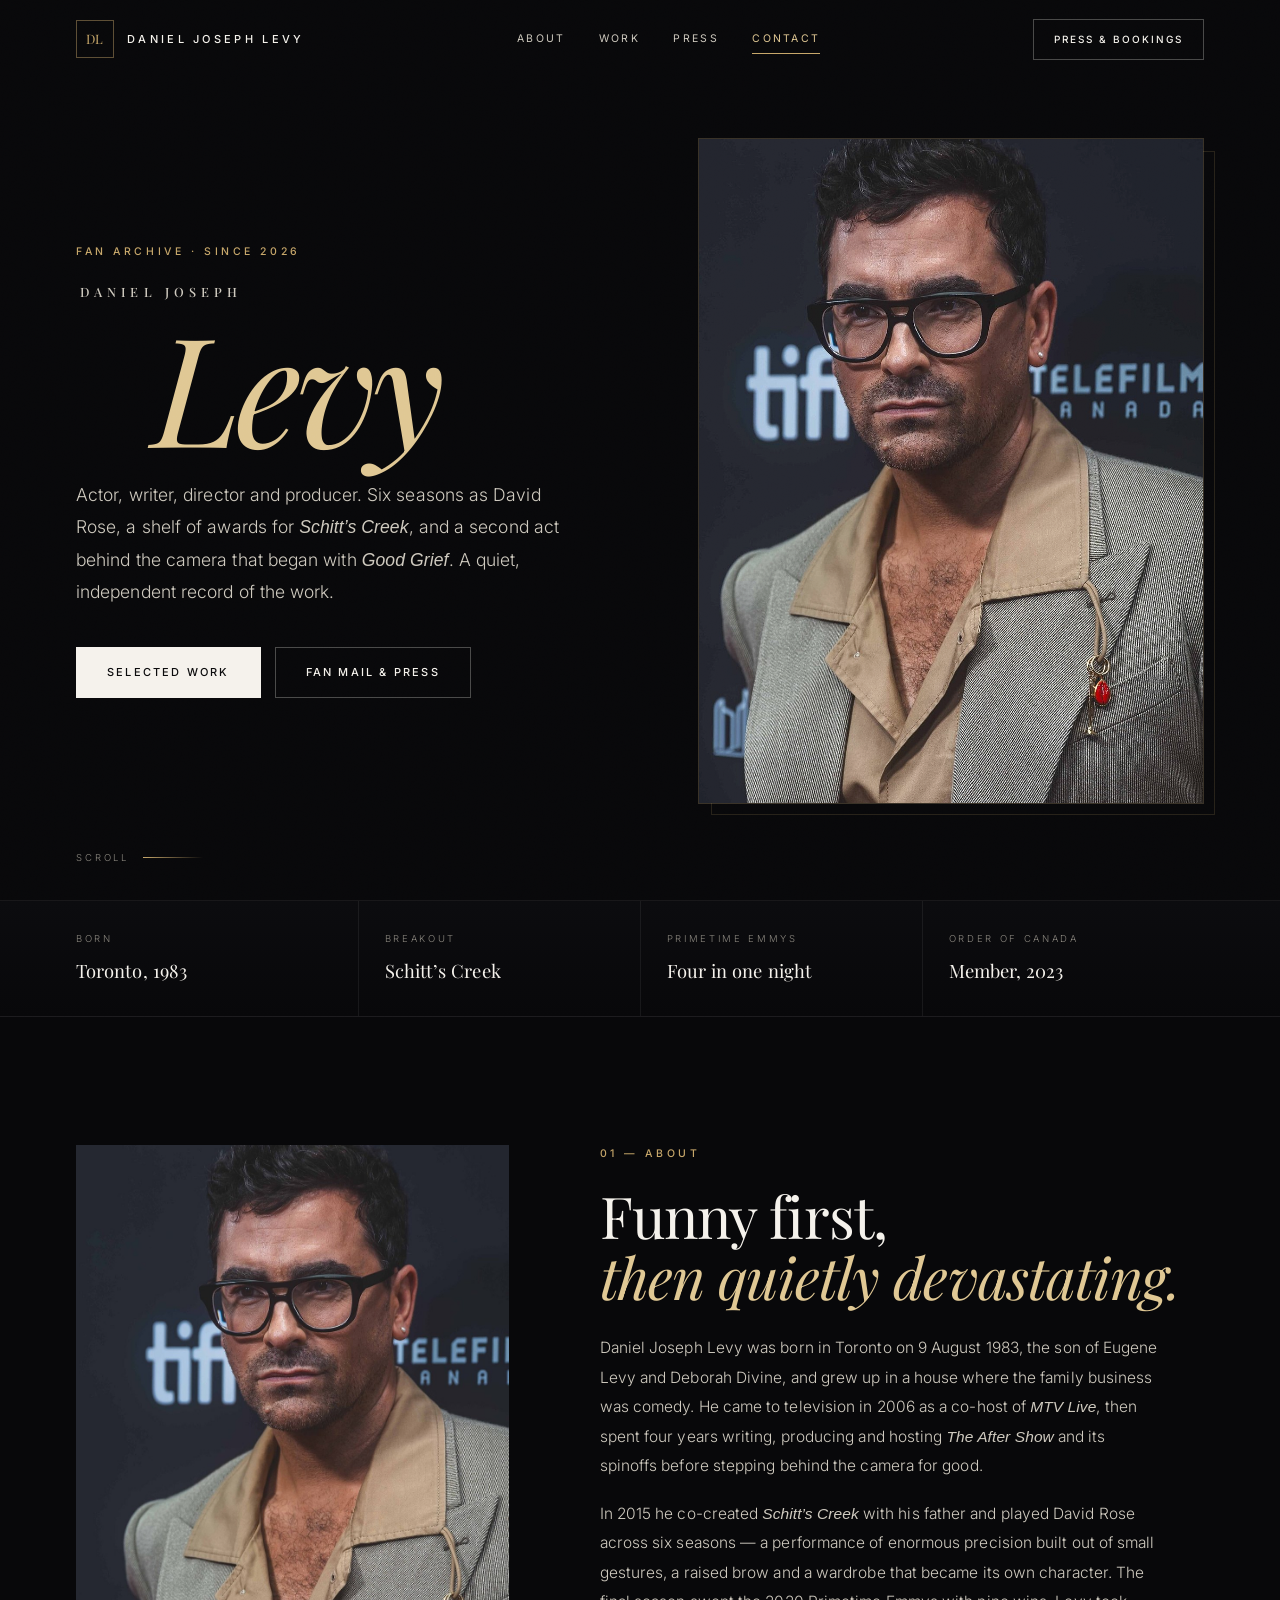
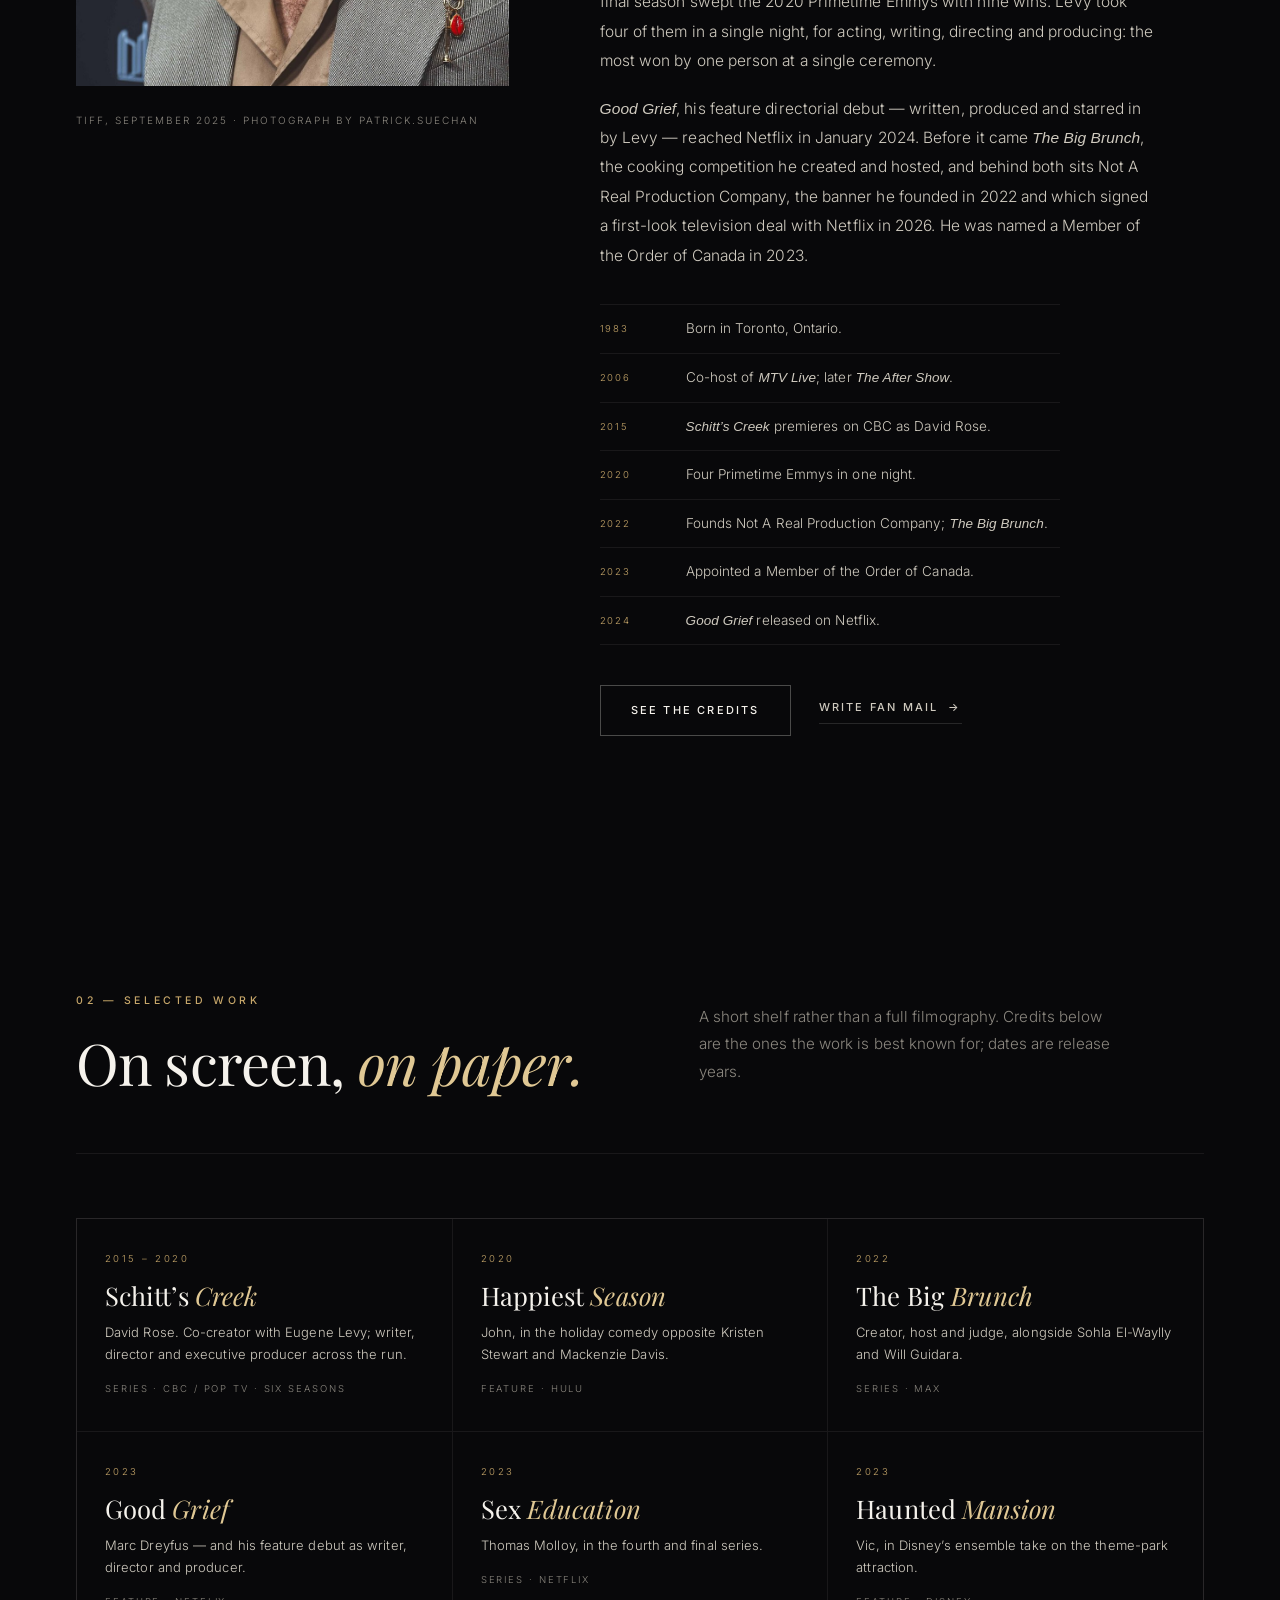
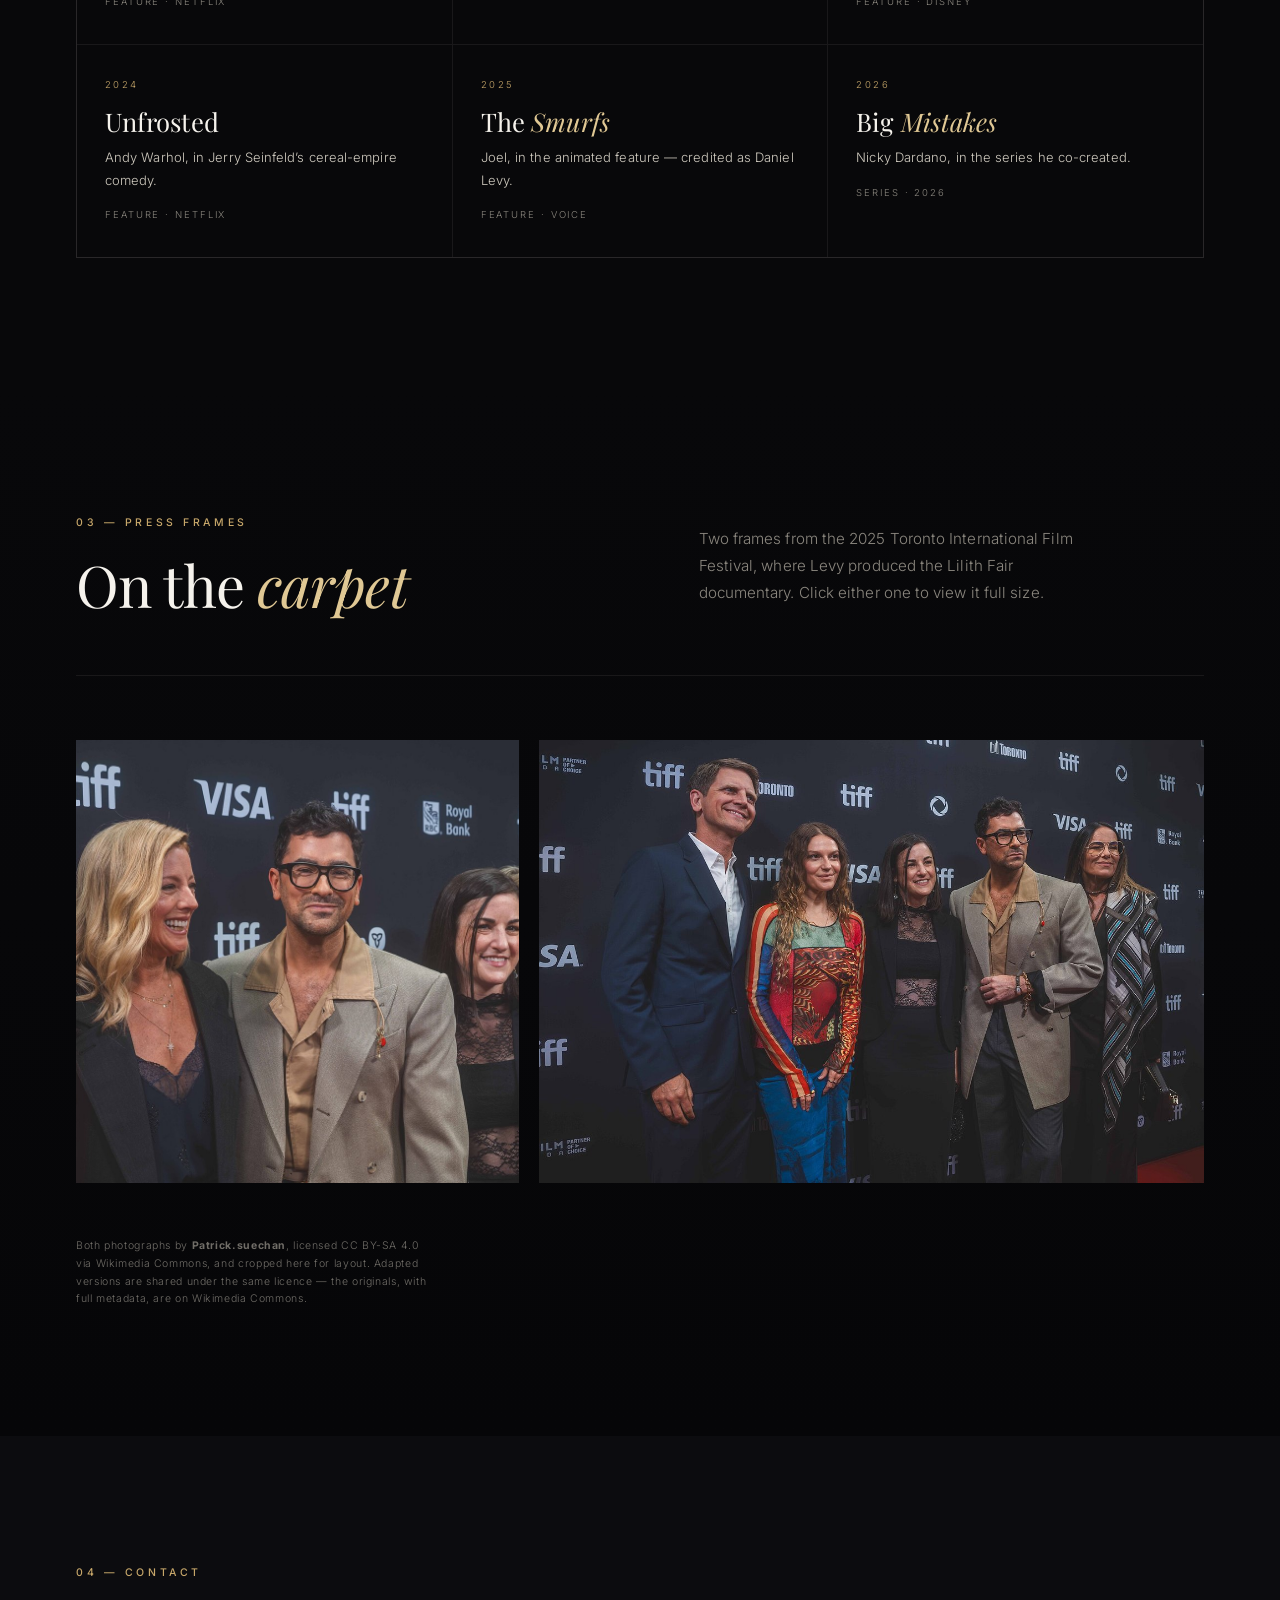
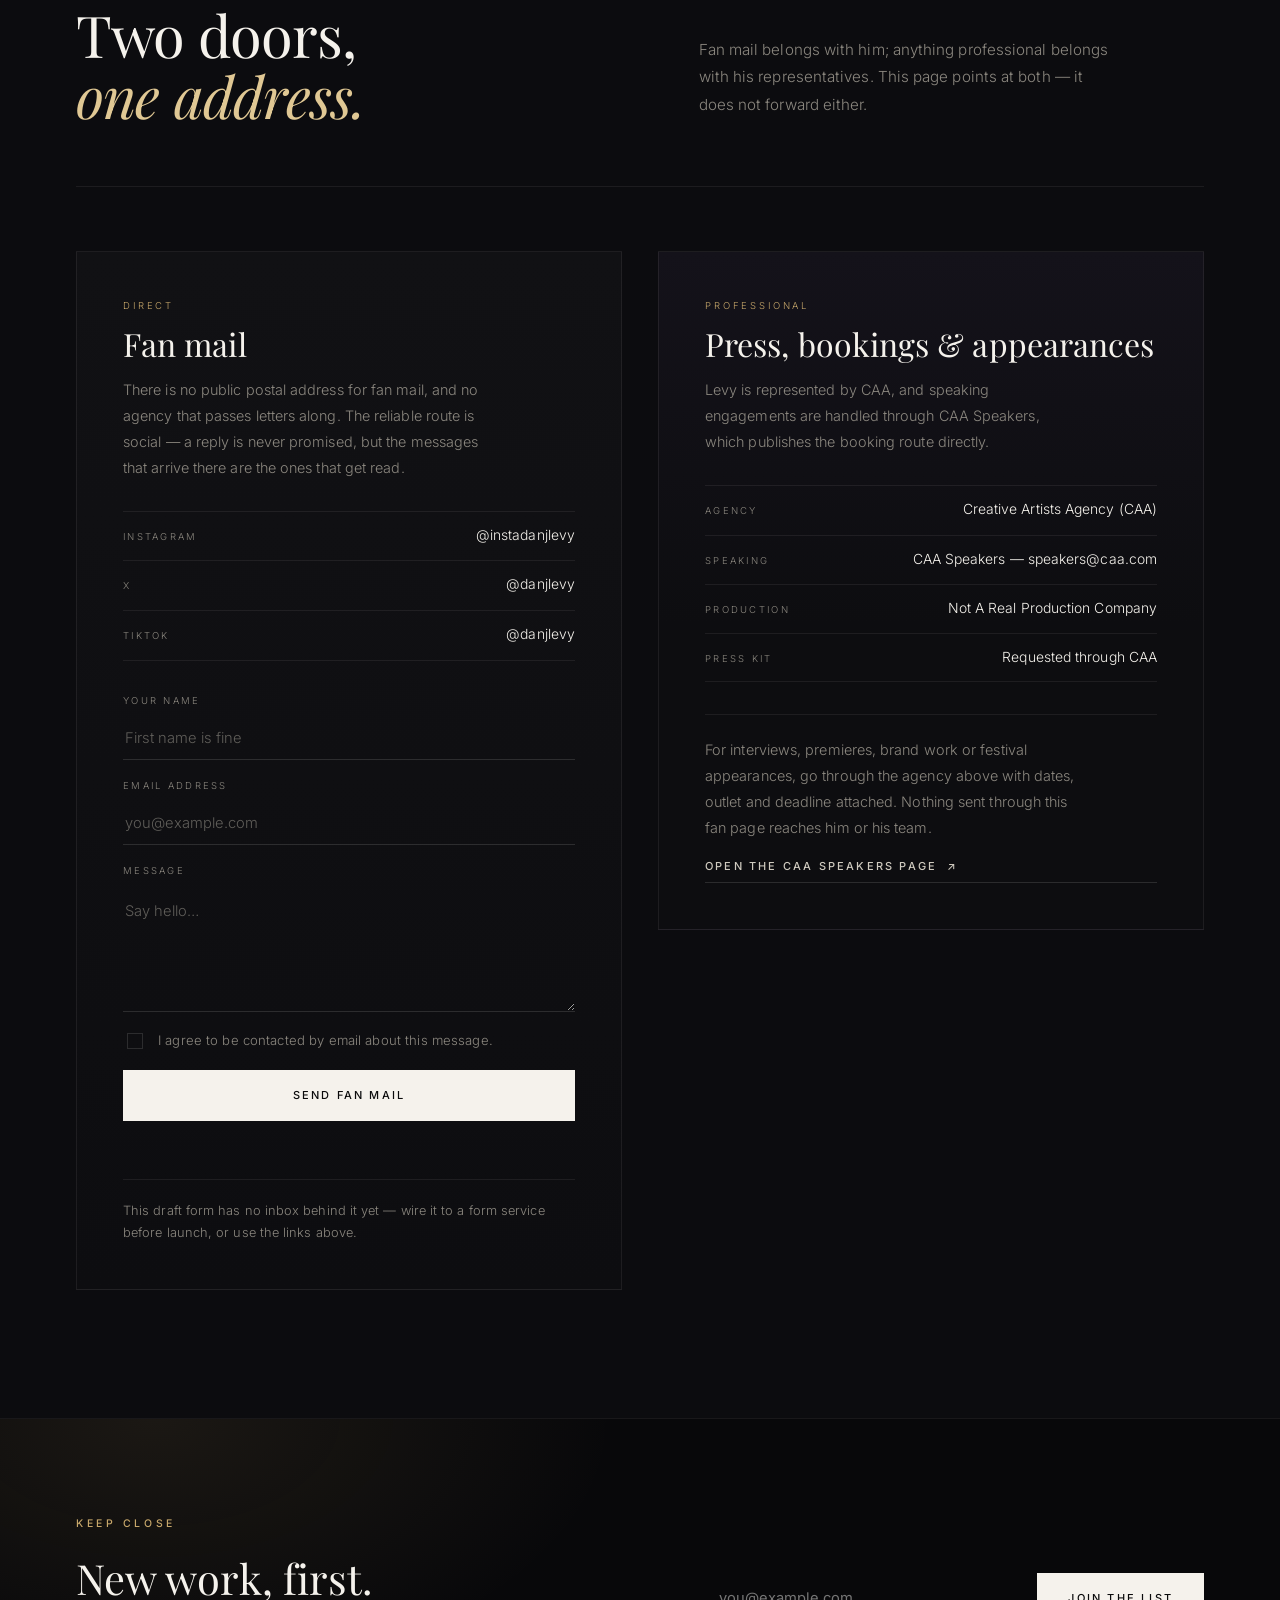
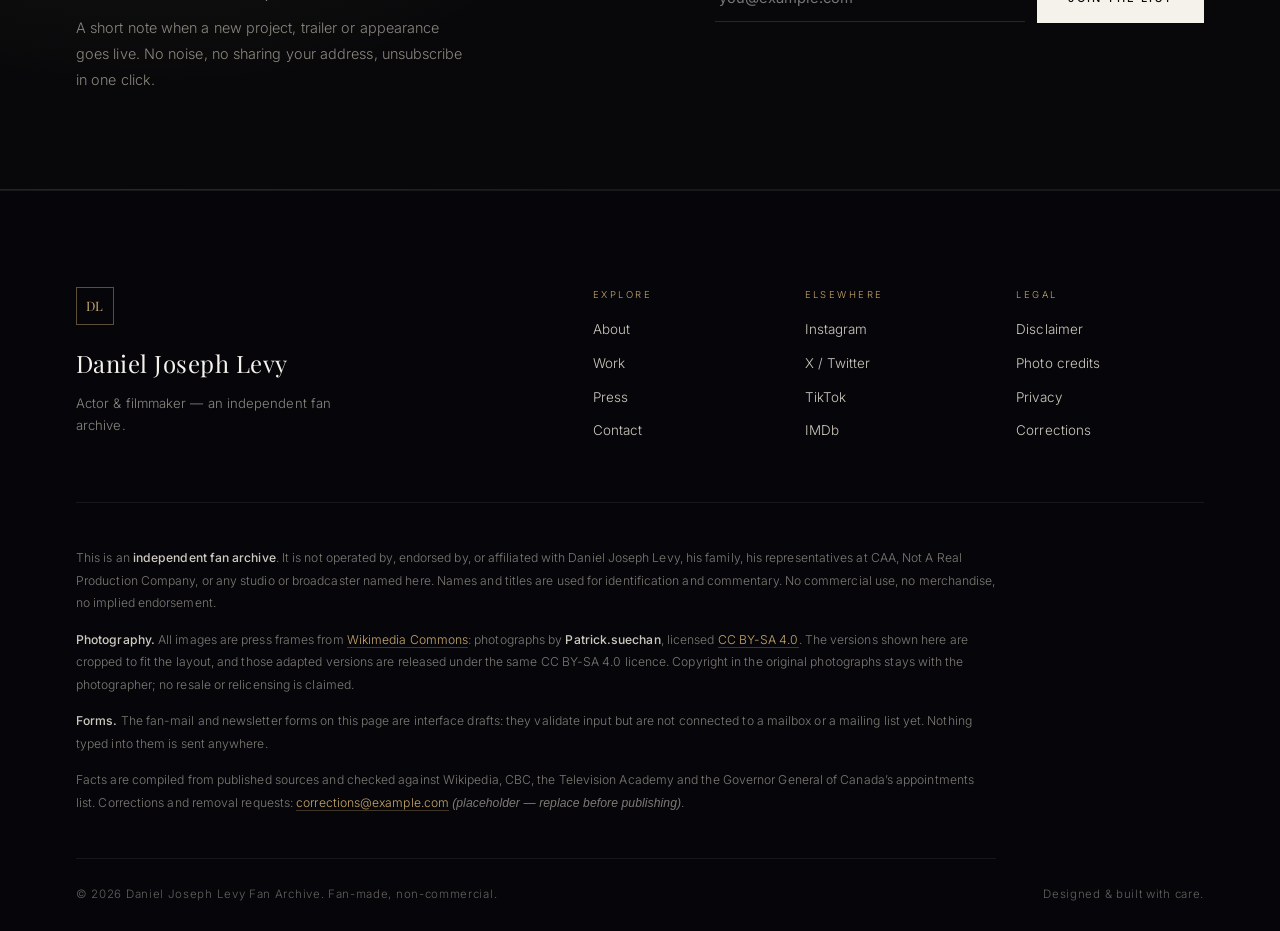
==== commit 9f78d270: "Refactor code structure for improved readability and maintainability" ====
--- a/index.html
+++ b/index.html
@@ -18,7 +18,7 @@
   <link rel="preconnect" href="https://fonts.googleapis.com">
   <link rel="preconnect" href="https://fonts.gstatic.com" crossorigin>
   <link href="https://fonts.googleapis.com/css2?family=Playfair+Display:ital,wght@0,400;0,500;0,600;1,400&family=Inter:wght@300;400;500;600&display=swap" rel="stylesheet">
-  <link rel="stylesheet" href="assets/css/styles.css?v=5">
+  <link rel="stylesheet" href="assets/css/styles.css?v=7">
 
   <script>document.documentElement.classList.remove('no-js');</script>
 </head>
@@ -42,7 +42,7 @@
       </nav>
 
       <div class="site-header__actions">
-        <a class="btn btn--line btn--sm" href="#contact" data-scroll="bookings">Press &amp; bookings</a>
+        <a class="btn btn--line btn--sm" href="#contact">Press &amp; bookings</a>
         <button class="nav-toggle" id="nav-toggle" type="button" aria-expanded="false" aria-controls="primary-nav" aria-label="Open menu">
           <span></span><span></span>
         </button>
--- a/assets/css/styles.css
+++ b/assets/css/styles.css
@@ -524,7 +524,13 @@
   overflow: hidden;
   background: var(--panel);
 }
-.frame img { width: 100%; height: 100%; object-fit: cover; }
+.frame img {
+  position: relative;
+  z-index: 1;
+  width: 100%;
+  height: 100%;
+  object-fit: cover;
+}
 .frame::after {
   content: "";
   position: absolute;
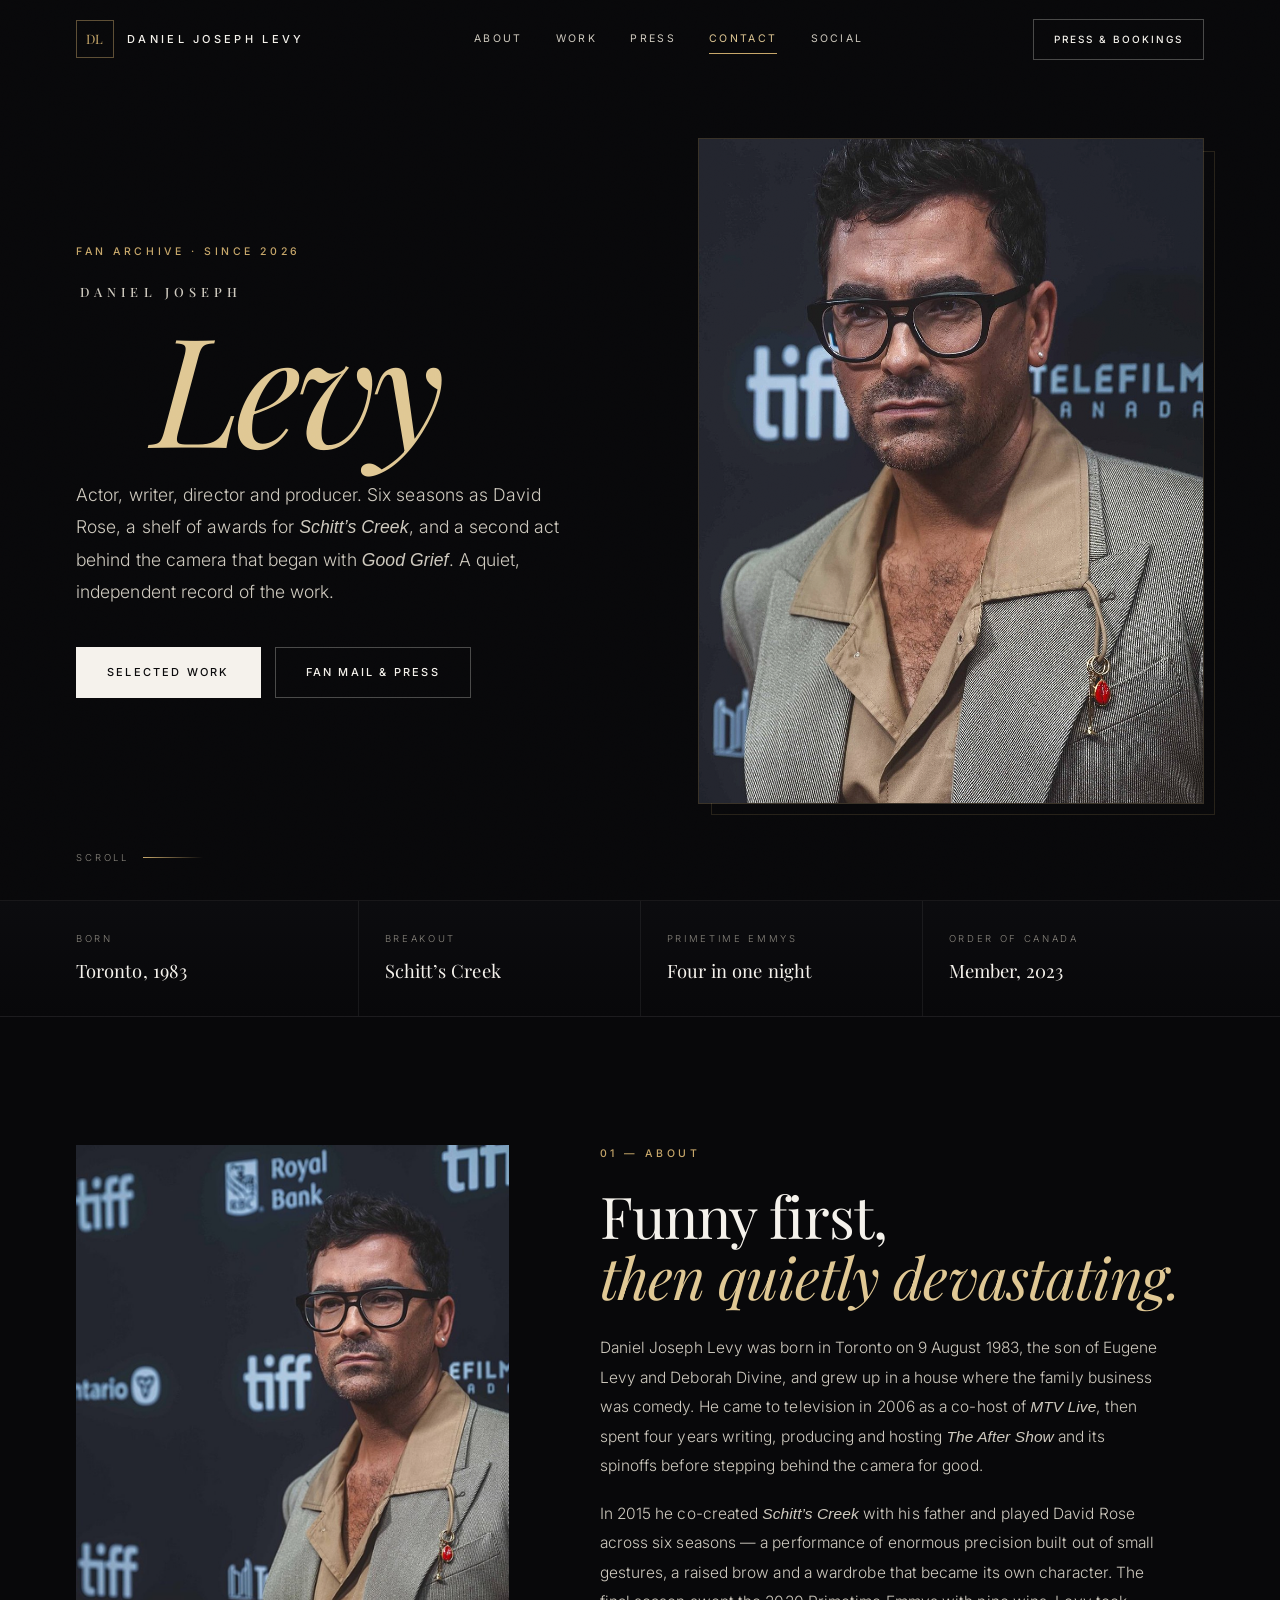
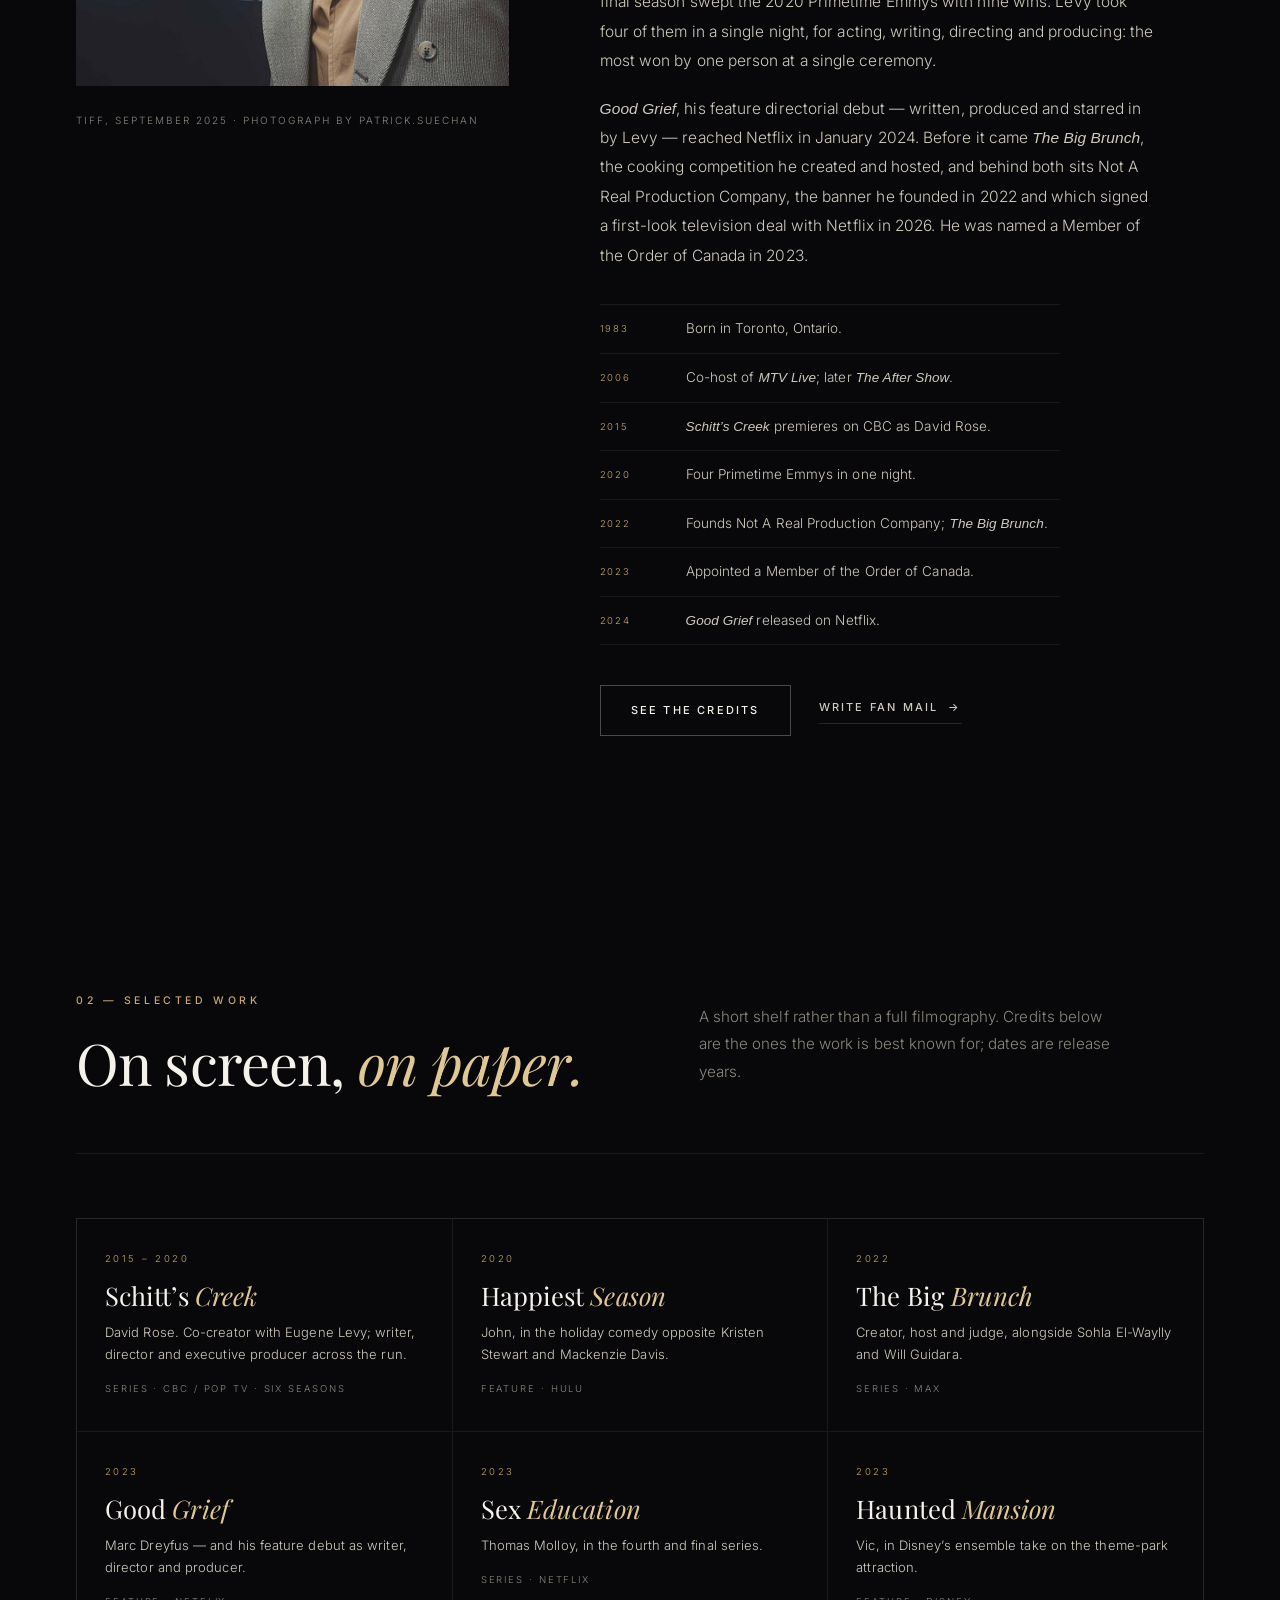
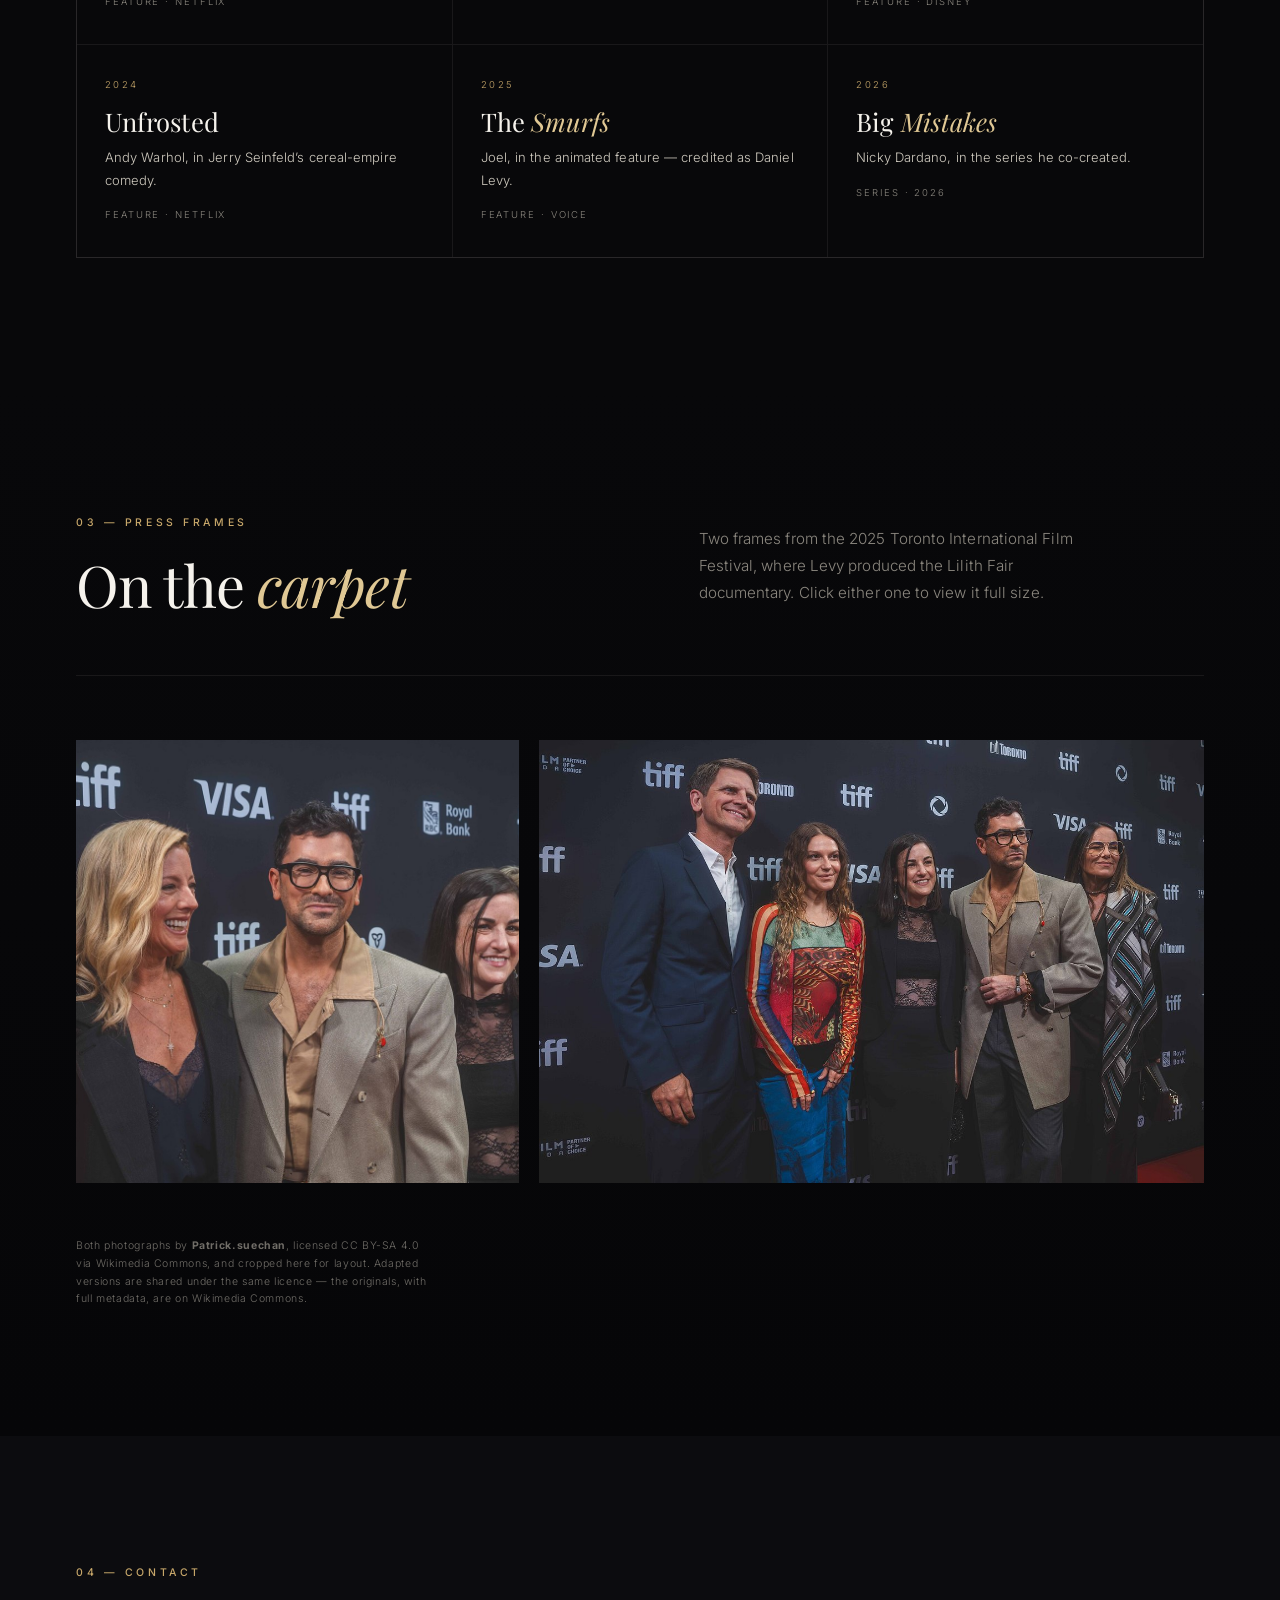
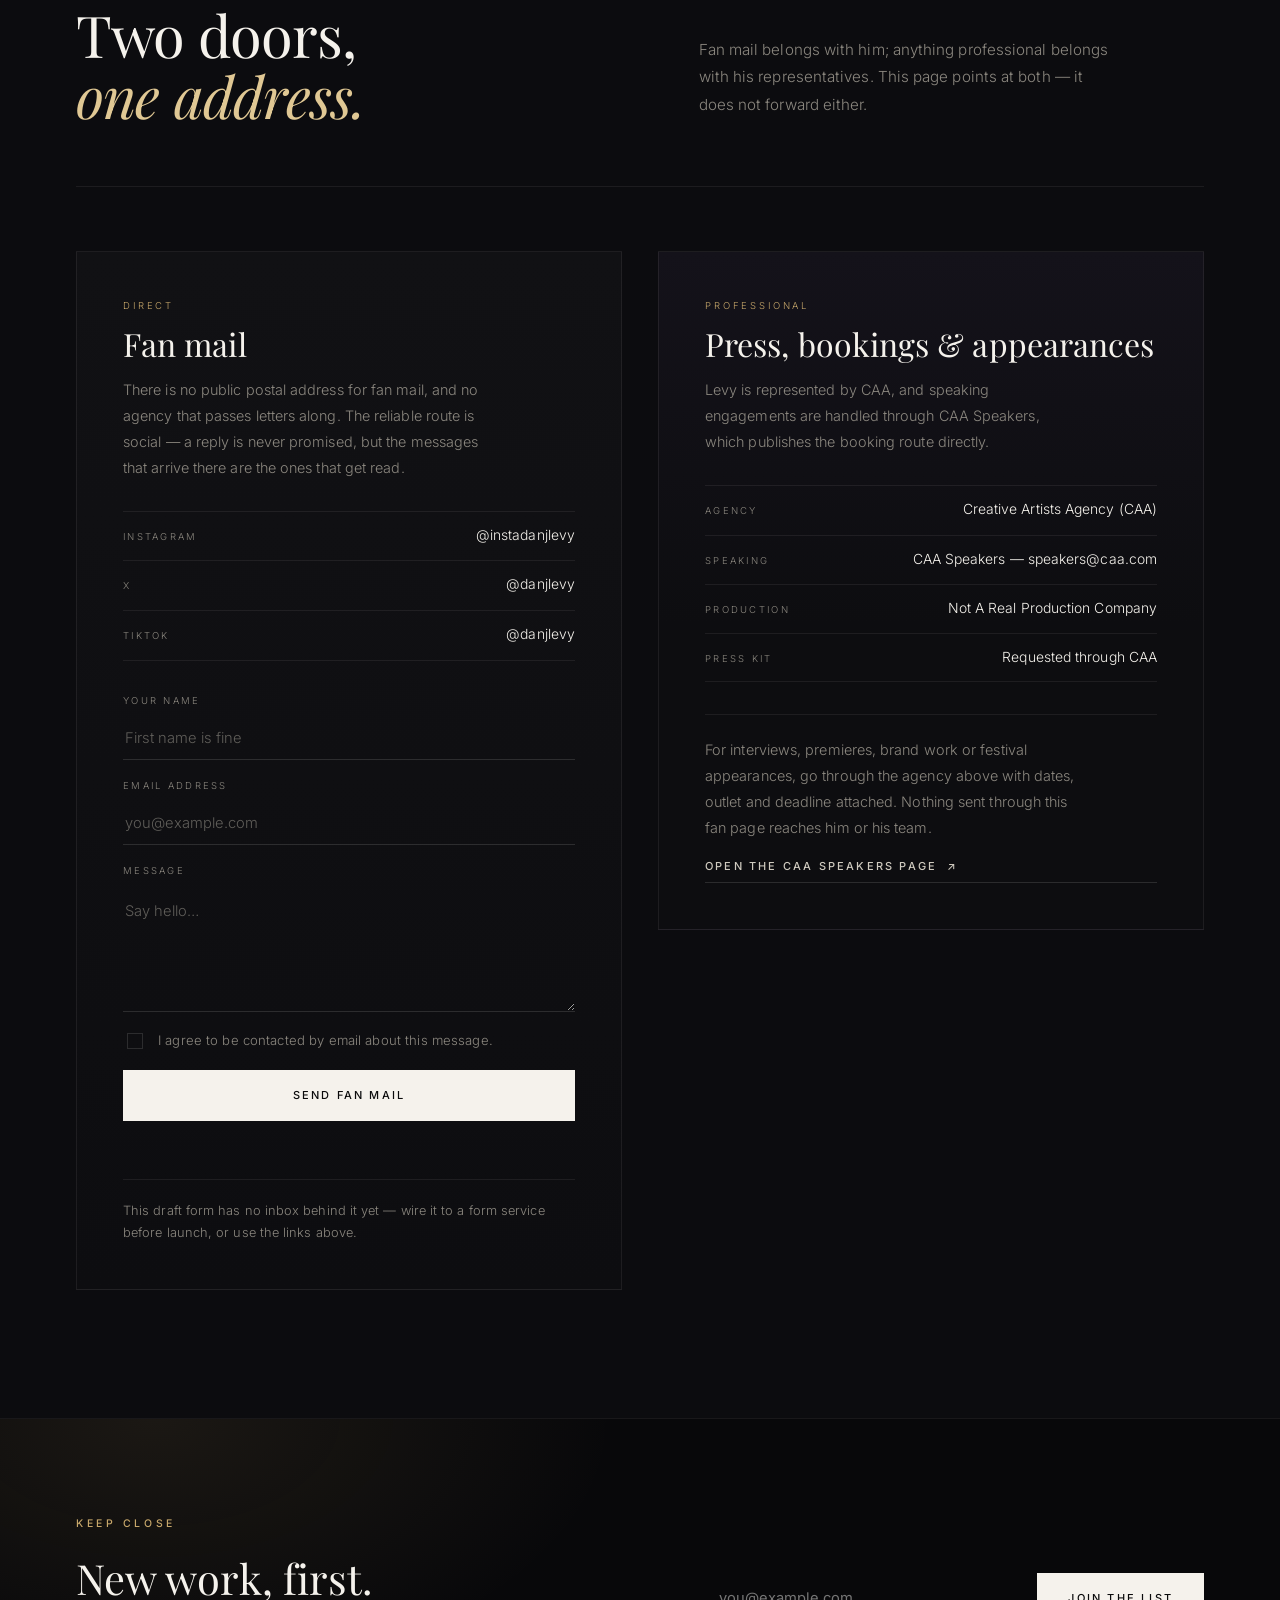
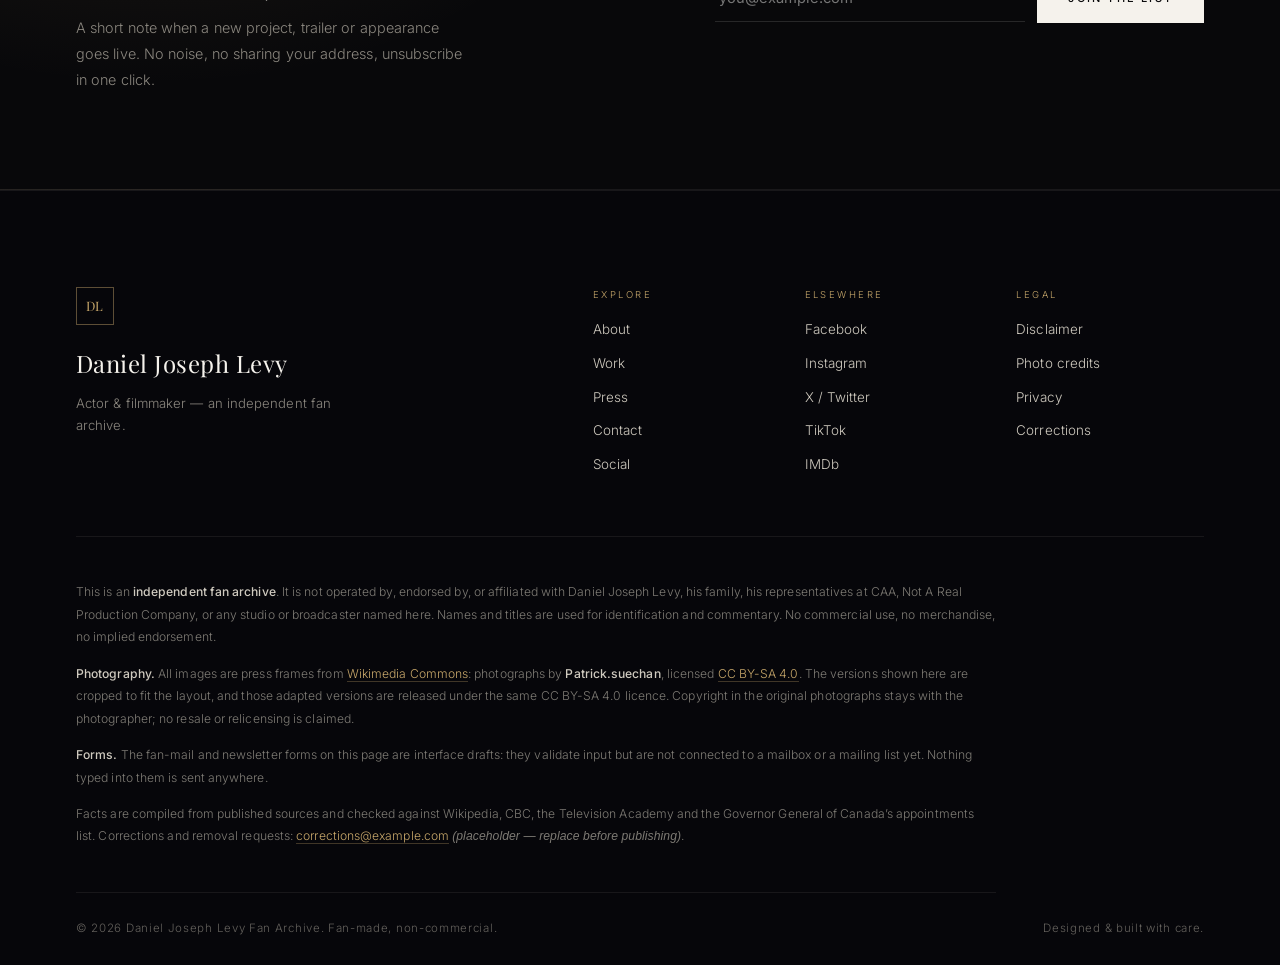
==== commit d8b2e269: "Add social media page for Daniel Joseph Levy with verified accounts and cautionary notes" ====
--- a/index.html
+++ b/index.html
@@ -18,7 +18,7 @@
   <link rel="preconnect" href="https://fonts.googleapis.com">
   <link rel="preconnect" href="https://fonts.gstatic.com" crossorigin>
   <link href="https://fonts.googleapis.com/css2?family=Playfair+Display:ital,wght@0,400;0,500;0,600;1,400&family=Inter:wght@300;400;500;600&display=swap" rel="stylesheet">
-  <link rel="stylesheet" href="assets/css/styles.css?v=7">
+  <link rel="stylesheet" href="assets/css/styles.css?v=8">
 
   <script>document.documentElement.classList.remove('no-js');</script>
 </head>
@@ -39,6 +39,7 @@
         <a href="#work">Work</a>
         <a href="#press">Press</a>
         <a href="#contact">Contact</a>
+        <a href="social.html">Social</a>
       </nav>
 
       <div class="site-header__actions">
@@ -110,7 +111,7 @@
         <div class="about__media reveal">
           <div class="frame">
             <div class="ph"><span class="ph__mark">DL</span><em class="ph__label">Portrait</em></div>
-            <img src="images/about.jpg" alt="Close portrait of Daniel Joseph Levy in horn-rimmed glasses at the Toronto International Film Festival, 2025" width="1000" height="1250" loading="lazy" data-ph>
+            <img src="images/about.jpg" alt="Three-quarter portrait of Daniel Joseph Levy in horn-rimmed glasses on the festival backdrop, Toronto International Film Festival, 2025" width="1000" height="1250" loading="lazy" data-ph>
           </div>
           <p class="about__caption">TIFF, September 2025 &middot; Photograph by Patrick.suechan</p>
         </div>
@@ -444,9 +445,11 @@
             <a href="#work">Work</a>
             <a href="#press">Press</a>
             <a href="#contact">Contact</a>
+            <a href="social.html">Social</a>
           </div>
           <div>
             <p class="site-footer__head">Elsewhere</p>
+            <a href="https://www.facebook.com/DanLevy" rel="noopener">Facebook</a>
             <a href="https://www.instagram.com/instadanjlevy/" rel="noopener">Instagram</a>
             <a href="https://x.com/danjlevy" rel="noopener">X / Twitter</a>
             <a href="https://www.tiktok.com/@danjlevy" rel="noopener">TikTok</a>
--- a/assets/css/styles.css
+++ b/assets/css/styles.css
@@ -1203,6 +1203,118 @@
 .no-js .reveal { opacity: 1; transform: none; }
 
 /* ---------- 18. Responsive ---------- */
+/* ---------- 17b. Social page ---------- */
+.nav a[aria-current="page"] { color: var(--gold); }
+.nav a[aria-current="page"]::after { transform: scaleX(1); }
+
+.social-page { padding-top: calc(var(--nav-h) + clamp(48px, 8vh, 92px)); }
+
+.social__grid {
+  display: grid;
+  grid-template-columns: repeat(3, 1fr);
+  gap: 1px;
+  margin-top: clamp(34px, 5vw, 52px);
+  background: var(--line-soft);
+  border: 1px solid var(--line-soft);
+}
+.social__card {
+  position: relative;
+  display: flex;
+  flex-direction: column;
+  gap: 12px;
+  padding: clamp(24px, 2.8vw, 34px) clamp(22px, 2.6vw, 30px) clamp(26px, 3vw, 34px);
+  background: var(--ink);
+  transition: background .4s var(--ease);
+}
+.social__card:hover { background: #0d0d10; }
+.social__logo {
+  width: 24px;
+  height: 24px;
+  fill: var(--gold);
+  margin-bottom: 6px;
+}
+.social__name {
+  font-family: var(--font-display);
+  font-size: clamp(1.24rem, 1.8vw, 1.44rem);
+  line-height: 1.2;
+}
+.social__handle {
+  font-size: 10px;
+  letter-spacing: .2em;
+  text-transform: uppercase;
+  color: var(--gold);
+}
+.social__note {
+  font-size: 13px;
+  line-height: 1.75;
+  color: var(--paper-dim);
+}
+.social__go {
+  margin-top: auto;
+  padding-top: 14px;
+  font-size: 9.5px;
+  letter-spacing: .22em;
+  text-transform: uppercase;
+  color: var(--paper);
+}
+.social__go span { border-bottom: 1px solid var(--line); padding-bottom: 3px; }
+.social__card:hover .social__go span { border-color: var(--gold); color: var(--gold); }
+/* The whole card is the link target. */
+.social__card .social__stretch {
+  position: absolute;
+  inset: 0;
+  z-index: 2;
+  font-size: 0;
+  color: transparent;
+}
+.social__card .social__stretch:focus-visible { outline: 1px solid var(--gold); outline-offset: -3px; }
+
+.caution {
+  display: grid;
+  grid-template-columns: 34px minmax(0, 1fr);
+  gap: clamp(16px, 2vw, 24px);
+  align-items: start;
+  margin-top: 1px;
+  padding: clamp(24px, 3vw, 34px);
+  border: 1px solid rgba(199, 167, 106, .28);
+  background: linear-gradient(180deg, rgba(199, 167, 106, .05), transparent 60%);
+}
+.caution__logo { width: 26px; height: 26px; fill: var(--gold); margin-top: 4px; }
+.caution h3 {
+  font-family: var(--font-display);
+  font-size: clamp(1.15rem, 1.8vw, 1.35rem);
+  margin-bottom: 10px;
+}
+.caution p {
+  font-size: 13.5px;
+  line-height: 1.8;
+  color: var(--paper-dim);
+  max-width: 68ch;
+}
+.caution p + p { margin-top: 12px; }
+.caution strong { color: var(--paper); }
+
+.social__foot {
+  display: flex;
+  flex-wrap: wrap;
+  gap: 18px;
+  align-items: center;
+  justify-content: space-between;
+  margin-top: clamp(34px, 5vw, 52px);
+  padding-top: 26px;
+  border-top: 1px solid var(--line-soft);
+}
+.social__foot p { font-size: 12px; line-height: 1.7; color: var(--muted); max-width: 56ch; }
+
+@media (max-width: 1024px) {
+  .social__grid { grid-template-columns: repeat(2, 1fr); }
+}
+
+@media (max-width: 640px) {
+  .social__grid { grid-template-columns: 1fr; }
+  .caution { grid-template-columns: 1fr; }
+}
+
 @media (max-width: 1024px) {
   .about__grid { grid-template-columns: 1fr; gap: 40px; }
   .work__grid { grid-template-columns: repeat(2, 1fr); }
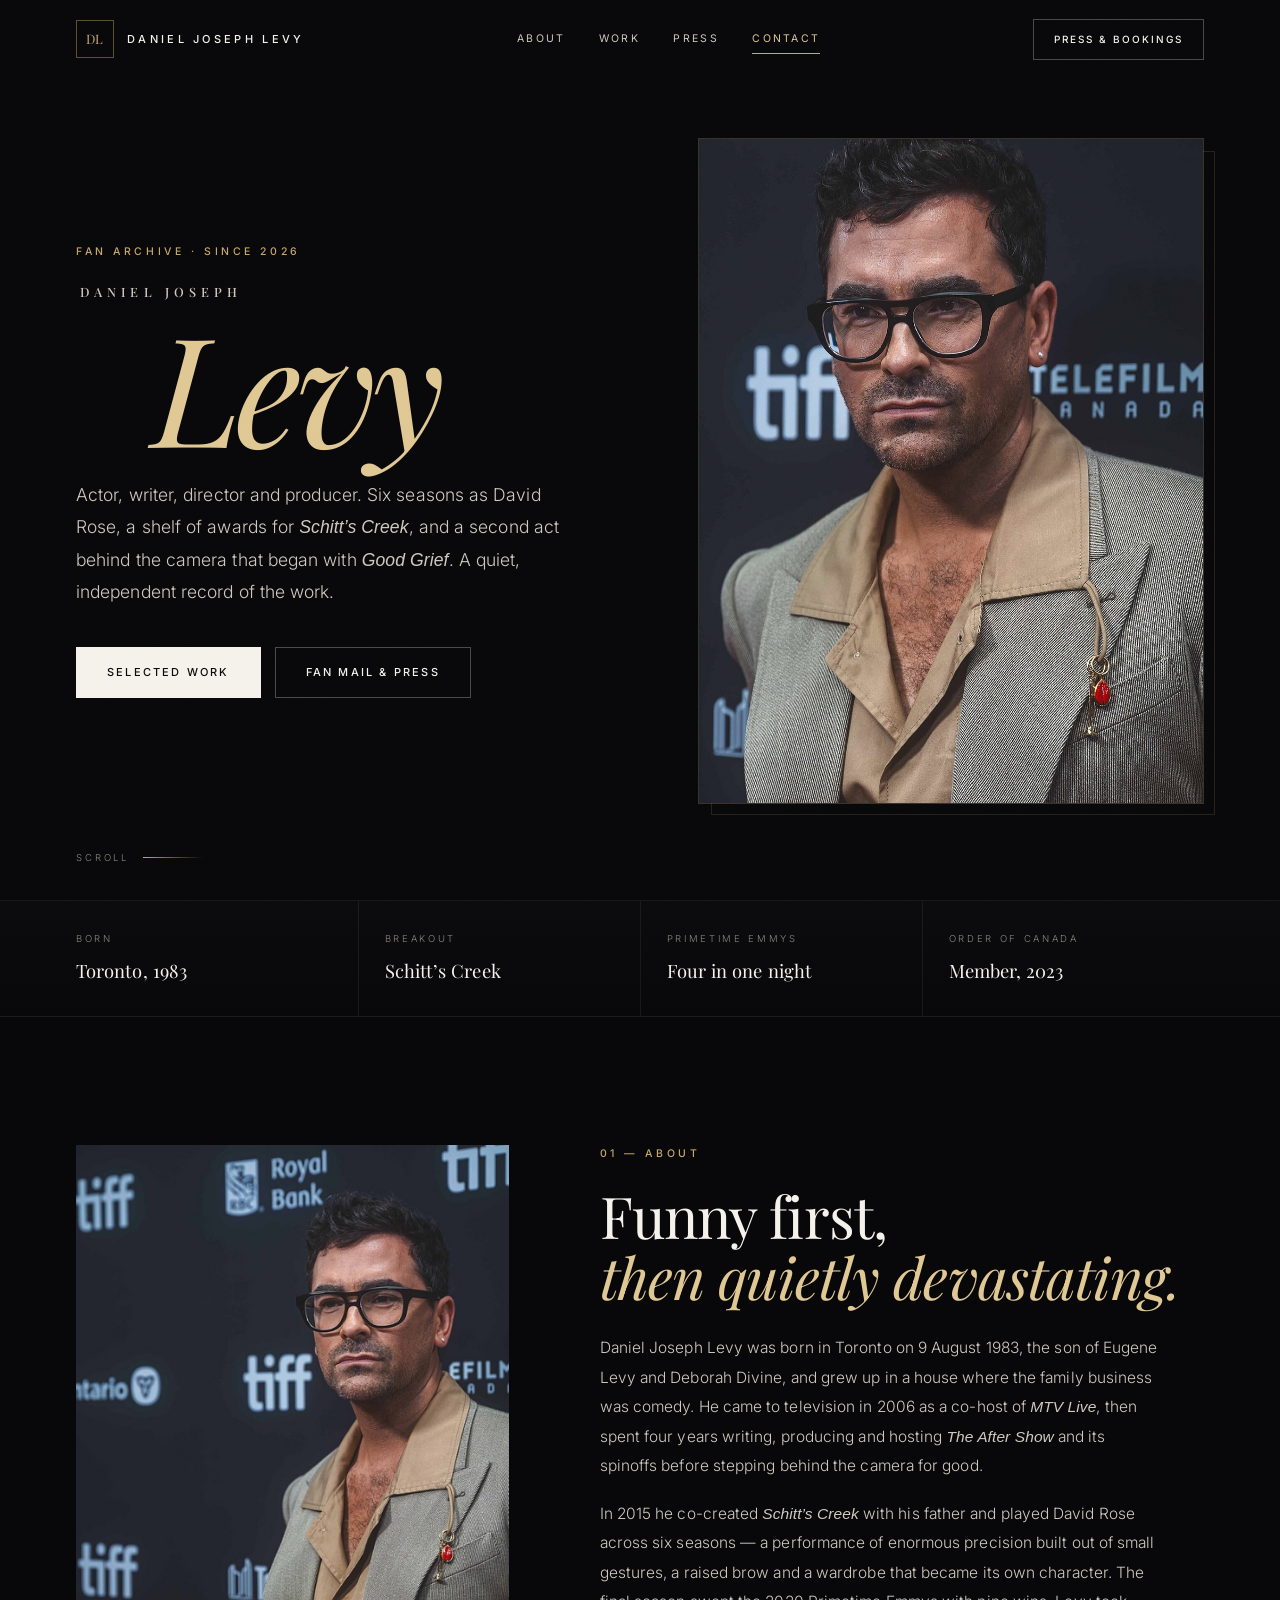
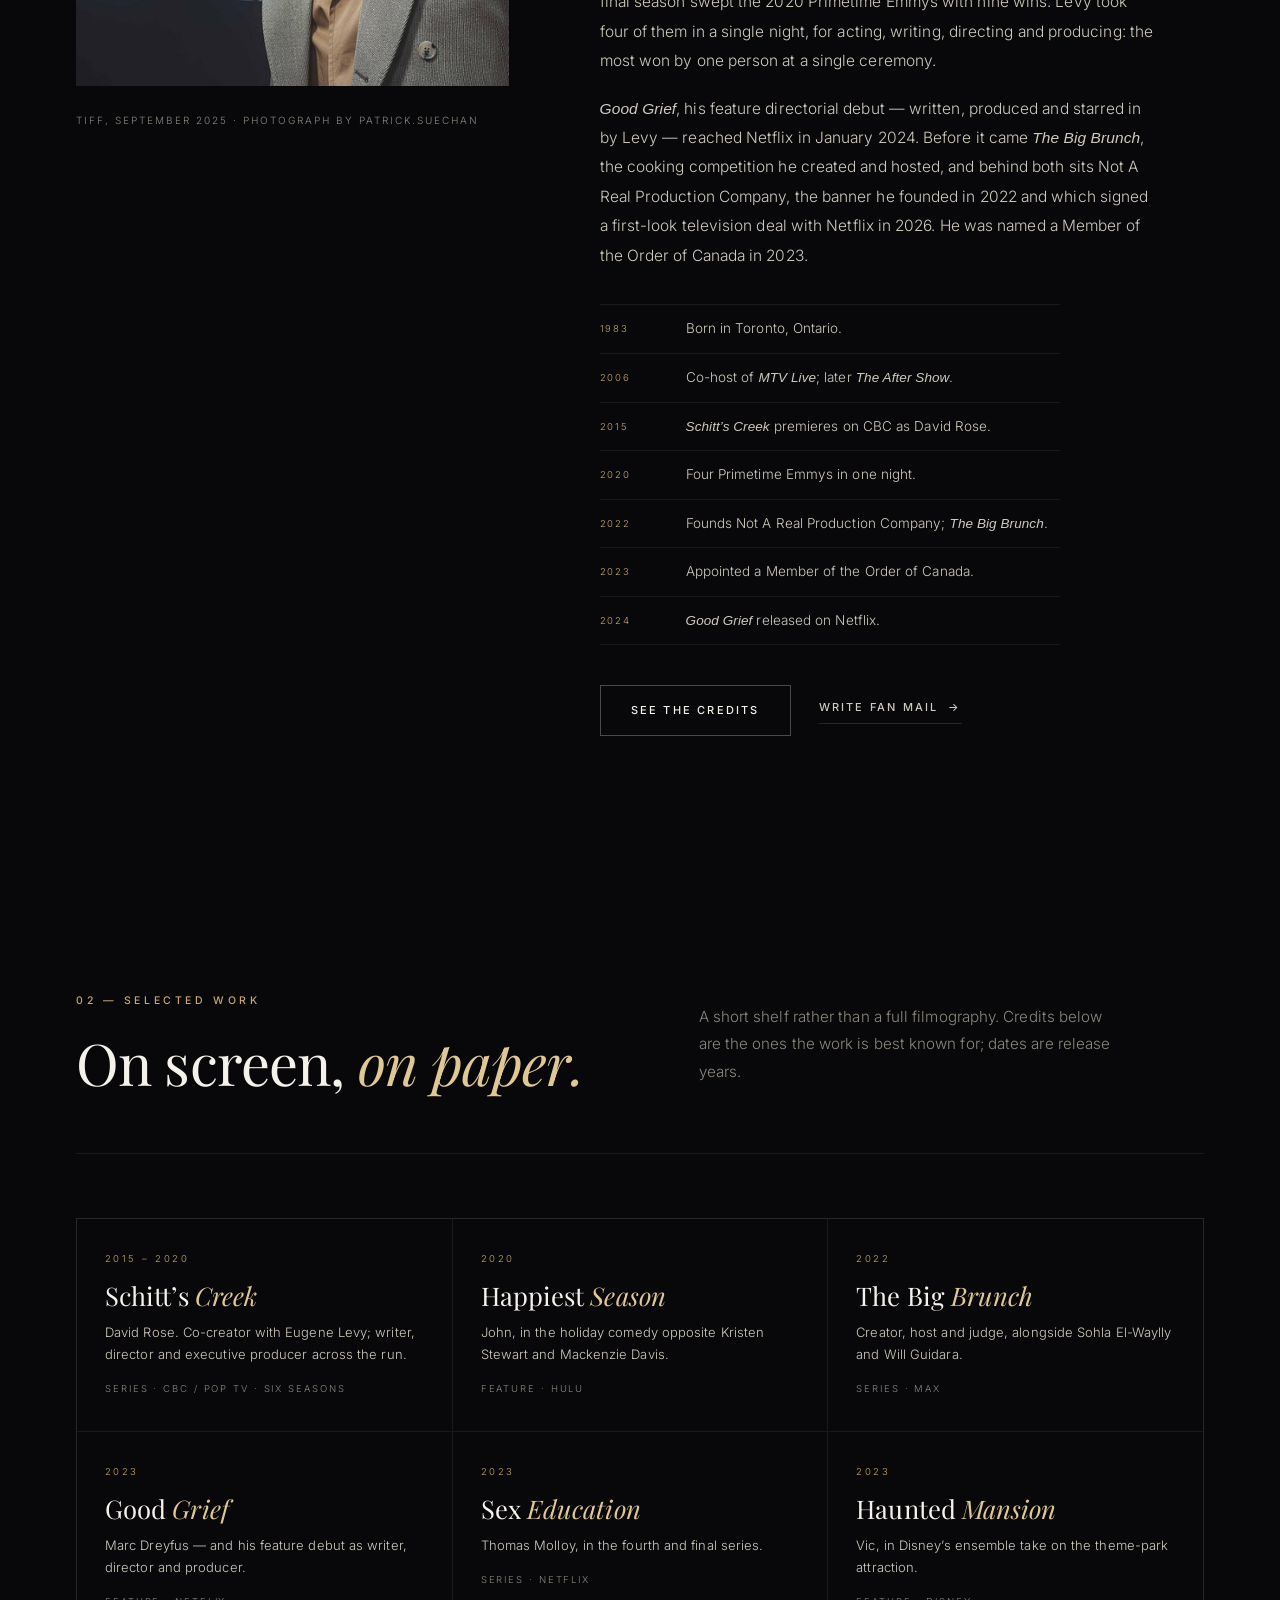
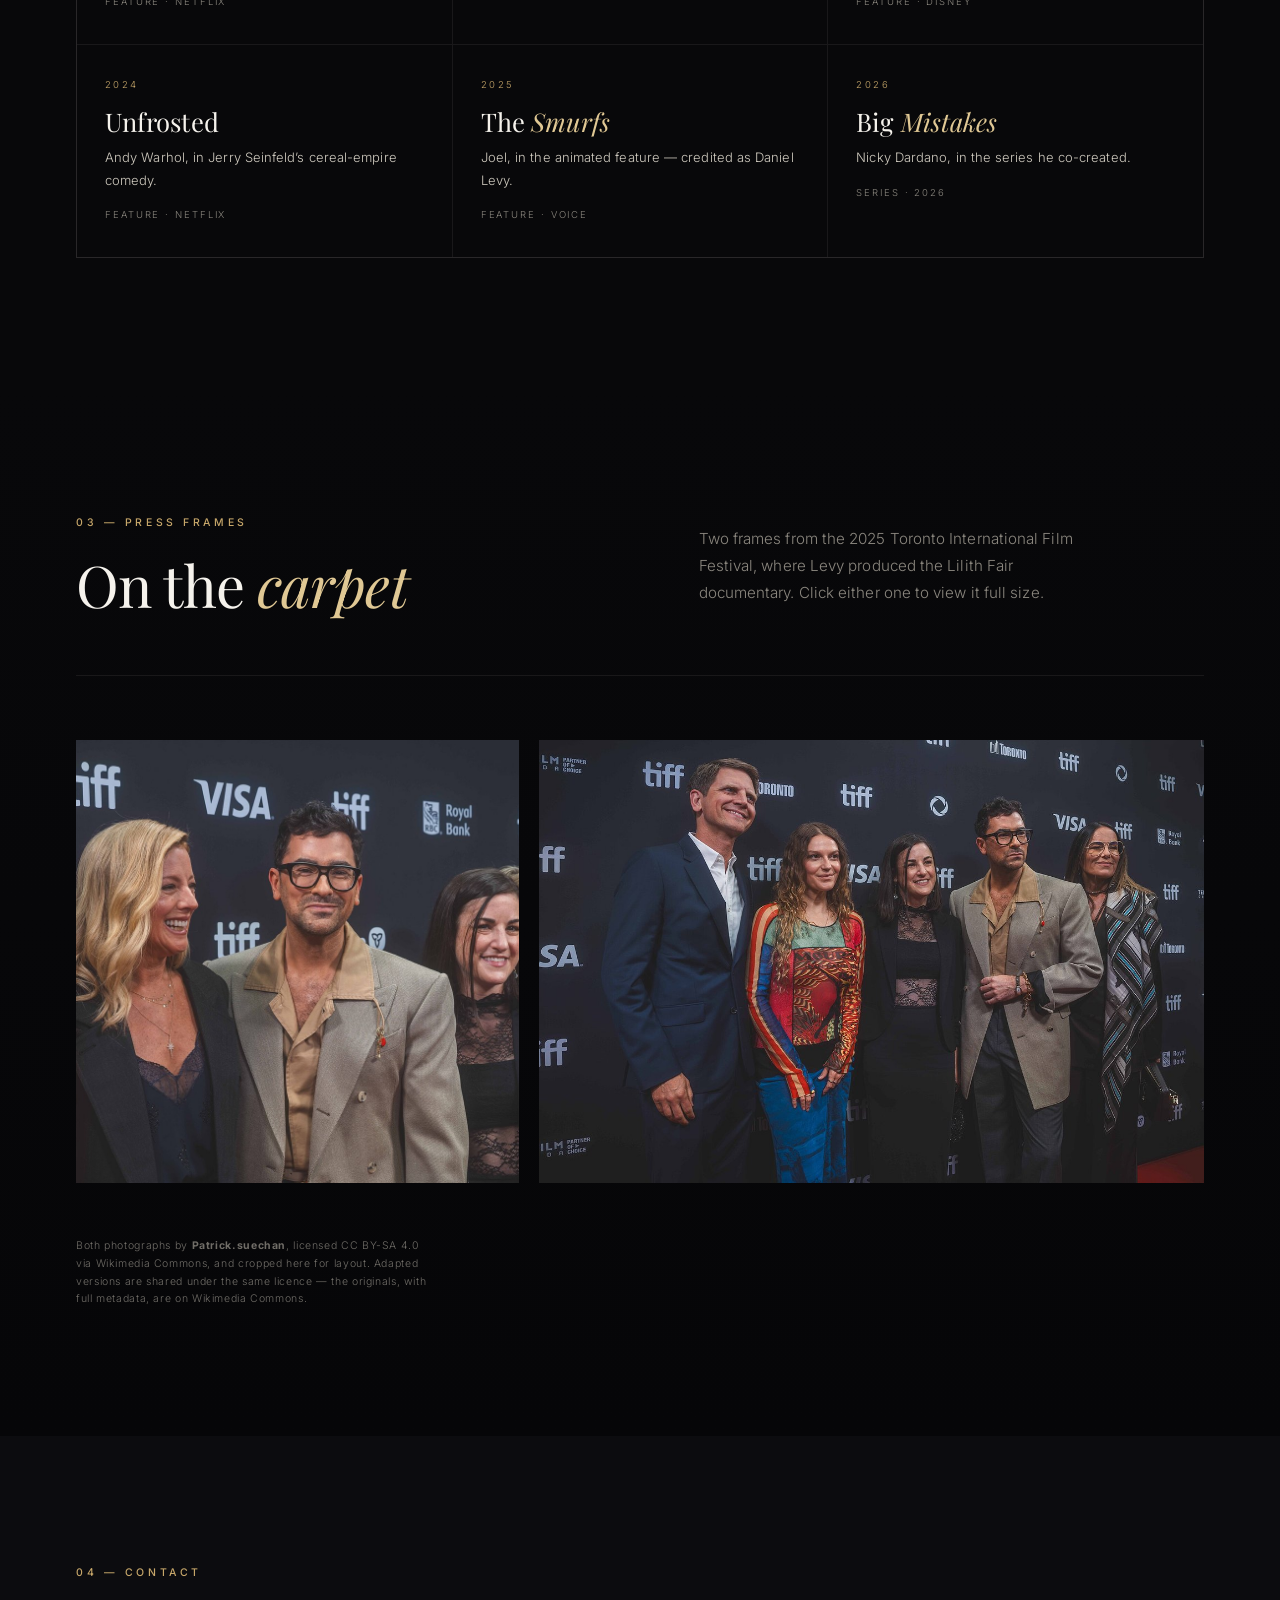
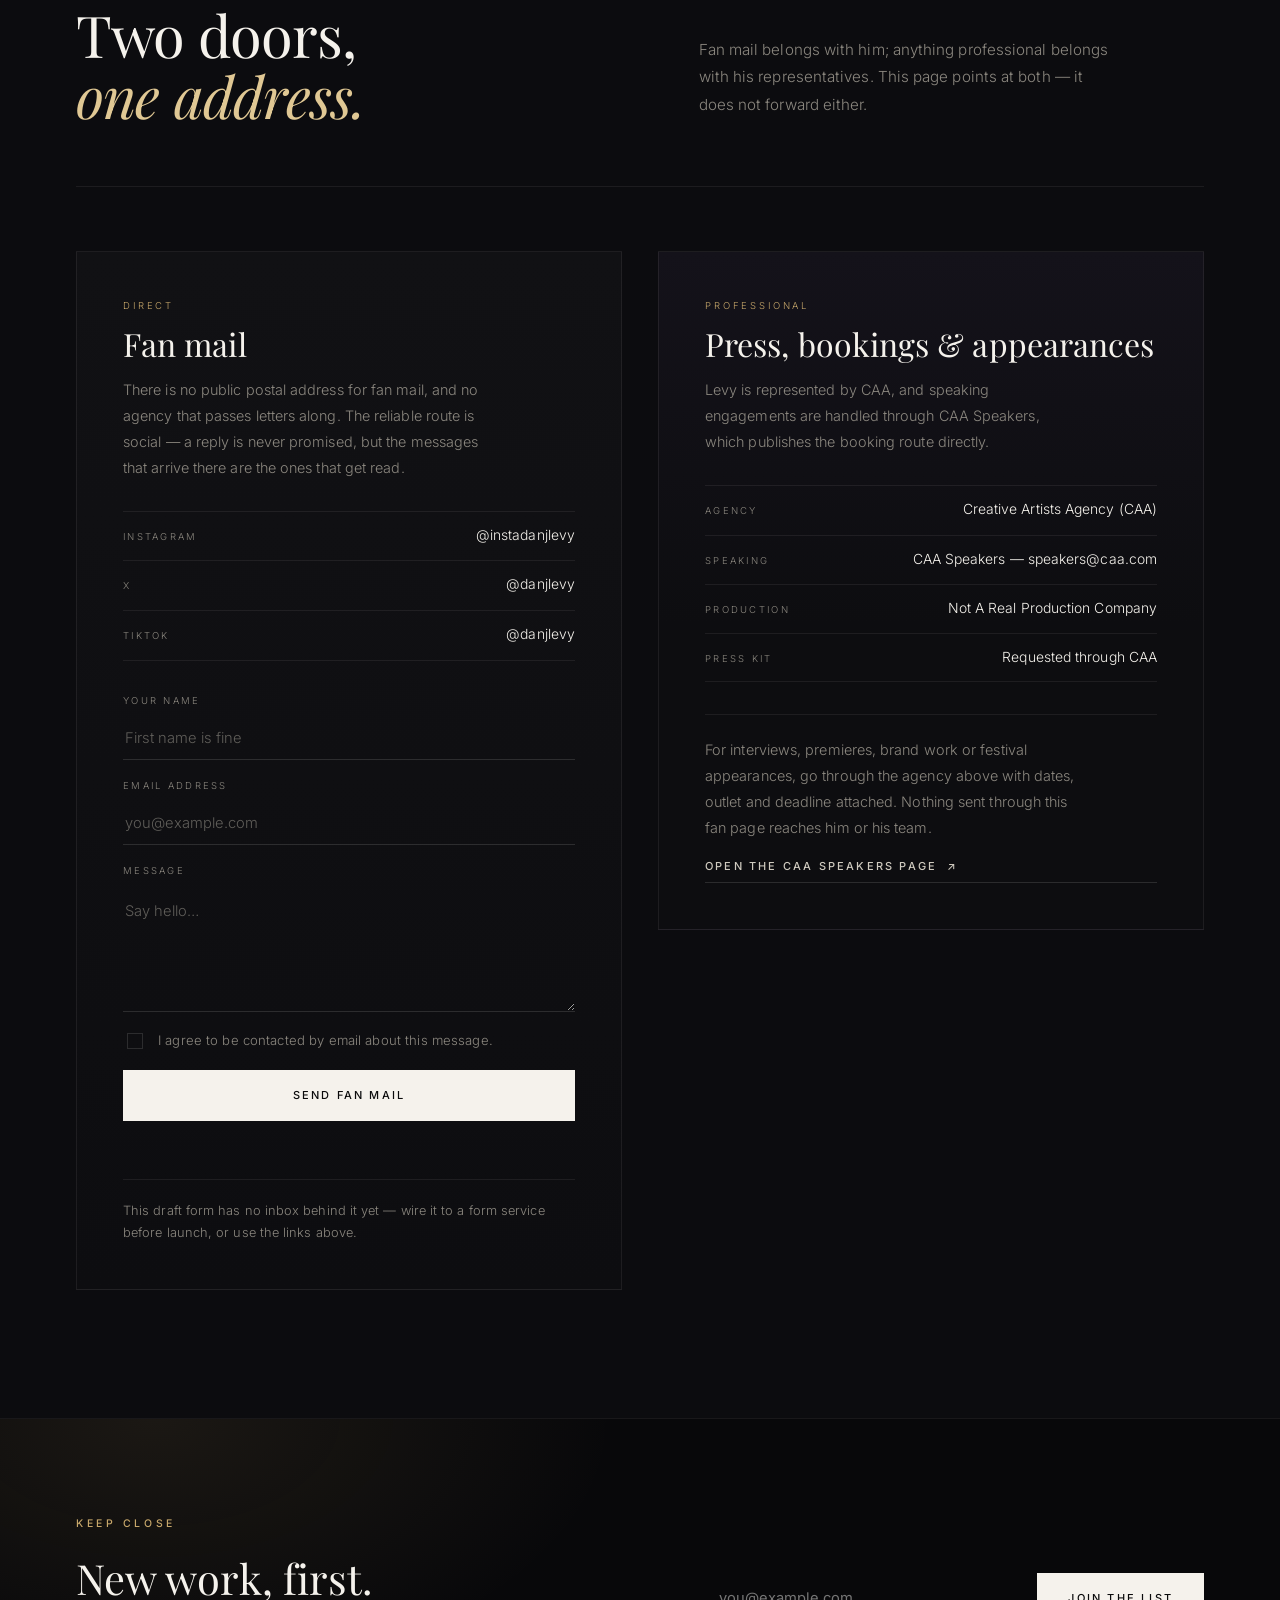
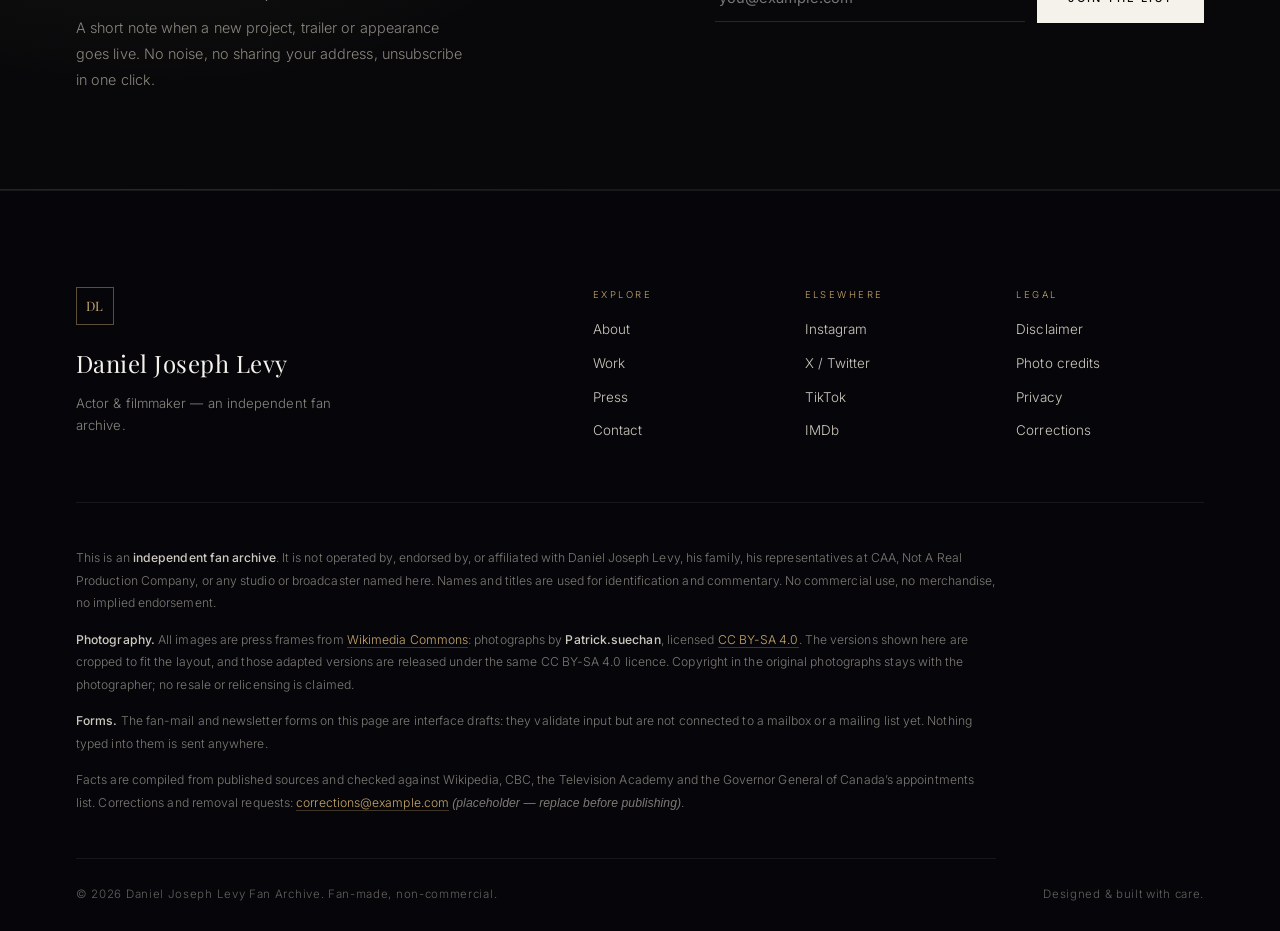
==== commit 090430de: "Remove social.html page and update stylesheet version in index.html" ====
--- a/index.html
+++ b/index.html
@@ -18,7 +18,7 @@
   <link rel="preconnect" href="https://fonts.googleapis.com">
   <link rel="preconnect" href="https://fonts.gstatic.com" crossorigin>
   <link href="https://fonts.googleapis.com/css2?family=Playfair+Display:ital,wght@0,400;0,500;0,600;1,400&family=Inter:wght@300;400;500;600&display=swap" rel="stylesheet">
-  <link rel="stylesheet" href="assets/css/styles.css?v=8">
+  <link rel="stylesheet" href="assets/css/styles.css?v=9">
 
   <script>document.documentElement.classList.remove('no-js');</script>
 </head>
@@ -39,7 +39,6 @@
         <a href="#work">Work</a>
         <a href="#press">Press</a>
         <a href="#contact">Contact</a>
-        <a href="social.html">Social</a>
       </nav>
 
       <div class="site-header__actions">
@@ -445,11 +444,9 @@
             <a href="#work">Work</a>
             <a href="#press">Press</a>
             <a href="#contact">Contact</a>
-            <a href="social.html">Social</a>
           </div>
           <div>
             <p class="site-footer__head">Elsewhere</p>
-            <a href="https://www.facebook.com/DanLevy" rel="noopener">Facebook</a>
             <a href="https://www.instagram.com/instadanjlevy/" rel="noopener">Instagram</a>
             <a href="https://x.com/danjlevy" rel="noopener">X / Twitter</a>
             <a href="https://www.tiktok.com/@danjlevy" rel="noopener">TikTok</a>
--- a/assets/css/styles.css
+++ b/assets/css/styles.css
@@ -1203,118 +1203,6 @@
 .no-js .reveal { opacity: 1; transform: none; }
 
 /* ---------- 18. Responsive ---------- */
-/* ---------- 17b. Social page ---------- */
-.nav a[aria-current="page"] { color: var(--gold); }
-.nav a[aria-current="page"]::after { transform: scaleX(1); }
-
-.social-page { padding-top: calc(var(--nav-h) + clamp(48px, 8vh, 92px)); }
-
-.social__grid {
-  display: grid;
-  grid-template-columns: repeat(3, 1fr);
-  gap: 1px;
-  margin-top: clamp(34px, 5vw, 52px);
-  background: var(--line-soft);
-  border: 1px solid var(--line-soft);
-}
-.social__card {
-  position: relative;
-  display: flex;
-  flex-direction: column;
-  gap: 12px;
-  padding: clamp(24px, 2.8vw, 34px) clamp(22px, 2.6vw, 30px) clamp(26px, 3vw, 34px);
-  background: var(--ink);
-  transition: background .4s var(--ease);
-}
-.social__card:hover { background: #0d0d10; }
-.social__logo {
-  width: 24px;
-  height: 24px;
-  fill: var(--gold);
-  margin-bottom: 6px;
-}
-.social__name {
-  font-family: var(--font-display);
-  font-size: clamp(1.24rem, 1.8vw, 1.44rem);
-  line-height: 1.2;
-}
-.social__handle {
-  font-size: 10px;
-  letter-spacing: .2em;
-  text-transform: uppercase;
-  color: var(--gold);
-}
-.social__note {
-  font-size: 13px;
-  line-height: 1.75;
-  color: var(--paper-dim);
-}
-.social__go {
-  margin-top: auto;
-  padding-top: 14px;
-  font-size: 9.5px;
-  letter-spacing: .22em;
-  text-transform: uppercase;
-  color: var(--paper);
-}
-.social__go span { border-bottom: 1px solid var(--line); padding-bottom: 3px; }
-.social__card:hover .social__go span { border-color: var(--gold); color: var(--gold); }
-/* The whole card is the link target. */
-.social__card .social__stretch {
-  position: absolute;
-  inset: 0;
-  z-index: 2;
-  font-size: 0;
-  color: transparent;
-}
-.social__card .social__stretch:focus-visible { outline: 1px solid var(--gold); outline-offset: -3px; }
-
-.caution {
-  display: grid;
-  grid-template-columns: 34px minmax(0, 1fr);
-  gap: clamp(16px, 2vw, 24px);
-  align-items: start;
-  margin-top: 1px;
-  padding: clamp(24px, 3vw, 34px);
-  border: 1px solid rgba(199, 167, 106, .28);
-  background: linear-gradient(180deg, rgba(199, 167, 106, .05), transparent 60%);
-}
-.caution__logo { width: 26px; height: 26px; fill: var(--gold); margin-top: 4px; }
-.caution h3 {
-  font-family: var(--font-display);
-  font-size: clamp(1.15rem, 1.8vw, 1.35rem);
-  margin-bottom: 10px;
-}
-.caution p {
-  font-size: 13.5px;
-  line-height: 1.8;
-  color: var(--paper-dim);
-  max-width: 68ch;
-}
-.caution p + p { margin-top: 12px; }
-.caution strong { color: var(--paper); }
-
-.social__foot {
-  display: flex;
-  flex-wrap: wrap;
-  gap: 18px;
-  align-items: center;
-  justify-content: space-between;
-  margin-top: clamp(34px, 5vw, 52px);
-  padding-top: 26px;
-  border-top: 1px solid var(--line-soft);
-}
-.social__foot p { font-size: 12px; line-height: 1.7; color: var(--muted); max-width: 56ch; }
-
-@media (max-width: 1024px) {
-  .social__grid { grid-template-columns: repeat(2, 1fr); }
-}
-
-@media (max-width: 640px) {
-  .social__grid { grid-template-columns: 1fr; }
-  .caution { grid-template-columns: 1fr; }
-}
-
 @media (max-width: 1024px) {
   .about__grid { grid-template-columns: 1fr; gap: 40px; }
   .work__grid { grid-template-columns: repeat(2, 1fr); }
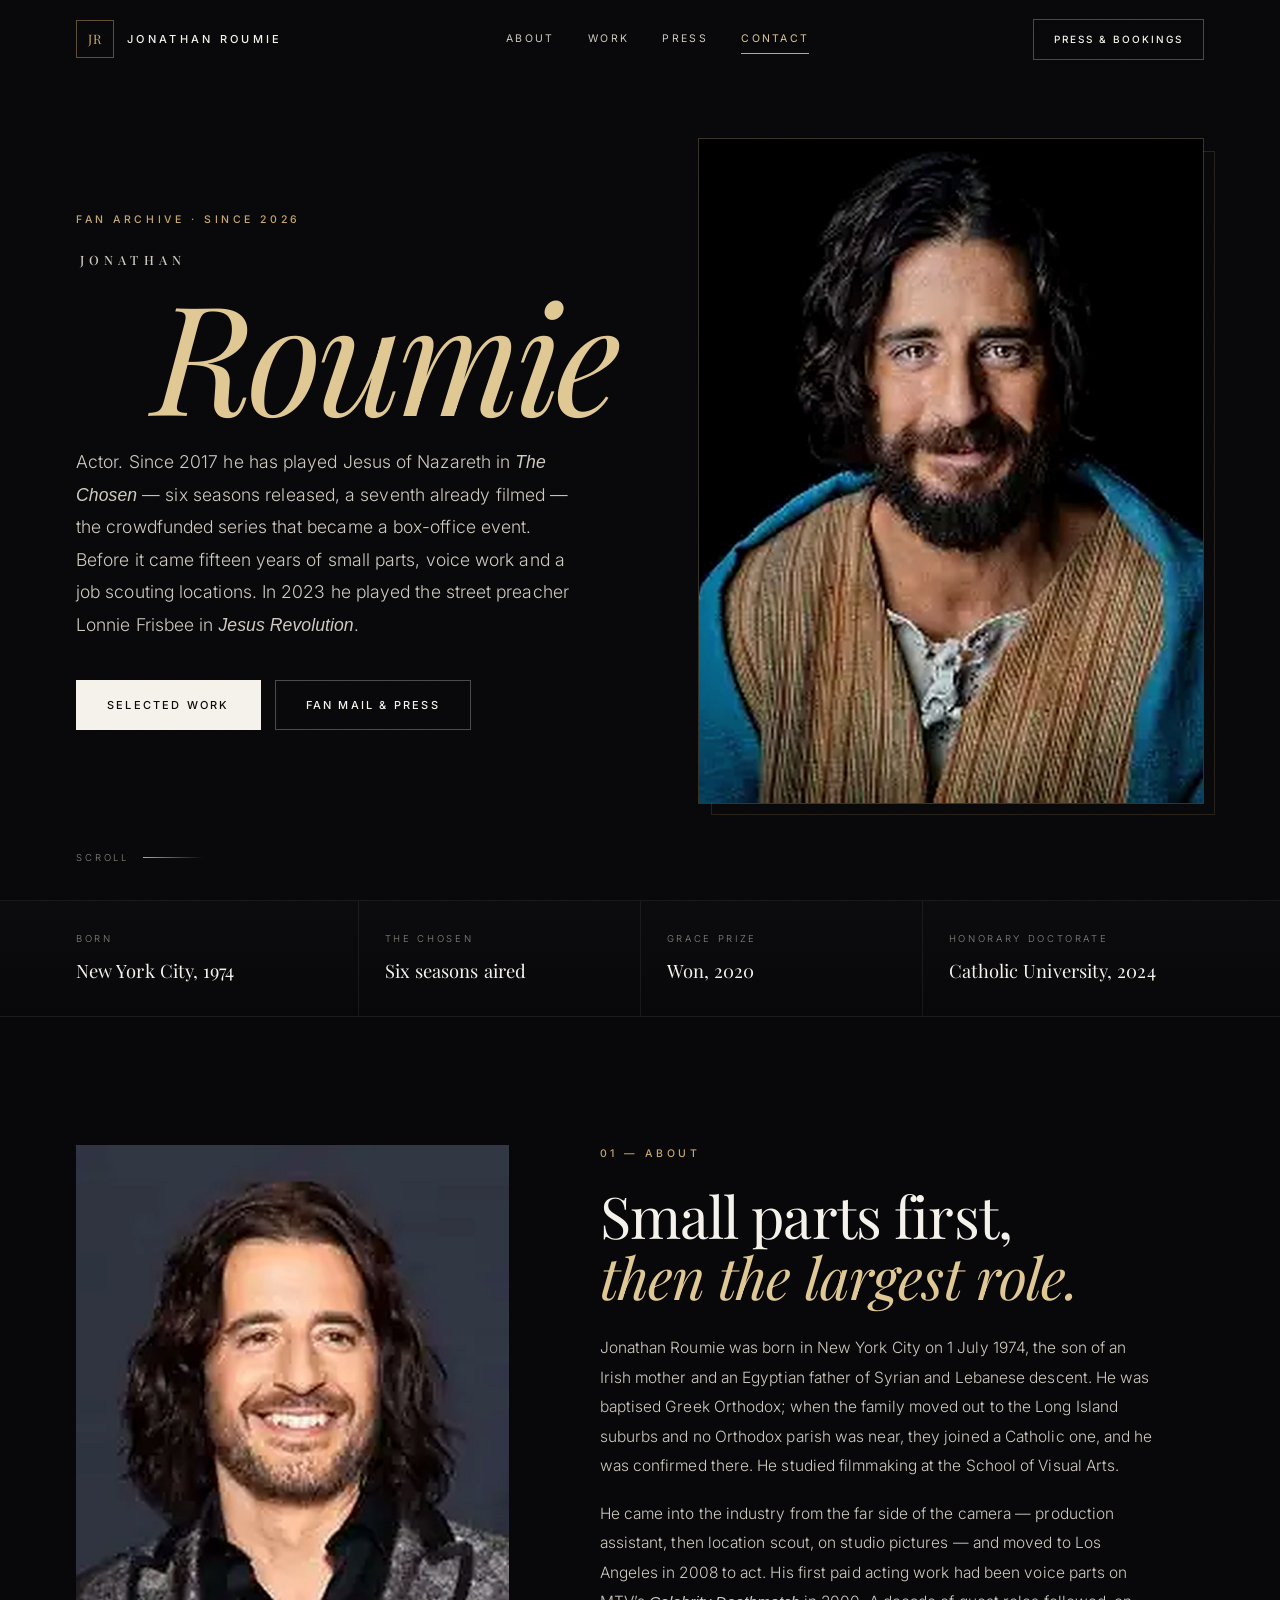
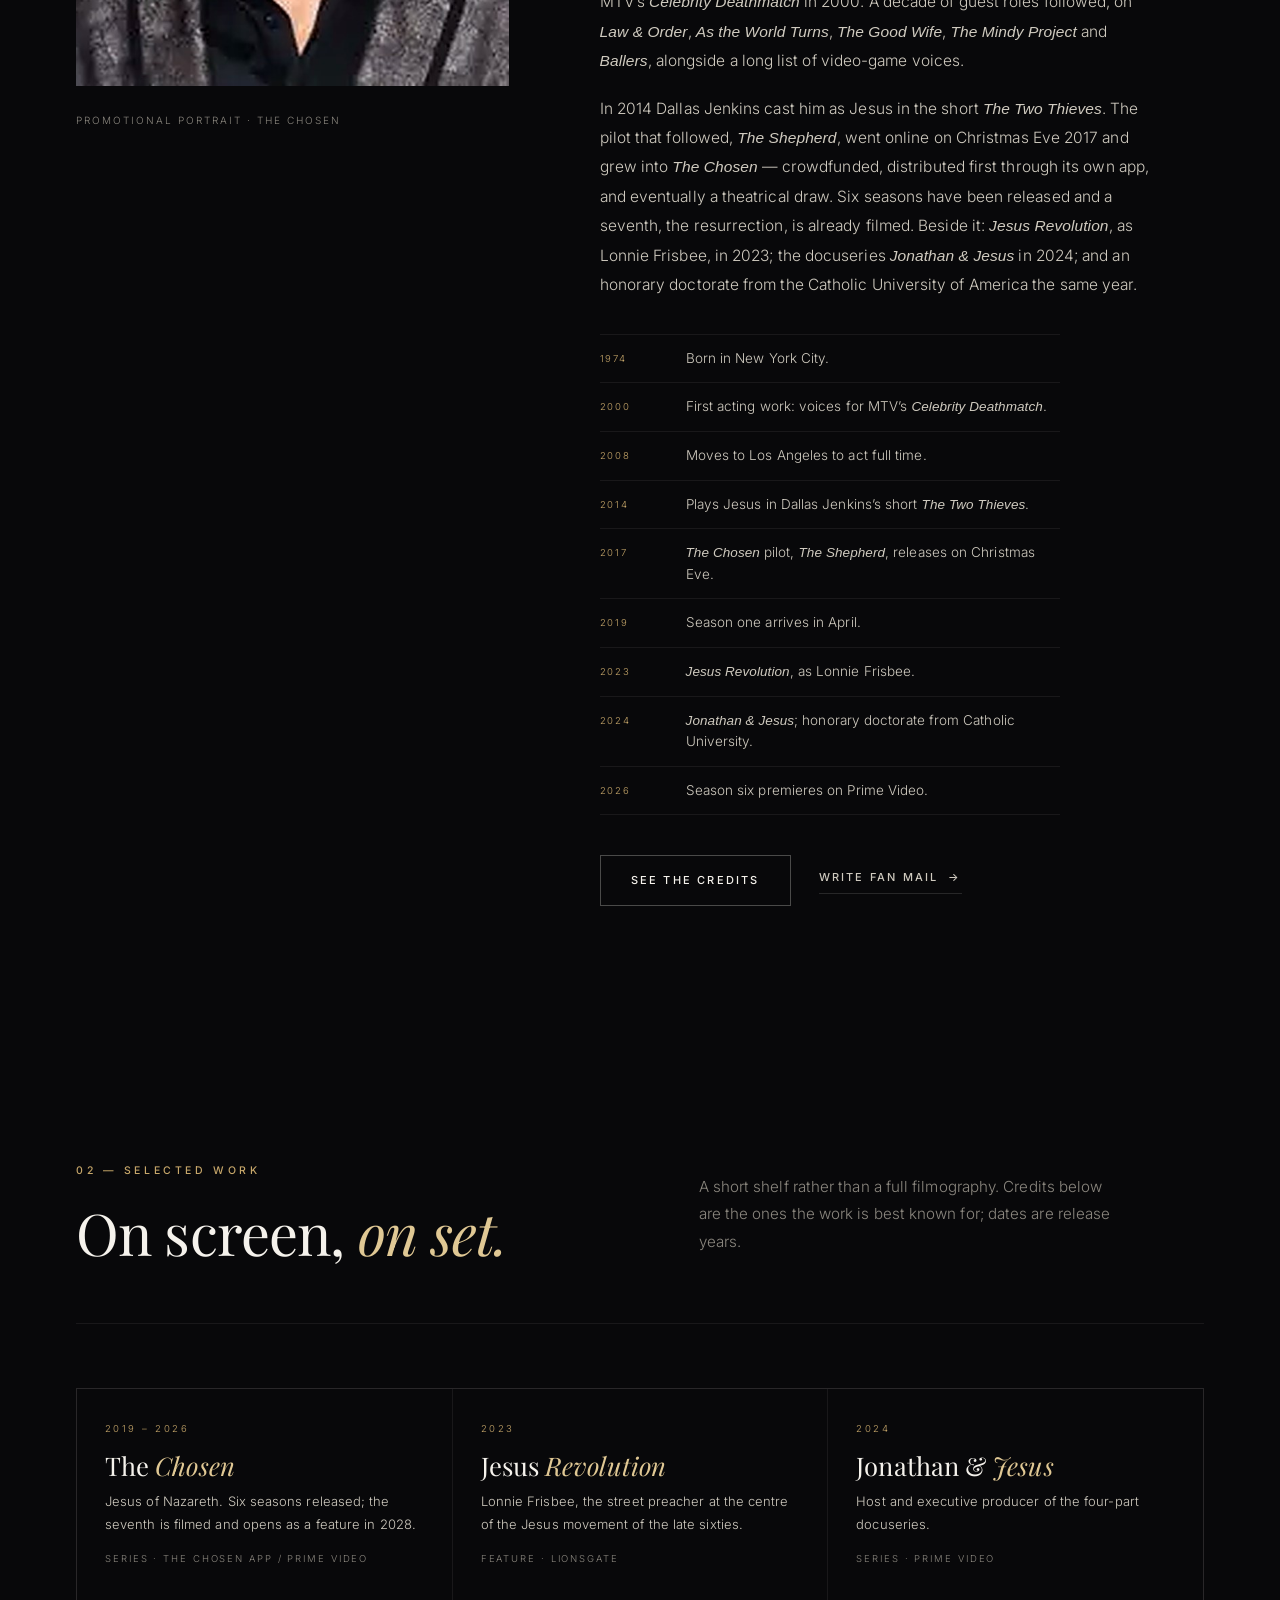
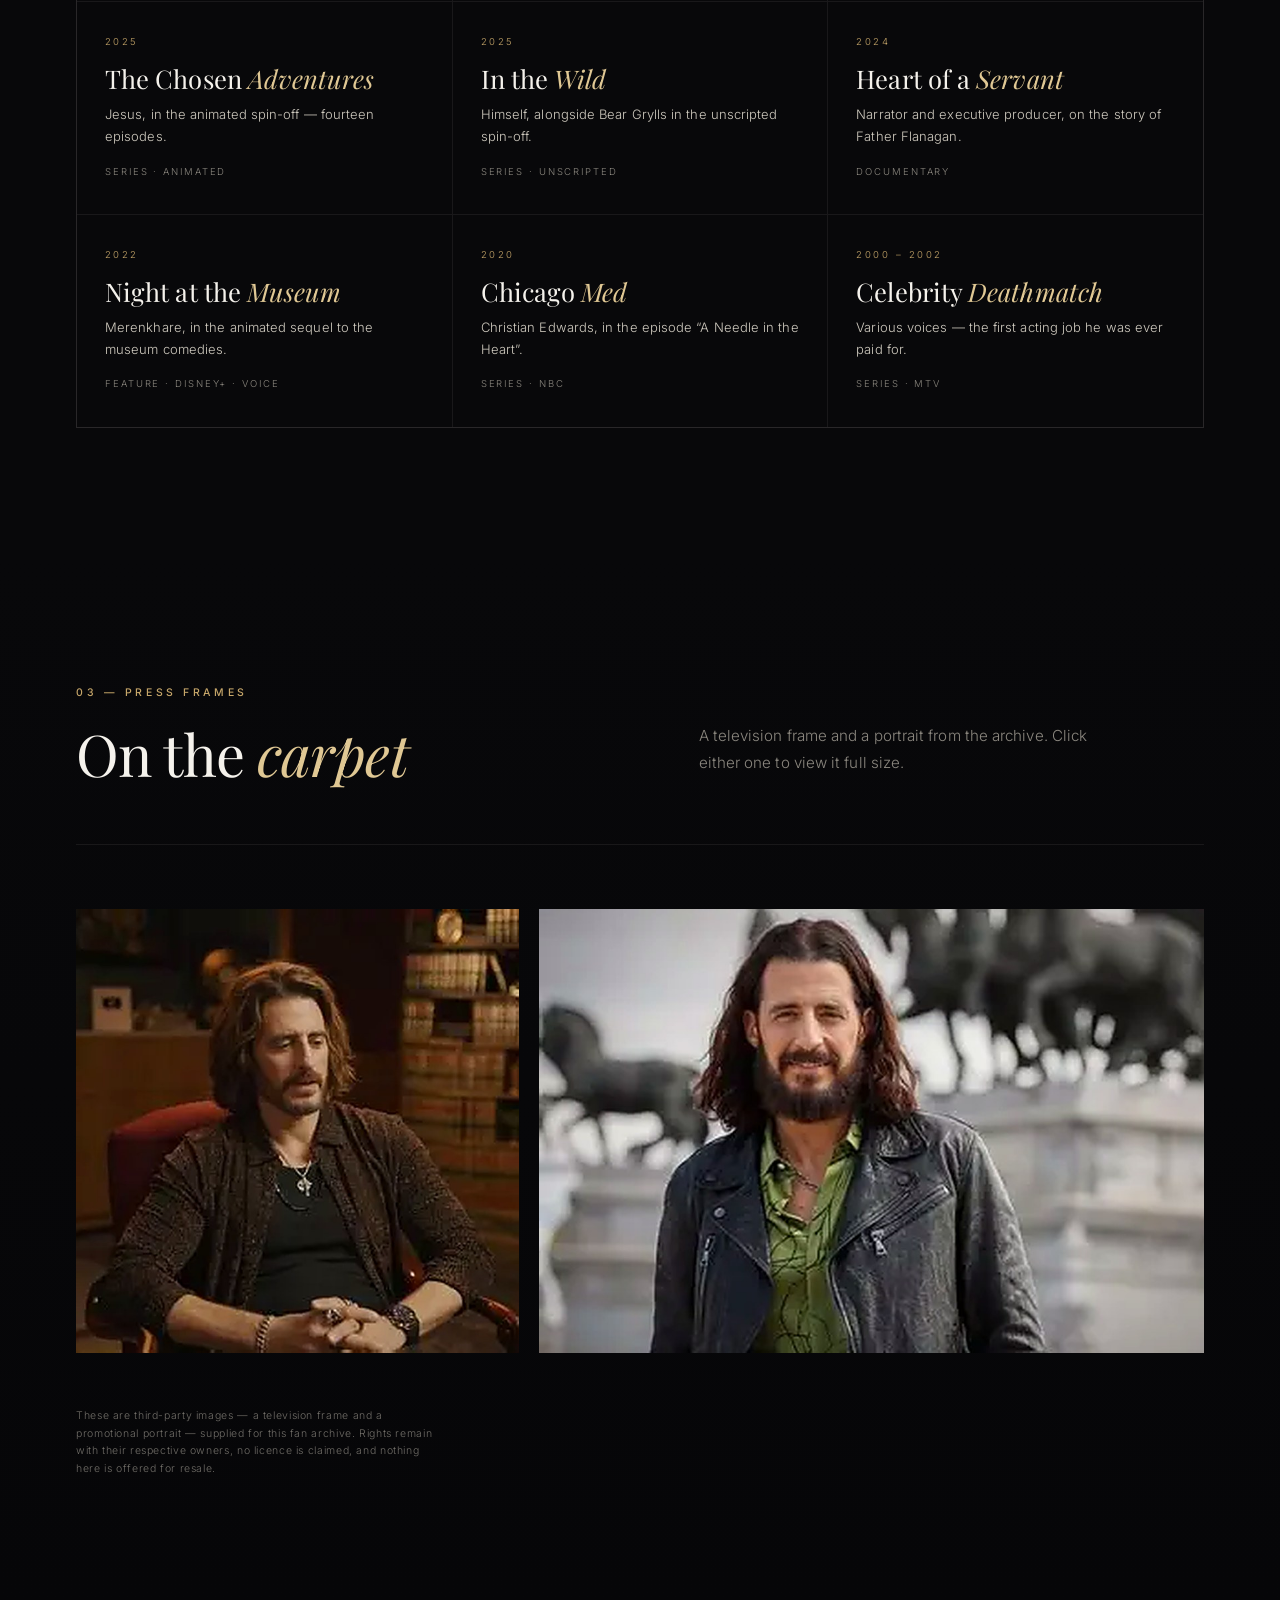
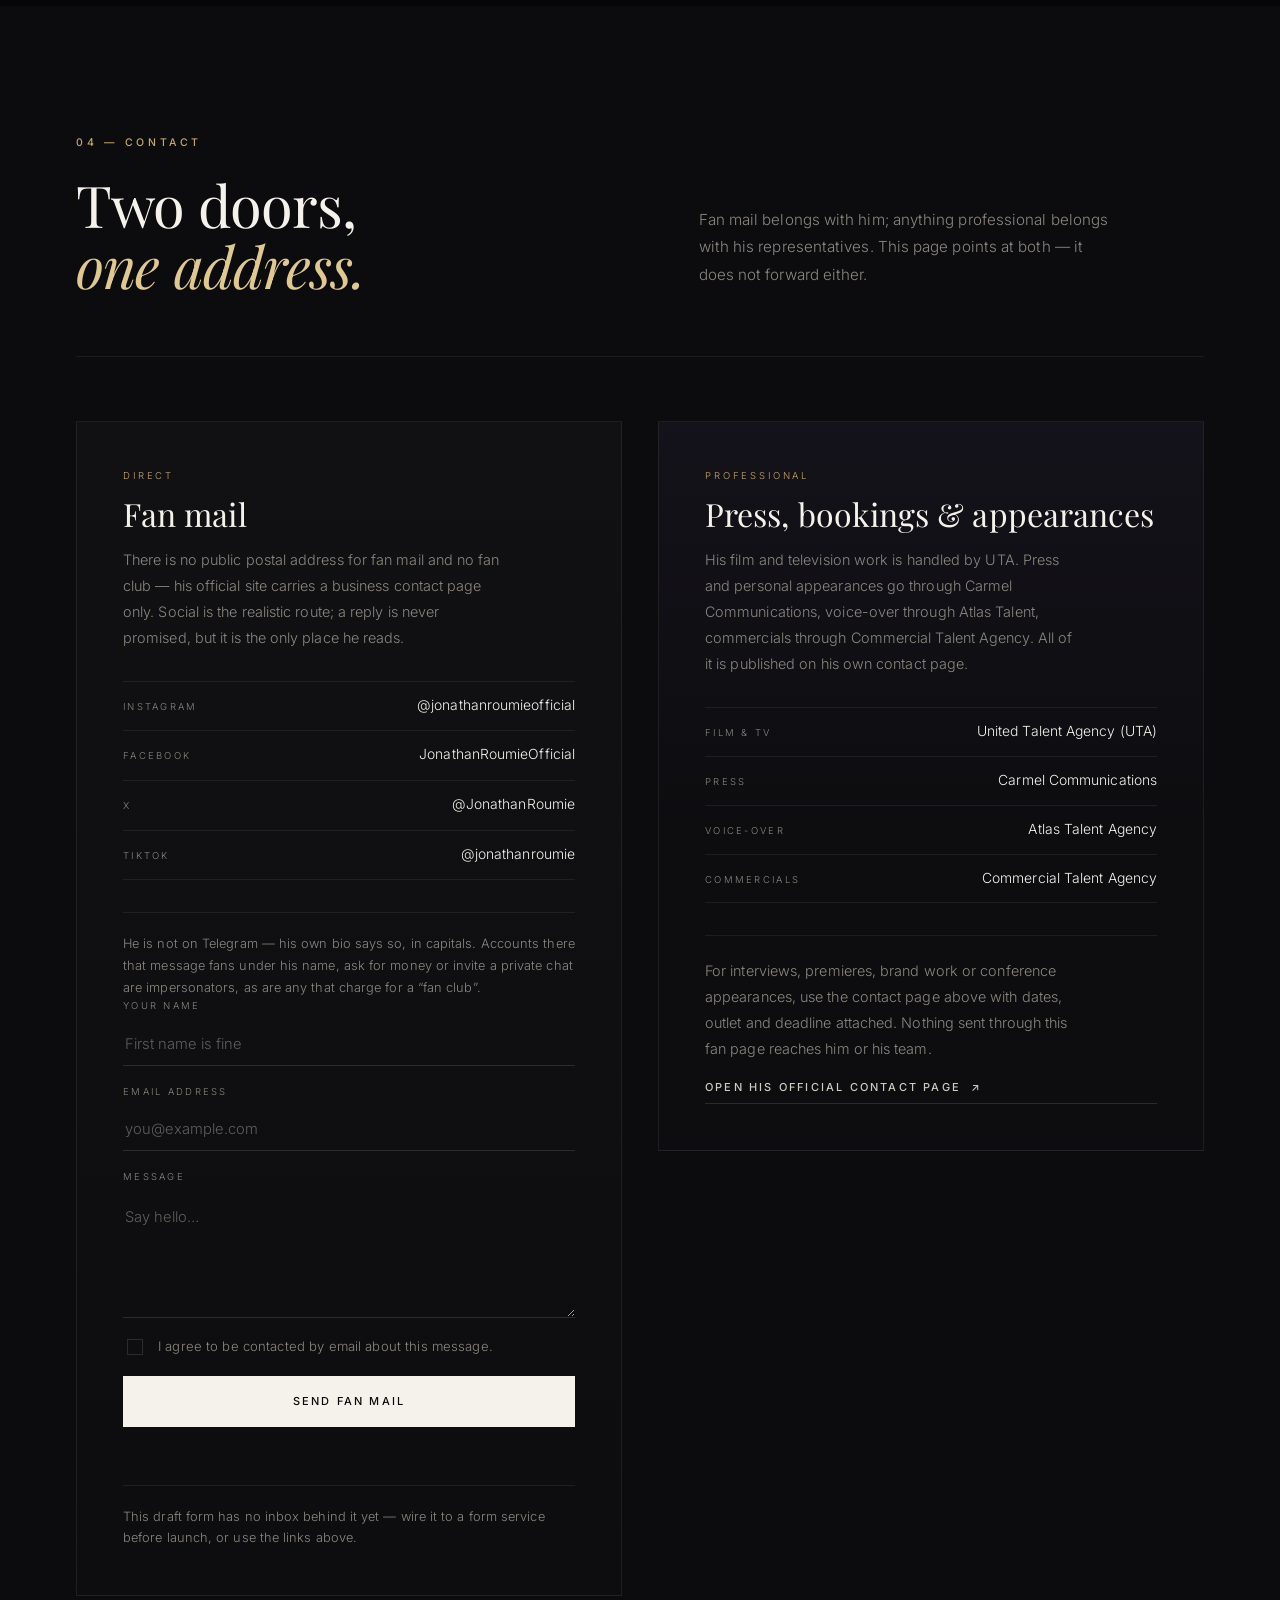
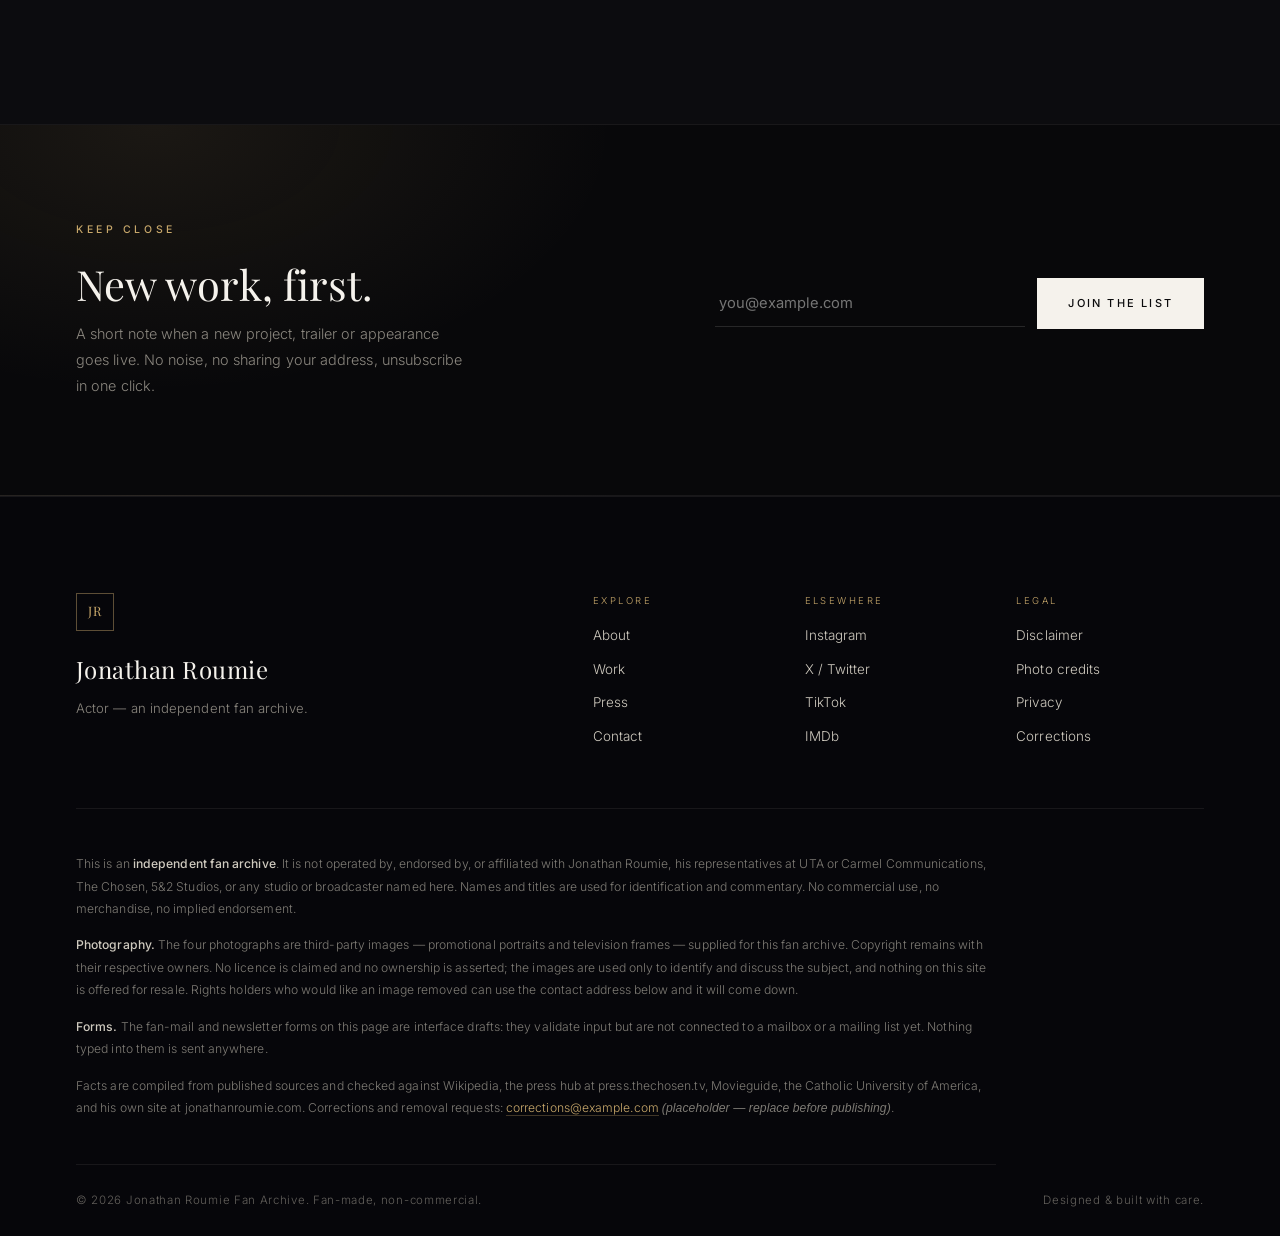
==== commit 88bee49c: "Add new image file 'th.webp' to the project" ====
--- a/index.html
+++ b/index.html
@@ -3,22 +3,22 @@
 <head>
   <meta charset="utf-8">
   <meta name="viewport" content="width=device-width, initial-scale=1">
-  <title>Daniel Joseph Levy — Actor &amp; Filmmaker</title>
-  <meta name="description" content="An independent fan archive for Daniel Joseph Levy: selected work, press frames, and where to send fan mail or a professional enquiry.">
+  <title>Jonathan Roumie — Actor</title>
+  <meta name="description" content="An independent fan archive for Jonathan Roumie: selected work, press frames, and where to send fan mail or a professional enquiry.">
   <meta name="theme-color" content="#08080a">
 
   <!-- Open Graph / social preview -->
   <meta property="og:type" content="website">
-  <meta property="og:title" content="Daniel Joseph Levy — Actor &amp; Filmmaker">
+  <meta property="og:title" content="Jonathan Roumie — Actor">
   <meta property="og:description" content="Selected work, press frames, and where to send fan mail or a professional enquiry.">
-  <meta property="og:image" content="images/hero.jpg">
-
-  <link rel="icon" href="data:image/svg+xml,%3Csvg xmlns='http://www.w3.org/2000/svg' viewBox='0 0 64 64'%3E%3Crect width='64' height='64' fill='%2308080a'/%3E%3Ctext x='32' y='43' font-family='Georgia,serif' font-size='26' fill='%23c7a76a' text-anchor='middle'%3EDL%3C/text%3E%3C/svg%3E">
+  <meta property="og:image" content="images/hero.jpg?v=3">
+
+  <link rel="icon" href="data:image/svg+xml,%3Csvg xmlns='http://www.w3.org/2000/svg' viewBox='0 0 64 64'%3E%3Crect width='64' height='64' fill='%2308080a'/%3E%3Ctext x='32' y='43' font-family='Georgia,serif' font-size='26' fill='%23c7a76a' text-anchor='middle'%3EJR%3C/text%3E%3C/svg%3E">
 
   <link rel="preconnect" href="https://fonts.googleapis.com">
   <link rel="preconnect" href="https://fonts.gstatic.com" crossorigin>
   <link href="https://fonts.googleapis.com/css2?family=Playfair+Display:ital,wght@0,400;0,500;0,600;1,400&family=Inter:wght@300;400;500;600&display=swap" rel="stylesheet">
-  <link rel="stylesheet" href="assets/css/styles.css?v=9">
+  <link rel="stylesheet" href="assets/css/styles.css?v=10">
 
   <script>document.documentElement.classList.remove('no-js');</script>
 </head>
@@ -29,9 +29,9 @@
   <!-- ───────────────────────── HEADER ───────────────────────── -->
   <header class="site-header" id="site-header">
     <div class="site-header__inner">
-      <a class="brand" href="#top" aria-label="Daniel Joseph Levy — home">
-        <span class="brand__mark">DL</span>
-        <span class="brand__text">Daniel&nbsp;Joseph&nbsp;Levy</span>
+      <a class="brand" href="#top" aria-label="Jonathan Roumie — home">
+        <span class="brand__mark">JR</span>
+        <span class="brand__text">Jonathan&nbsp;Roumie</span>
       </a>
 
       <nav class="nav" id="primary-nav" aria-label="Primary">
@@ -55,20 +55,22 @@
     <!-- ───────────────────────── HERO ───────────────────────── -->
     <section class="hero" aria-labelledby="hero-title">
       <div class="hero__media">
-        <div class="ph"><span class="ph__mark">DL</span><em class="ph__label">Portrait</em></div>
-        <img src="images/hero.jpg" alt="Daniel Joseph Levy at the 2025 Toronto International Film Festival, photographed against the event backdrop" width="1000" height="1250" data-ph>
+        <div class="ph"><span class="ph__mark">JR</span><em class="ph__label">Portrait</em></div>
+        <img src="images/hero.jpg?v=3" alt="Jonathan Roumie in the robe of The Chosen, photographed against a black background" width="800" height="1000" data-ph>
       </div>
 
       <div class="hero__content container">
         <p class="eyebrow reveal">Fan archive &middot; Since 2026</p>
         <h1 class="hero__title reveal" id="hero-title">
-          <span class="hero__given">Daniel Joseph</span>
-          <span class="hero__title-line">Levy</span>
+          <span class="hero__given">Jonathan</span>
+          <span class="hero__title-line">Roumie</span>
         </h1>
         <p class="hero__lede reveal">
-          Actor, writer, director and producer. Six seasons as David Rose, a shelf of awards for
-          <em>Schitt’s Creek</em>, and a second act behind the camera that began with
-          <em>Good Grief</em>. A quiet, independent record of the work.
+          Actor. Since 2017 he has played Jesus of Nazareth in <em>The Chosen</em> — six seasons
+          released, a seventh already filmed — the crowdfunded series that became a box-office
+          event. Before it came fifteen years of small parts, voice work and a job scouting
+          locations. In 2023 he played the street preacher Lonnie Frisbee in
+          <em>Jesus Revolution</em>.
         </p>
         <div class="hero__actions reveal">
           <a class="btn btn--solid" href="#work">Selected work</a>
@@ -87,19 +89,19 @@
       <div class="container facts__grid">
         <div class="fact">
           <p class="fact__label">Born</p>
-          <p class="fact__value">Toronto, 1983</p>
+          <p class="fact__value">New York City, 1974</p>
         </div>
         <div class="fact">
-          <p class="fact__label">Breakout</p>
-          <p class="fact__value">Schitt’s Creek</p>
+          <p class="fact__label">The Chosen</p>
+          <p class="fact__value">Six seasons aired</p>
         </div>
         <div class="fact">
-          <p class="fact__label">Primetime Emmys</p>
-          <p class="fact__value">Four in one night</p>
+          <p class="fact__label">Grace Prize</p>
+          <p class="fact__value">Won, 2020</p>
         </div>
         <div class="fact">
-          <p class="fact__label">Order of Canada</p>
-          <p class="fact__value">Member, 2023</p>
+          <p class="fact__label">Honorary doctorate</p>
+          <p class="fact__value">Catholic University, 2024</p>
         </div>
       </div>
     </section>
@@ -109,51 +111,55 @@
       <div class="container about__grid">
         <div class="about__media reveal">
           <div class="frame">
-            <div class="ph"><span class="ph__mark">DL</span><em class="ph__label">Portrait</em></div>
-            <img src="images/about.jpg" alt="Three-quarter portrait of Daniel Joseph Levy in horn-rimmed glasses on the festival backdrop, Toronto International Film Festival, 2025" width="1000" height="1250" loading="lazy" data-ph>
-          </div>
-          <p class="about__caption">TIFF, September 2025 &middot; Photograph by Patrick.suechan</p>
+            <div class="ph"><span class="ph__mark">JR</span><em class="ph__label">Portrait</em></div>
+            <img src="images/about.jpg?v=3" alt="Jonathan Roumie smiling in a grey jacket, against a dark blue background" width="640" height="800" loading="lazy" data-ph>
+          </div>
+          <p class="about__caption">Promotional portrait &middot; The Chosen</p>
         </div>
 
         <div class="about__body">
           <p class="eyebrow reveal">01 — About</p>
           <h2 class="section__title reveal" id="about-title">
-            Funny first,<br><em>then quietly devastating.</em>
+            Small parts first,<br><em>then the largest role.</em>
           </h2>
 
           <div class="about__text reveal">
             <p>
-              Daniel Joseph Levy was born in Toronto on 9 August 1983, the son of Eugene Levy and
-              Deborah Divine, and grew up in a house where the family business was comedy. He came
-              to television in 2006 as a co-host of <em>MTV Live</em>, then spent four years writing,
-              producing and hosting <em>The After Show</em> and its spinoffs before stepping behind
-              the camera for good.
+              Jonathan Roumie was born in New York City on 1 July 1974, the son of an Irish mother
+              and an Egyptian father of Syrian and Lebanese descent. He was baptised Greek Orthodox;
+              when the family moved out to the Long Island suburbs and no Orthodox parish was near,
+              they joined a Catholic one, and he was confirmed there. He studied filmmaking at the
+              School of Visual Arts.
             </p>
             <p>
-              In 2015 he co-created <em>Schitt’s Creek</em> with his father and played David Rose
-              across six seasons — a performance of enormous precision built out of small gestures,
-              a raised brow and a wardrobe that became its own character. The final season swept the
-              2020 Primetime Emmys with nine wins. Levy took four of them in a single night, for
-              acting, writing, directing and producing: the most won by one person at a single
-              ceremony.
+              He came into the industry from the far side of the camera — production assistant, then
+              location scout, on studio pictures — and moved to Los Angeles in 2008 to act. His first
+              paid acting work had been voice parts on MTV&rsquo;s <em>Celebrity Deathmatch</em> in
+              2000. A decade of guest roles followed, on <em>Law &amp; Order</em>,
+              <em>As the World Turns</em>, <em>The Good Wife</em>, <em>The Mindy Project</em> and
+              <em>Ballers</em>, alongside a long list of video-game voices.
             </p>
             <p>
-              <em>Good Grief</em>, his feature directorial debut — written, produced and starred in
-              by Levy — reached Netflix in January 2024. Before it came <em>The Big Brunch</em>, the
-              cooking competition he created and hosted, and behind both sits Not A Real Production
-              Company, the banner he founded in 2022 and which signed a first-look television deal
-              with Netflix in 2026. He was named a Member of the Order of Canada in 2023.
+              In 2014 Dallas Jenkins cast him as Jesus in the short <em>The Two Thieves</em>. The
+              pilot that followed, <em>The Shepherd</em>, went online on Christmas Eve 2017 and grew
+              into <em>The Chosen</em> — crowdfunded, distributed first through its own app, and
+              eventually a theatrical draw. Six seasons have been released and a seventh, the
+              resurrection, is already filmed. Beside it: <em>Jesus Revolution</em>, as Lonnie
+              Frisbee, in 2023; the docuseries <em>Jonathan &amp; Jesus</em> in 2024; and an honorary
+              doctorate from the Catholic University of America the same year.
             </p>
           </div>
 
           <ol class="timeline reveal">
-            <li><span class="timeline__year">1983</span><span class="timeline__what">Born in Toronto, Ontario.</span></li>
-            <li><span class="timeline__year">2006</span><span class="timeline__what">Co-host of <em>MTV Live</em>; later <em>The After Show</em>.</span></li>
-            <li><span class="timeline__year">2015</span><span class="timeline__what"><em>Schitt’s Creek</em> premieres on CBC as David Rose.</span></li>
-            <li><span class="timeline__year">2020</span><span class="timeline__what">Four Primetime Emmys in one night.</span></li>
-            <li><span class="timeline__year">2022</span><span class="timeline__what">Founds Not A Real Production Company; <em>The Big Brunch</em>.</span></li>
-            <li><span class="timeline__year">2023</span><span class="timeline__what">Appointed a Member of the Order of Canada.</span></li>
-            <li><span class="timeline__year">2024</span><span class="timeline__what"><em>Good Grief</em> released on Netflix.</span></li>
+            <li><span class="timeline__year">1974</span><span class="timeline__what">Born in New York City.</span></li>
+            <li><span class="timeline__year">2000</span><span class="timeline__what">First acting work: voices for MTV&rsquo;s <em>Celebrity Deathmatch</em>.</span></li>
+            <li><span class="timeline__year">2008</span><span class="timeline__what">Moves to Los Angeles to act full time.</span></li>
+            <li><span class="timeline__year">2014</span><span class="timeline__what">Plays Jesus in Dallas Jenkins&rsquo;s short <em>The Two Thieves</em>.</span></li>
+            <li><span class="timeline__year">2017</span><span class="timeline__what"><em>The Chosen</em> pilot, <em>The Shepherd</em>, releases on Christmas Eve.</span></li>
+            <li><span class="timeline__year">2019</span><span class="timeline__what">Season one arrives in April.</span></li>
+            <li><span class="timeline__year">2023</span><span class="timeline__what"><em>Jesus Revolution</em>, as Lonnie Frisbee.</span></li>
+            <li><span class="timeline__year">2024</span><span class="timeline__what"><em>Jonathan &amp; Jesus</em>; honorary doctorate from Catholic University.</span></li>
+            <li><span class="timeline__year">2026</span><span class="timeline__what">Season six premieres on Prime Video.</span></li>
           </ol>
 
           <div class="about__actions reveal">
@@ -170,7 +176,7 @@
         <div class="section__head">
           <div>
             <p class="eyebrow reveal">02 — Selected work</p>
-            <h2 class="section__title reveal" id="work-title">On screen, <em>on paper.</em></h2>
+            <h2 class="section__title reveal" id="work-title">On screen, <em>on set.</em></h2>
           </div>
           <p class="section__intro reveal">
             A short shelf rather than a full filmography. Credits below are the ones the work is
@@ -180,66 +186,66 @@
 
         <div class="work__grid">
           <article class="work__card reveal">
-            <p class="work__year">2015 – 2020</p>
-            <h3 class="work__title">Schitt’s <em>Creek</em></h3>
-            <p class="work__role">David Rose. Co-creator with Eugene Levy; writer, director and executive producer across the run.</p>
-            <p class="work__meta">Series &middot; CBC / Pop TV &middot; six seasons</p>
+            <p class="work__year">2019 – 2026</p>
+            <h3 class="work__title">The <em>Chosen</em></h3>
+            <p class="work__role">Jesus of Nazareth. Six seasons released; the seventh is filmed and opens as a feature in 2028.</p>
+            <p class="work__meta">Series &middot; The Chosen app / Prime Video</p>
+          </article>
+
+          <article class="work__card reveal">
+            <p class="work__year">2023</p>
+            <h3 class="work__title">Jesus <em>Revolution</em></h3>
+            <p class="work__role">Lonnie Frisbee, the street preacher at the centre of the Jesus movement of the late sixties.</p>
+            <p class="work__meta">Feature &middot; Lionsgate</p>
+          </article>
+
+          <article class="work__card reveal">
+            <p class="work__year">2024</p>
+            <h3 class="work__title">Jonathan &amp; <em>Jesus</em></h3>
+            <p class="work__role">Host and executive producer of the four-part docuseries.</p>
+            <p class="work__meta">Series &middot; Prime Video</p>
+          </article>
+
+          <article class="work__card reveal">
+            <p class="work__year">2025</p>
+            <h3 class="work__title">The Chosen <em>Adventures</em></h3>
+            <p class="work__role">Jesus, in the animated spin-off — fourteen episodes.</p>
+            <p class="work__meta">Series &middot; animated</p>
+          </article>
+
+          <article class="work__card reveal">
+            <p class="work__year">2025</p>
+            <h3 class="work__title">In the <em>Wild</em></h3>
+            <p class="work__role">Himself, alongside Bear Grylls in the unscripted spin-off.</p>
+            <p class="work__meta">Series &middot; unscripted</p>
+          </article>
+
+          <article class="work__card reveal">
+            <p class="work__year">2024</p>
+            <h3 class="work__title">Heart of a <em>Servant</em></h3>
+            <p class="work__role">Narrator and executive producer, on the story of Father Flanagan.</p>
+            <p class="work__meta">Documentary</p>
+          </article>
+
+          <article class="work__card reveal">
+            <p class="work__year">2022</p>
+            <h3 class="work__title">Night at the <em>Museum</em></h3>
+            <p class="work__role">Merenkhare, in the animated sequel to the museum comedies.</p>
+            <p class="work__meta">Feature &middot; Disney+ &middot; voice</p>
           </article>
 
           <article class="work__card reveal">
             <p class="work__year">2020</p>
-            <h3 class="work__title">Happiest <em>Season</em></h3>
-            <p class="work__role">John, in the holiday comedy opposite Kristen Stewart and Mackenzie Davis.</p>
-            <p class="work__meta">Feature &middot; Hulu</p>
-          </article>
-
-          <article class="work__card reveal">
-            <p class="work__year">2022</p>
-            <h3 class="work__title">The Big <em>Brunch</em></h3>
-            <p class="work__role">Creator, host and judge, alongside Sohla El-Waylly and Will Guidara.</p>
-            <p class="work__meta">Series &middot; Max</p>
-          </article>
-
-          <article class="work__card reveal">
-            <p class="work__year">2023</p>
-            <h3 class="work__title">Good <em>Grief</em></h3>
-            <p class="work__role">Marc Dreyfus — and his feature debut as writer, director and producer.</p>
-            <p class="work__meta">Feature &middot; Netflix</p>
-          </article>
-
-          <article class="work__card reveal">
-            <p class="work__year">2023</p>
-            <h3 class="work__title">Sex <em>Education</em></h3>
-            <p class="work__role">Thomas Molloy, in the fourth and final series.</p>
-            <p class="work__meta">Series &middot; Netflix</p>
-          </article>
-
-          <article class="work__card reveal">
-            <p class="work__year">2023</p>
-            <h3 class="work__title">Haunted <em>Mansion</em></h3>
-            <p class="work__role">Vic, in Disney’s ensemble take on the theme-park attraction.</p>
-            <p class="work__meta">Feature &middot; Disney</p>
-          </article>
-
-          <article class="work__card reveal">
-            <p class="work__year">2024</p>
-            <h3 class="work__title">Unfrosted</h3>
-            <p class="work__role">Andy Warhol, in Jerry Seinfeld’s cereal-empire comedy.</p>
-            <p class="work__meta">Feature &middot; Netflix</p>
-          </article>
-
-          <article class="work__card reveal">
-            <p class="work__year">2025</p>
-            <h3 class="work__title">The <em>Smurfs</em></h3>
-            <p class="work__role">Joel, in the animated feature — credited as Daniel Levy.</p>
-            <p class="work__meta">Feature &middot; voice</p>
-          </article>
-
-          <article class="work__card reveal">
-            <p class="work__year">2026</p>
-            <h3 class="work__title">Big <em>Mistakes</em></h3>
-            <p class="work__role">Nicky Dardano, in the series he co-created.</p>
-            <p class="work__meta">Series &middot; 2026</p>
+            <h3 class="work__title">Chicago <em>Med</em></h3>
+            <p class="work__role">Christian Edwards, in the episode &ldquo;A Needle in the Heart&rdquo;.</p>
+            <p class="work__meta">Series &middot; NBC</p>
+          </article>
+
+          <article class="work__card reveal">
+            <p class="work__year">2000 – 2002</p>
+            <h3 class="work__title">Celebrity <em>Deathmatch</em></h3>
+            <p class="work__role">Various voices — the first acting job he was ever paid for.</p>
+            <p class="work__meta">Series &middot; MTV</p>
           </article>
         </div>
       </div>
@@ -254,31 +260,29 @@
             <h2 class="section__title reveal" id="gallery-title">On the <em>carpet</em></h2>
           </div>
           <p class="section__intro reveal">
-            Two frames from the 2025 Toronto International Film Festival, where Levy produced the
-            Lilith Fair documentary. Click either one to view it full size.
+            A television frame and a portrait from the archive. Click either one to view it full
+            size.
           </p>
         </div>
 
         <div class="gallery__grid" id="gallery-grid">
           <figure class="tile tile--square reveal">
-            <div class="ph"><span class="ph__mark">DL</span><em class="ph__label">Press frame</em></div>
-            <img src="images/press-02.jpg" alt="Sarah McLachlan laughing beside Daniel Joseph Levy at the 2025 Toronto International Film Festival" width="900" height="900" loading="lazy" data-ph>
-            <figcaption><span>Lilith Fair</span><em>TIFF 2025</em></figcaption>
+            <div class="ph"><span class="ph__mark">JR</span><em class="ph__label">Press frame</em></div>
+            <img src="images/press-02.jpg?v=3" alt="Jonathan Roumie seated for a television interview in a patterned shirt" width="800" height="800" loading="lazy" data-ph>
+            <figcaption><span>In conversation</span><em>Television</em></figcaption>
           </figure>
 
           <figure class="tile tile--wide reveal">
-            <div class="ph"><span class="ph__mark">DL</span><em class="ph__label">Press frame</em></div>
-            <img src="images/press-03.jpg" alt="The producing team of Lilith Fair: Building a Mystery, including Daniel Joseph Levy, lined up on the red carpet" width="1200" height="800" loading="lazy" data-ph>
-            <figcaption><span>Producers’ row</span><em>TIFF 2025</em></figcaption>
+            <div class="ph"><span class="ph__mark">JR</span><em class="ph__label">Press frame</em></div>
+            <img src="images/press-03.jpg?v=3" alt="Jonathan Roumie in a black leather jacket, in front of a bronze monument" width="1000" height="667" loading="lazy" data-ph>
+            <figcaption><span>On location</span><em>Portrait</em></figcaption>
           </figure>
         </div>
 
         <p class="gallery__note reveal">
-          Both photographs by <strong>Patrick.suechan</strong>, licensed
-          <a href="https://creativecommons.org/licenses/by-sa/4.0/" rel="noopener">CC BY-SA 4.0</a>
-          via Wikimedia Commons, and cropped here for layout. Adapted versions are shared under the
-          same licence &mdash; the originals, with full metadata, are on
-          <a href="https://commons.wikimedia.org/wiki/Category:Dan_Levy_(Canadian_actor)" rel="noopener">Wikimedia Commons</a>.
+          These are third-party images — a television frame and a promotional portrait — supplied
+          for this fan archive. Rights remain with their respective owners, no licence is claimed,
+          and nothing here is offered for resale.
         </p>
       </div>
     </section>
@@ -305,26 +309,36 @@
               <p class="card__kicker">Direct</p>
               <h3 class="card__title">Fan mail</h3>
               <p class="card__copy">
-                There is no public postal address for fan mail, and no agency that passes letters
-                along. The reliable route is social — a reply is never promised, but the messages
-                that arrive there are the ones that get read.
+                There is no public postal address for fan mail and no fan club — his official site
+                carries a business contact page only. Social is the realistic route; a reply is
+                never promised, but it is the only place he reads.
               </p>
             </header>
 
             <ul class="rep">
               <li>
                 <span class="rep__label">Instagram</span>
-                <a class="rep__value" href="https://www.instagram.com/instadanjlevy/" rel="noopener">@instadanjlevy</a>
+                <a class="rep__value" href="https://www.instagram.com/jonathanroumieofficial" rel="noopener">@jonathanroumieofficial</a>
+              </li>
+              <li>
+                <span class="rep__label">Facebook</span>
+                <a class="rep__value" href="https://www.facebook.com/JonathanRoumieOfficial" rel="noopener">JonathanRoumieOfficial</a>
               </li>
               <li>
                 <span class="rep__label">X</span>
-                <a class="rep__value" href="https://x.com/danjlevy" rel="noopener">@danjlevy</a>
+                <a class="rep__value" href="https://x.com/JonathanRoumie" rel="noopener">@JonathanRoumie</a>
               </li>
               <li>
                 <span class="rep__label">TikTok</span>
-                <a class="rep__value" href="https://www.tiktok.com/@danjlevy" rel="noopener">@danjlevy</a>
+                <a class="rep__value" href="https://www.tiktok.com/@jonathanroumie" rel="noopener">@jonathanroumie</a>
               </li>
             </ul>
+
+            <p class="card__foot">
+              He is not on Telegram — his own bio says so, in capitals. Accounts there that message
+              fans under his name, ask for money or invite a private chat are impersonators, as are
+              any that charge for a &ldquo;fan club&rdquo;.
+            </p>
 
             <form class="form" id="fanmail-form" novalidate>
               <div class="field">
@@ -366,38 +380,39 @@
               <p class="card__kicker">Professional</p>
               <h3 class="card__title">Press, bookings &amp; appearances</h3>
               <p class="card__copy">
-                Levy is represented by CAA, and speaking engagements are handled through CAA
-                Speakers, which publishes the booking route directly.
+                His film and television work is handled by UTA. Press and personal appearances go
+                through Carmel Communications, voice-over through Atlas Talent, commercials through
+                Commercial Talent Agency. All of it is published on his own contact page.
               </p>
             </header>
 
             <ul class="rep">
               <li>
-                <span class="rep__label">Agency</span>
-                <a class="rep__value" href="https://www.caa.com/" rel="noopener">Creative Artists Agency (CAA)</a>
-              </li>
-              <li>
-                <span class="rep__label">Speaking</span>
-                <a class="rep__value" href="https://www.caa.com/caaspeakers/daniel-levy/" rel="noopener">CAA Speakers &mdash; speakers@caa.com</a>
-              </li>
-              <li>
-                <span class="rep__label">Production</span>
-                <span class="rep__value">Not A Real Production Company</span>
-              </li>
-              <li>
-                <span class="rep__label">Press kit</span>
-                <span class="rep__value">Requested through CAA</span>
+                <span class="rep__label">Film &amp; TV</span>
+                <a class="rep__value" href="https://unitedtalent.com/" rel="noopener">United Talent Agency (UTA)</a>
+              </li>
+              <li>
+                <span class="rep__label">Press</span>
+                <span class="rep__value">Carmel Communications</span>
+              </li>
+              <li>
+                <span class="rep__label">Voice-over</span>
+                <span class="rep__value">Atlas Talent Agency</span>
+              </li>
+              <li>
+                <span class="rep__label">Commercials</span>
+                <span class="rep__value">Commercial Talent Agency</span>
               </li>
             </ul>
 
             <div class="card__body">
               <p class="card__copy">
-                For interviews, premieres, brand work or festival appearances, go through the agency
+                For interviews, premieres, brand work or conference appearances, use the contact page
                 above with dates, outlet and deadline attached. Nothing sent through this fan page
                 reaches him or his team.
               </p>
-              <a class="link-arrow" href="https://www.caa.com/caaspeakers/daniel-levy/" rel="noopener">
-                Open the CAA Speakers page <span aria-hidden="true">↗</span>
+              <a class="link-arrow" href="https://www.jonathanroumie.com/contact" rel="noopener">
+                Open his official contact page <span aria-hidden="true">↗</span>
               </a>
             </div>
           </article>
@@ -432,9 +447,9 @@
     <div class="container">
       <div class="site-footer__top">
         <div class="site-footer__brand">
-          <span class="brand__mark">DL</span>
-          <p class="site-footer__name">Daniel Joseph Levy</p>
-          <p class="site-footer__tag">Actor &amp; filmmaker — an independent fan archive.</p>
+          <span class="brand__mark">JR</span>
+          <p class="site-footer__name">Jonathan Roumie</p>
+          <p class="site-footer__tag">Actor — an independent fan archive.</p>
         </div>
 
         <nav class="site-footer__nav" aria-label="Footer">
@@ -447,10 +462,10 @@
           </div>
           <div>
             <p class="site-footer__head">Elsewhere</p>
-            <a href="https://www.instagram.com/instadanjlevy/" rel="noopener">Instagram</a>
-            <a href="https://x.com/danjlevy" rel="noopener">X / Twitter</a>
-            <a href="https://www.tiktok.com/@danjlevy" rel="noopener">TikTok</a>
-            <a href="https://www.imdb.com/name/nm2391794/" rel="noopener">IMDb</a>
+            <a href="https://www.instagram.com/jonathanroumieofficial" rel="noopener">Instagram</a>
+            <a href="https://x.com/JonathanRoumie" rel="noopener">X / Twitter</a>
+            <a href="https://www.tiktok.com/@jonathanroumie" rel="noopener">TikTok</a>
+            <a href="https://www.imdb.com/name/nm0745751/" rel="noopener">IMDb</a>
           </div>
           <div>
             <p class="site-footer__head">Legal</p>
@@ -465,18 +480,18 @@
       <div class="site-footer__legal" id="legal">
         <p>
           This is an <strong>independent fan archive</strong>. It is not operated by, endorsed by,
-          or affiliated with Daniel Joseph Levy, his family, his representatives at CAA, Not A Real
-          Production Company, or any studio or broadcaster named here. Names and titles are used for
-          identification and commentary. No commercial use, no merchandise, no implied endorsement.
+          or affiliated with Jonathan Roumie, his representatives at UTA or Carmel Communications,
+          The Chosen, 5&amp;2 Studios, or any studio or broadcaster named here. Names and titles are
+          used for identification and commentary. No commercial use, no merchandise, no implied
+          endorsement.
         </p>
         <p>
-          <strong>Photography.</strong> All images are press frames from
-          <a href="https://commons.wikimedia.org/wiki/Category:Dan_Levy_(Canadian_actor)" rel="noopener">Wikimedia Commons</a>:
-          photographs by <strong>Patrick.suechan</strong>, licensed
-          <a href="https://creativecommons.org/licenses/by-sa/4.0/" rel="noopener">CC BY-SA 4.0</a>.
-          The versions shown here are cropped to fit the layout, and those adapted versions are
-          released under the same CC BY-SA 4.0 licence. Copyright in the original photographs stays
-          with the photographer; no resale or relicensing is claimed.
+          <strong>Photography.</strong> The four photographs are third-party images — promotional
+          portraits and television frames — supplied for this fan archive. Copyright remains with
+          their respective owners. No licence is claimed and no ownership is asserted; the images
+          are used only to identify and discuss the subject, and nothing on this site is offered for
+          resale. Rights holders who would like an image removed can use the contact address below
+          and it will come down.
         </p>
         <p>
           <strong>Forms.</strong> The fan-mail and newsletter forms on this page are interface
@@ -484,15 +499,16 @@
           Nothing typed into them is sent anywhere.
         </p>
         <p>
-          Facts are compiled from published sources and checked against Wikipedia, CBC, the
-          Television Academy and the Governor General of Canada’s appointments list. Corrections and
-          removal requests: <a href="mailto:corrections@example.com">corrections@example.com</a>
+          Facts are compiled from published sources and checked against Wikipedia, the press hub at
+          press.thechosen.tv, Movieguide, the Catholic University of America, and his own site at
+          jonathanroumie.com. Corrections and removal requests:
+          <a href="mailto:corrections@example.com">corrections@example.com</a>
           <em>(placeholder — replace before publishing)</em>.
         </p>
       </div>
 
       <div class="site-footer__bottom">
-        <p>&copy; <span id="year">2026</span> Daniel Joseph Levy Fan Archive. Fan-made, non-commercial.</p>
+        <p>&copy; <span id="year">2026</span> Jonathan Roumie Fan Archive. Fan-made, non-commercial.</p>
         <p>Designed &amp; built with care.</p>
       </div>
     </div>
@@ -503,7 +519,7 @@
     <button class="lightbox__close" type="button" data-lb-close aria-label="Close viewer">&times;</button>
     <button class="lightbox__nav lightbox__nav--prev" type="button" data-lb-prev aria-label="Previous image">&#8249;</button>
     <figure class="lightbox__figure">
-      <div class="ph"><span class="ph__mark">DL</span><em class="ph__label">Press frame</em></div>
+      <div class="ph"><span class="ph__mark">JR</span><em class="ph__label">Press frame</em></div>
       <img id="lightbox-img" src="" alt="">
       <figcaption class="lightbox__caption">
         <span id="lightbox-title"></span>
--- a/assets/css/styles.css
+++ b/assets/css/styles.css
@@ -1,5 +1,5 @@
 /* =========================================================
-   Adam Ramzi — Fan Archive
+   Jonathan Roumie — Fan Archive
    Editorial dark theme: ink, paper, and a single gold accent.
    ========================================================= */
 
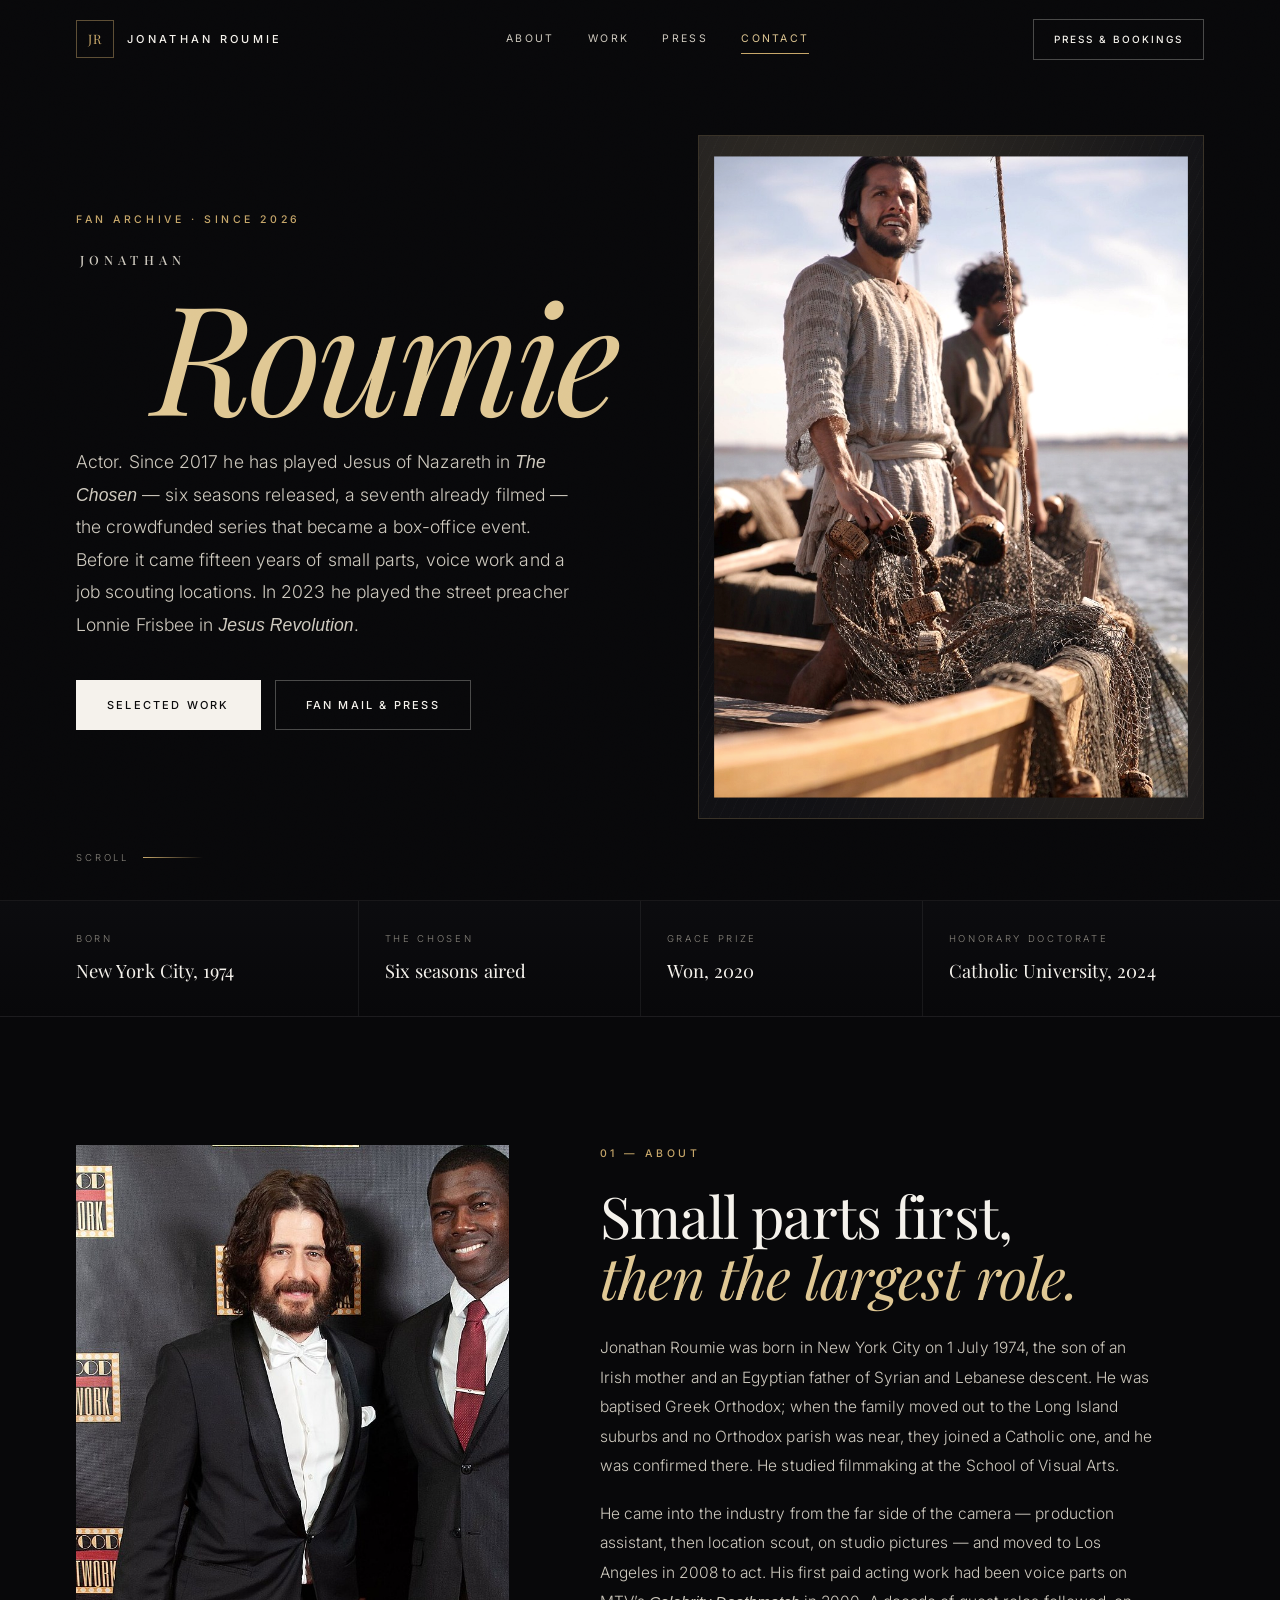
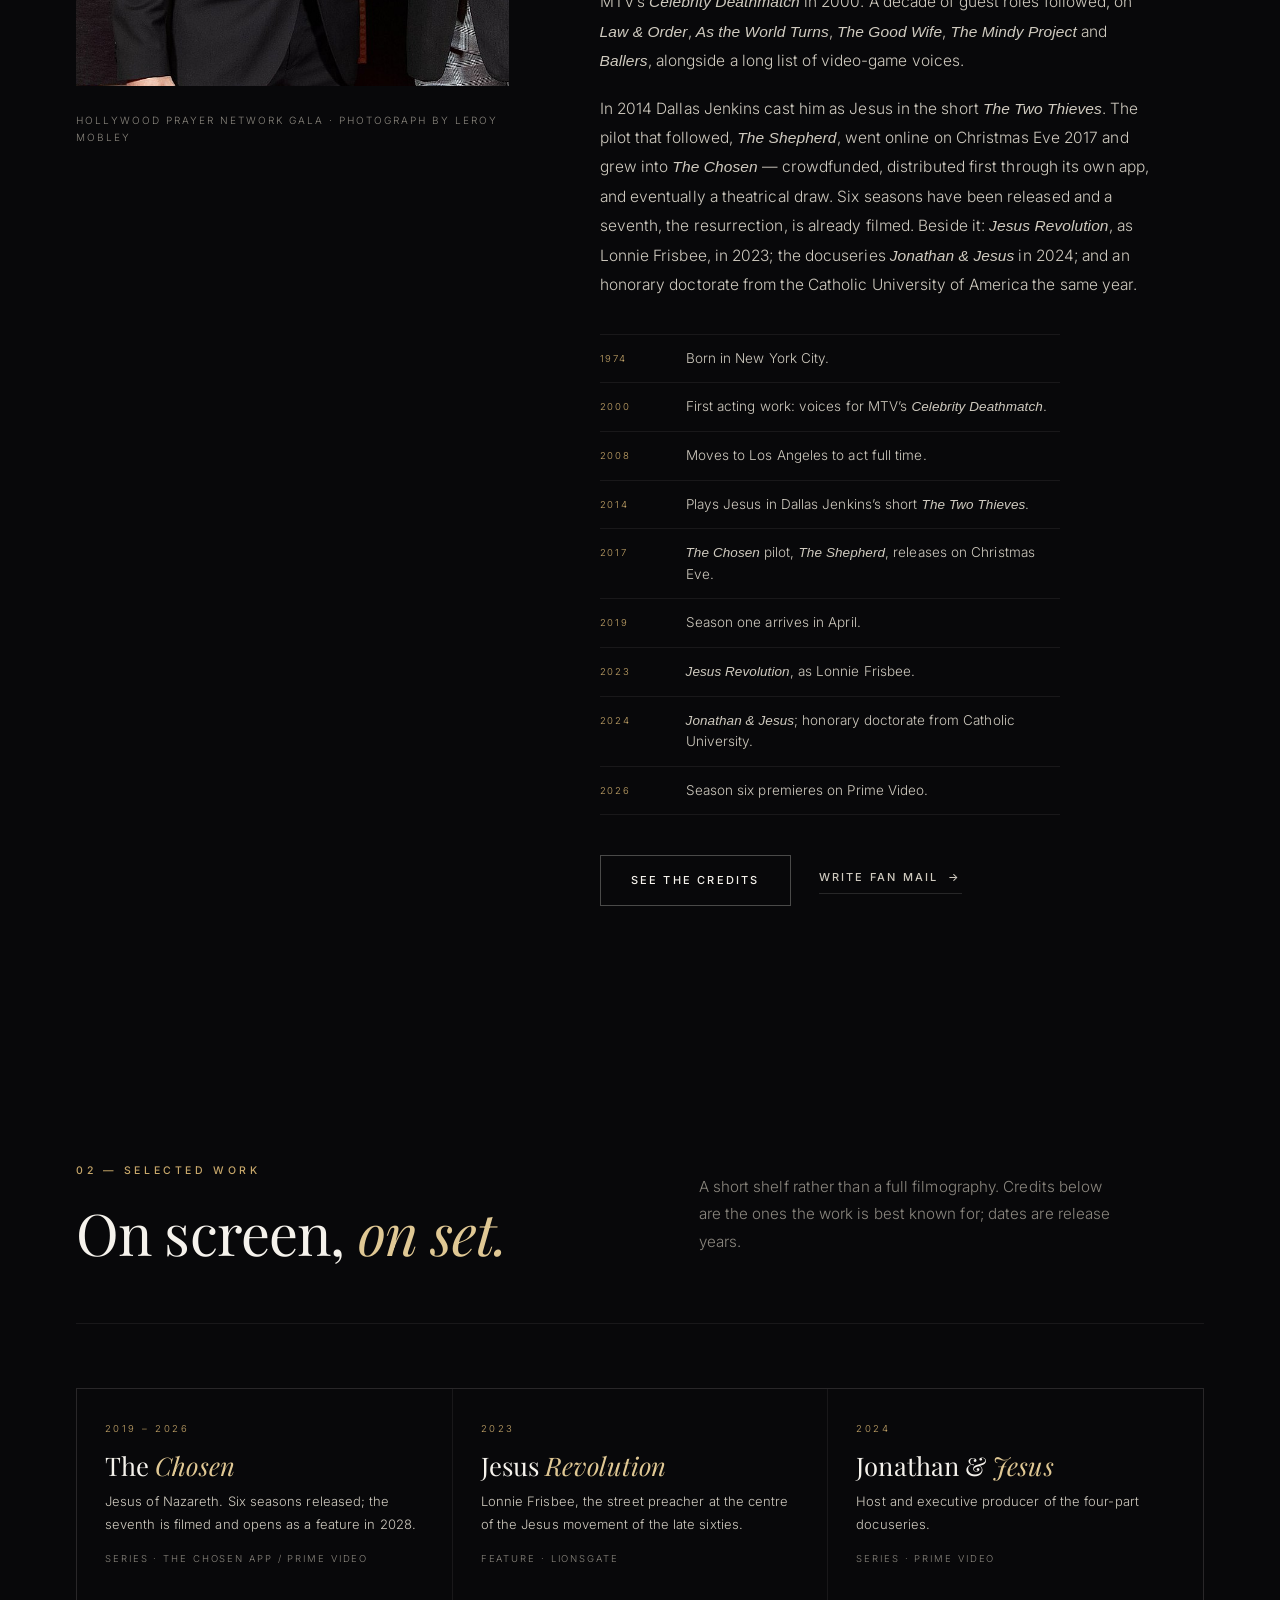
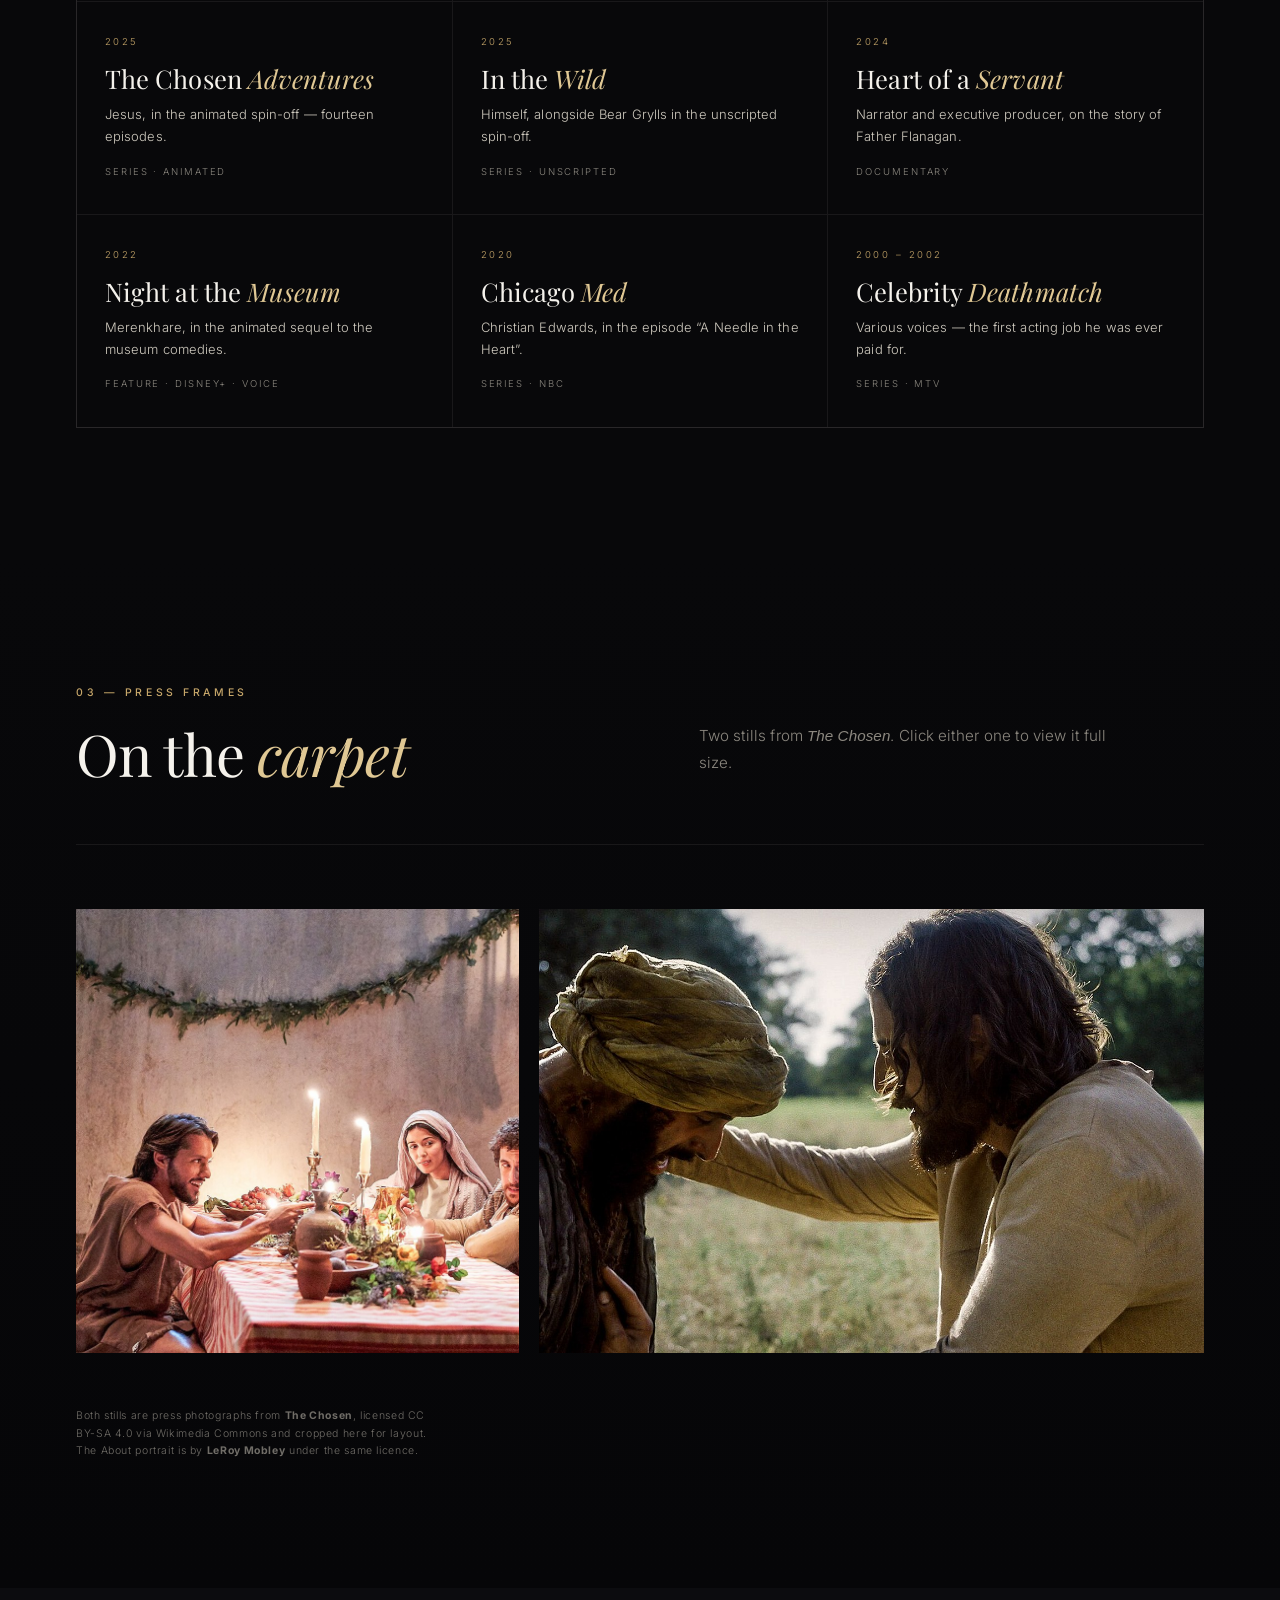
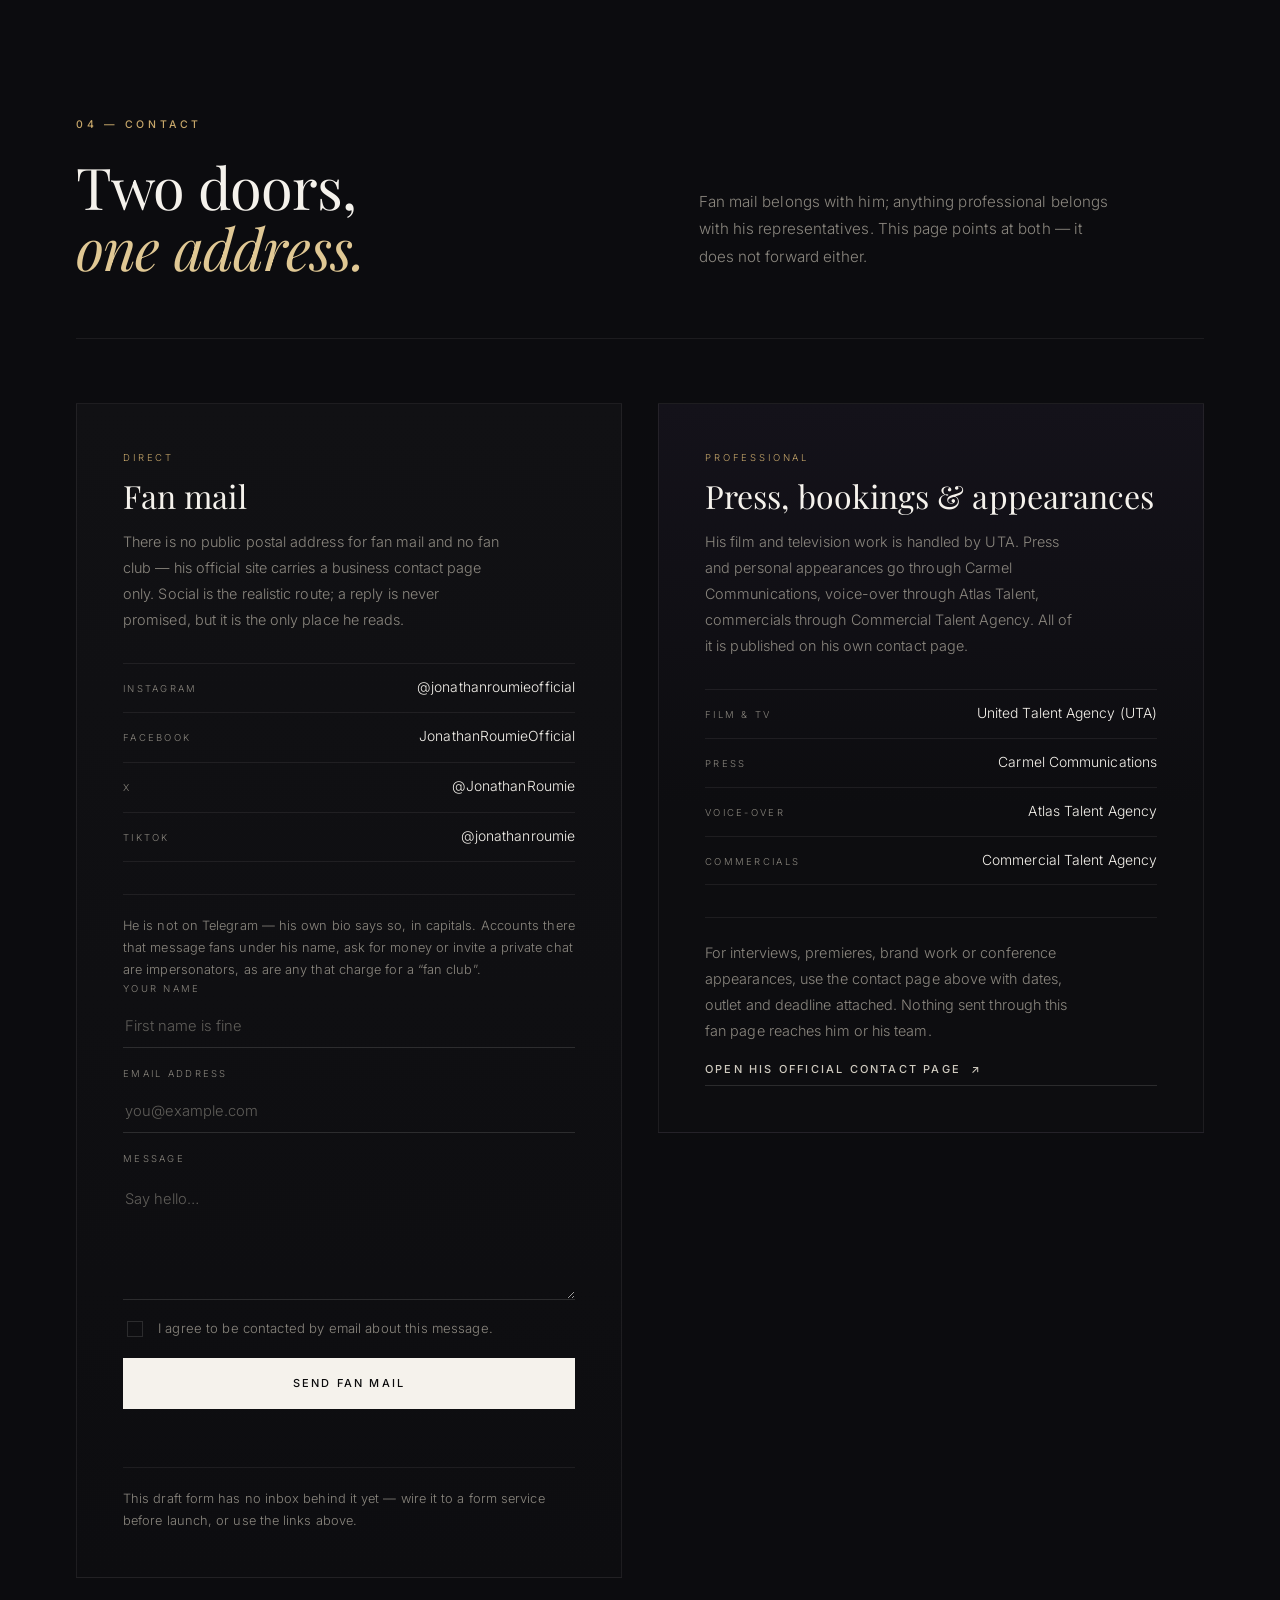
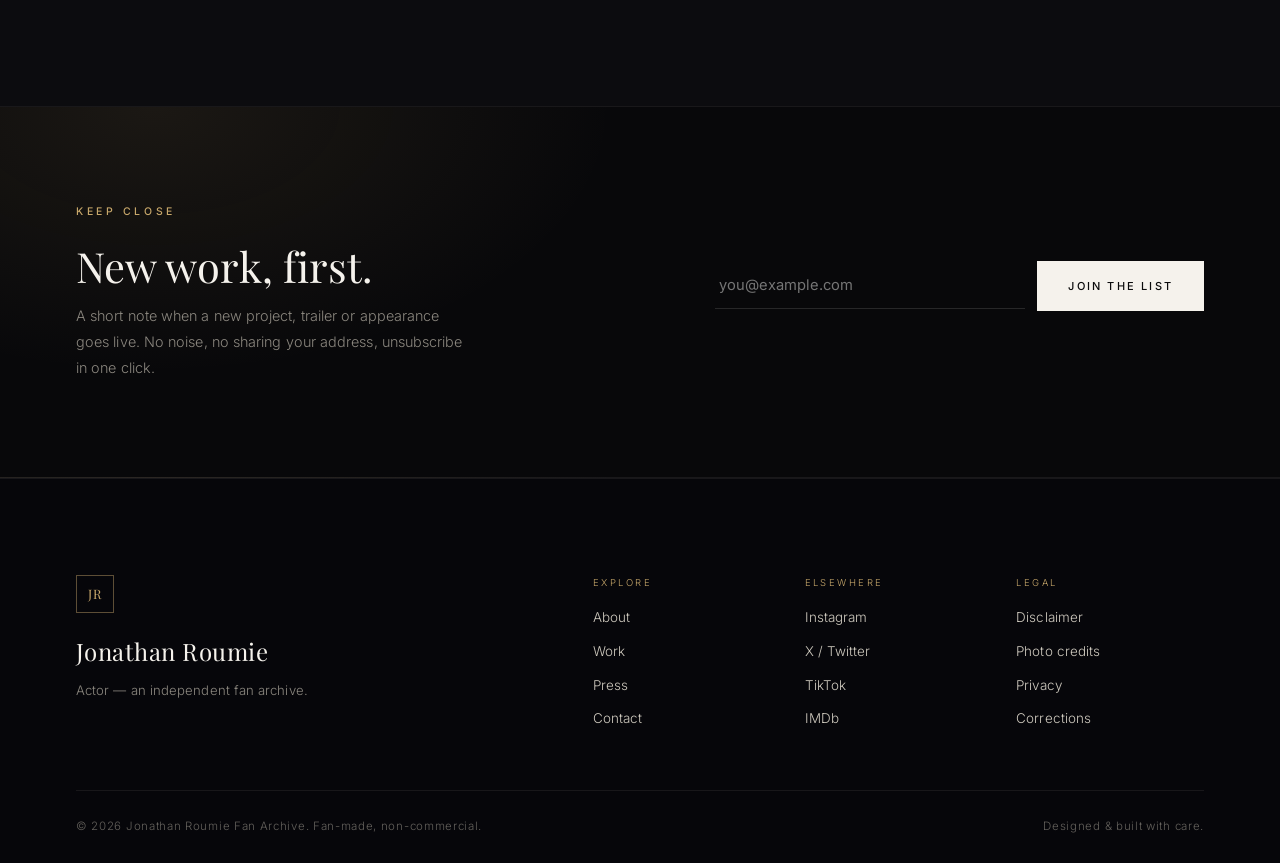
==== commit a43527a4: "Refactor code structure for improved readability and maintainability" ====
--- a/index.html
+++ b/index.html
@@ -11,14 +11,14 @@
   <meta property="og:type" content="website">
   <meta property="og:title" content="Jonathan Roumie — Actor">
   <meta property="og:description" content="Selected work, press frames, and where to send fan mail or a professional enquiry.">
-  <meta property="og:image" content="images/hero.jpg?v=3">
+  <meta property="og:image" content="images/hd/galilee.jpg?v=1">
 
   <link rel="icon" href="data:image/svg+xml,%3Csvg xmlns='http://www.w3.org/2000/svg' viewBox='0 0 64 64'%3E%3Crect width='64' height='64' fill='%2308080a'/%3E%3Ctext x='32' y='43' font-family='Georgia,serif' font-size='26' fill='%23c7a76a' text-anchor='middle'%3EJR%3C/text%3E%3C/svg%3E">
 
   <link rel="preconnect" href="https://fonts.googleapis.com">
   <link rel="preconnect" href="https://fonts.gstatic.com" crossorigin>
   <link href="https://fonts.googleapis.com/css2?family=Playfair+Display:ital,wght@0,400;0,500;0,600;1,400&family=Inter:wght@300;400;500;600&display=swap" rel="stylesheet">
-  <link rel="stylesheet" href="assets/css/styles.css?v=10">
+  <link rel="stylesheet" href="assets/css/styles.css?v=12">
 
   <script>document.documentElement.classList.remove('no-js');</script>
 </head>
@@ -56,7 +56,7 @@
     <section class="hero" aria-labelledby="hero-title">
       <div class="hero__media">
         <div class="ph"><span class="ph__mark">JR</span><em class="ph__label">Portrait</em></div>
-        <img src="images/hero.jpg?v=3" alt="Jonathan Roumie in the robe of The Chosen, photographed against a black background" width="800" height="1000" data-ph>
+        <img src="images/hd/galilee.jpg?v=1" alt="Jonathan Roumie as Jesus on the Sea of Galilee, in a still from The Chosen" width="1400" height="1000" data-ph>
       </div>
 
       <div class="hero__content container">
@@ -112,9 +112,9 @@
         <div class="about__media reveal">
           <div class="frame">
             <div class="ph"><span class="ph__mark">JR</span><em class="ph__label">Portrait</em></div>
-            <img src="images/about.jpg?v=3" alt="Jonathan Roumie smiling in a grey jacket, against a dark blue background" width="640" height="800" loading="lazy" data-ph>
-          </div>
-          <p class="about__caption">Promotional portrait &middot; The Chosen</p>
+            <img src="images/about.jpg?v=4" alt="Jonathan Roumie in a tuxedo and bow tie on the red carpet at the Hollywood Prayer Network gala" width="720" height="900" loading="lazy" data-ph>
+          </div>
+          <p class="about__caption">Hollywood Prayer Network gala &middot; Photograph by LeRoy Mobley</p>
         </div>
 
         <div class="about__body">
@@ -260,29 +260,29 @@
             <h2 class="section__title reveal" id="gallery-title">On the <em>carpet</em></h2>
           </div>
           <p class="section__intro reveal">
-            A television frame and a portrait from the archive. Click either one to view it full
-            size.
+            Two stills from <em>The Chosen</em>. Click either one to view it full size.
           </p>
         </div>
 
         <div class="gallery__grid" id="gallery-grid">
           <figure class="tile tile--square reveal">
             <div class="ph"><span class="ph__mark">JR</span><em class="ph__label">Press frame</em></div>
-            <img src="images/press-02.jpg?v=3" alt="Jonathan Roumie seated for a television interview in a patterned shirt" width="800" height="800" loading="lazy" data-ph>
-            <figcaption><span>In conversation</span><em>Television</em></figcaption>
+            <img src="images/press-02.jpg?v=4" alt="Jesus reaching across a banquet table, in a still from The Chosen" width="900" height="900" loading="lazy" data-ph>
+            <figcaption><span>The banquet</span><em>The Chosen</em></figcaption>
           </figure>
 
           <figure class="tile tile--wide reveal">
             <div class="ph"><span class="ph__mark">JR</span><em class="ph__label">Press frame</em></div>
-            <img src="images/press-03.jpg?v=3" alt="Jonathan Roumie in a black leather jacket, in front of a bronze monument" width="1000" height="667" loading="lazy" data-ph>
-            <figcaption><span>On location</span><em>Portrait</em></figcaption>
+            <img src="images/press-03.jpg?v=4" alt="Jesus touching the face of the leper, in a still from The Chosen" width="1200" height="800" loading="lazy" data-ph>
+            <figcaption><span>The leper</span><em>Episode six</em></figcaption>
           </figure>
         </div>
 
         <p class="gallery__note reveal">
-          These are third-party images — a television frame and a promotional portrait — supplied
-          for this fan archive. Rights remain with their respective owners, no licence is claimed,
-          and nothing here is offered for resale.
+          Both stills are press photographs from <strong>The Chosen</strong>, licensed
+          <a href="https://creativecommons.org/licenses/by-sa/4.0/" rel="noopener">CC BY-SA 4.0</a>
+          via Wikimedia Commons and cropped here for layout. The About portrait is by
+          <strong>LeRoy Mobley</strong> under the same licence.
         </p>
       </div>
     </section>
@@ -475,36 +475,6 @@
             <a href="#legal">Corrections</a>
           </div>
         </nav>
-      </div>
-
-      <div class="site-footer__legal" id="legal">
-        <p>
-          This is an <strong>independent fan archive</strong>. It is not operated by, endorsed by,
-          or affiliated with Jonathan Roumie, his representatives at UTA or Carmel Communications,
-          The Chosen, 5&amp;2 Studios, or any studio or broadcaster named here. Names and titles are
-          used for identification and commentary. No commercial use, no merchandise, no implied
-          endorsement.
-        </p>
-        <p>
-          <strong>Photography.</strong> The four photographs are third-party images — promotional
-          portraits and television frames — supplied for this fan archive. Copyright remains with
-          their respective owners. No licence is claimed and no ownership is asserted; the images
-          are used only to identify and discuss the subject, and nothing on this site is offered for
-          resale. Rights holders who would like an image removed can use the contact address below
-          and it will come down.
-        </p>
-        <p>
-          <strong>Forms.</strong> The fan-mail and newsletter forms on this page are interface
-          drafts: they validate input but are not connected to a mailbox or a mailing list yet.
-          Nothing typed into them is sent anywhere.
-        </p>
-        <p>
-          Facts are compiled from published sources and checked against Wikipedia, the press hub at
-          press.thechosen.tv, Movieguide, the Catholic University of America, and his own site at
-          jonathanroumie.com. Corrections and removal requests:
-          <a href="mailto:corrections@example.com">corrections@example.com</a>
-          <em>(placeholder — replace before publishing)</em>.
-        </p>
       </div>
 
       <div class="site-footer__bottom">
--- a/assets/css/styles.css
+++ b/assets/css/styles.css
@@ -384,14 +384,20 @@
   position: relative;
   inset: auto;
   z-index: 1;
-  height: min(74svh, 720px);
+  align-self: end;
+  justify-self: end;
+  width: min(100%, 700px);
+  height: min(76svh, 760px);
+  aspect-ratio: 4 / 5;
+  margin-inline-start: 0;
+  overflow: hidden;
   border: 1px solid rgba(199, 167, 106, .22);
   background: var(--panel);
 }
 .hero__media::after {
   content: "";
   position: absolute;
-  inset: 12px -12px -12px 12px;
+  inset: 16px -16px -16px 16px;
   border: 1px solid rgba(199, 167, 106, .16);
   z-index: -1;
   pointer-events: none;
@@ -400,8 +406,9 @@
   width: 100%;
   height: 100%;
   object-fit: cover;
-  object-position: 50% 24%;
-  filter: contrast(1.03) saturate(.92);
+  object-position: 48% 28%;
+  transform: scale(.94);
+  filter: contrast(1.04) saturate(.95);
 }
 
 .hero__veil { display: none; }
@@ -1226,8 +1233,15 @@
     padding-top: calc(var(--nav-h) + 32px);
     padding-bottom: 48px;
   }
-  .hero__media { height: 46svh; min-height: 280px; }
+  .hero__media {
+    width: 100%;
+    height: 46svh;
+    min-height: 280px;
+    margin-inline-start: 0;
+    justify-self: stretch;
+  }
   .hero__media::after { inset: 10px -10px -10px 10px; }
+  .hero__media img { object-position: 50% 18%; transform: none; }
   .hero__title { font-size: clamp(2.9rem, 11.5vw, 5.6rem); }
   .gallery__grid { grid-template-columns: 1fr; }
 }
